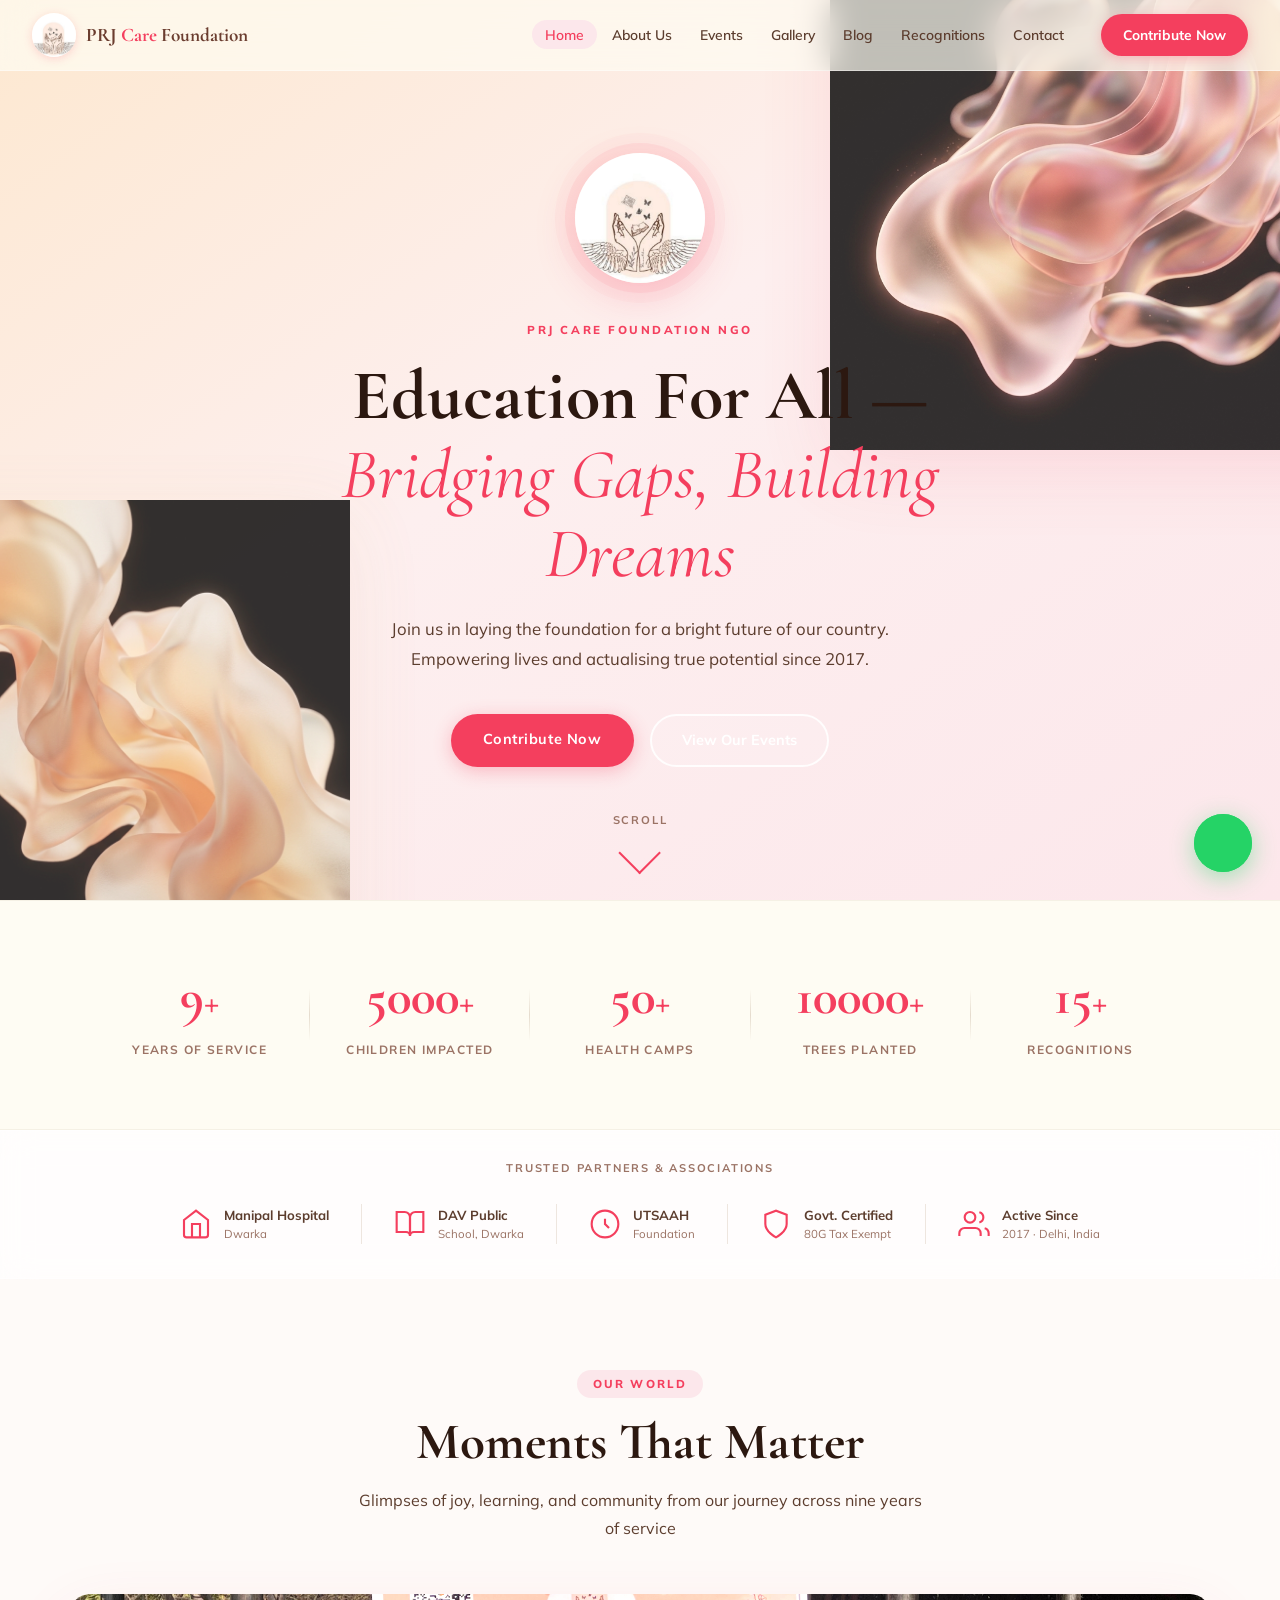
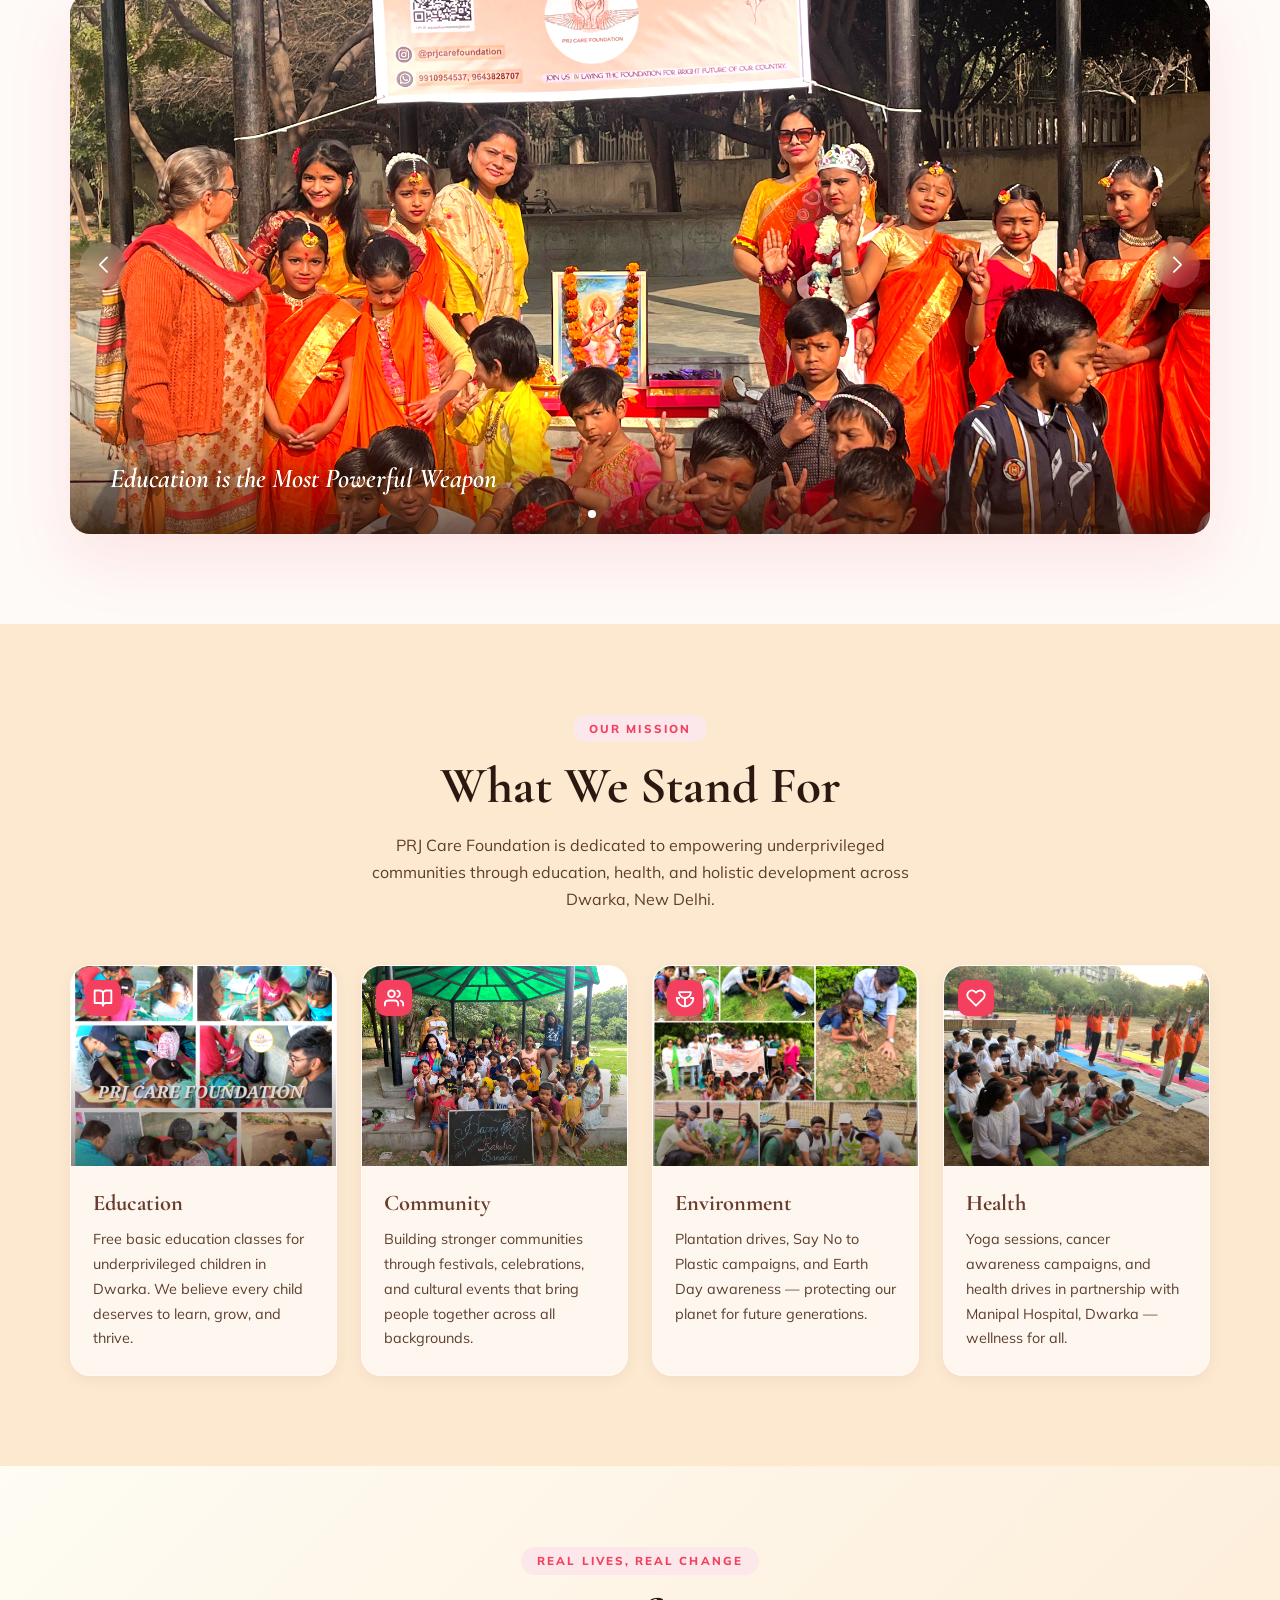
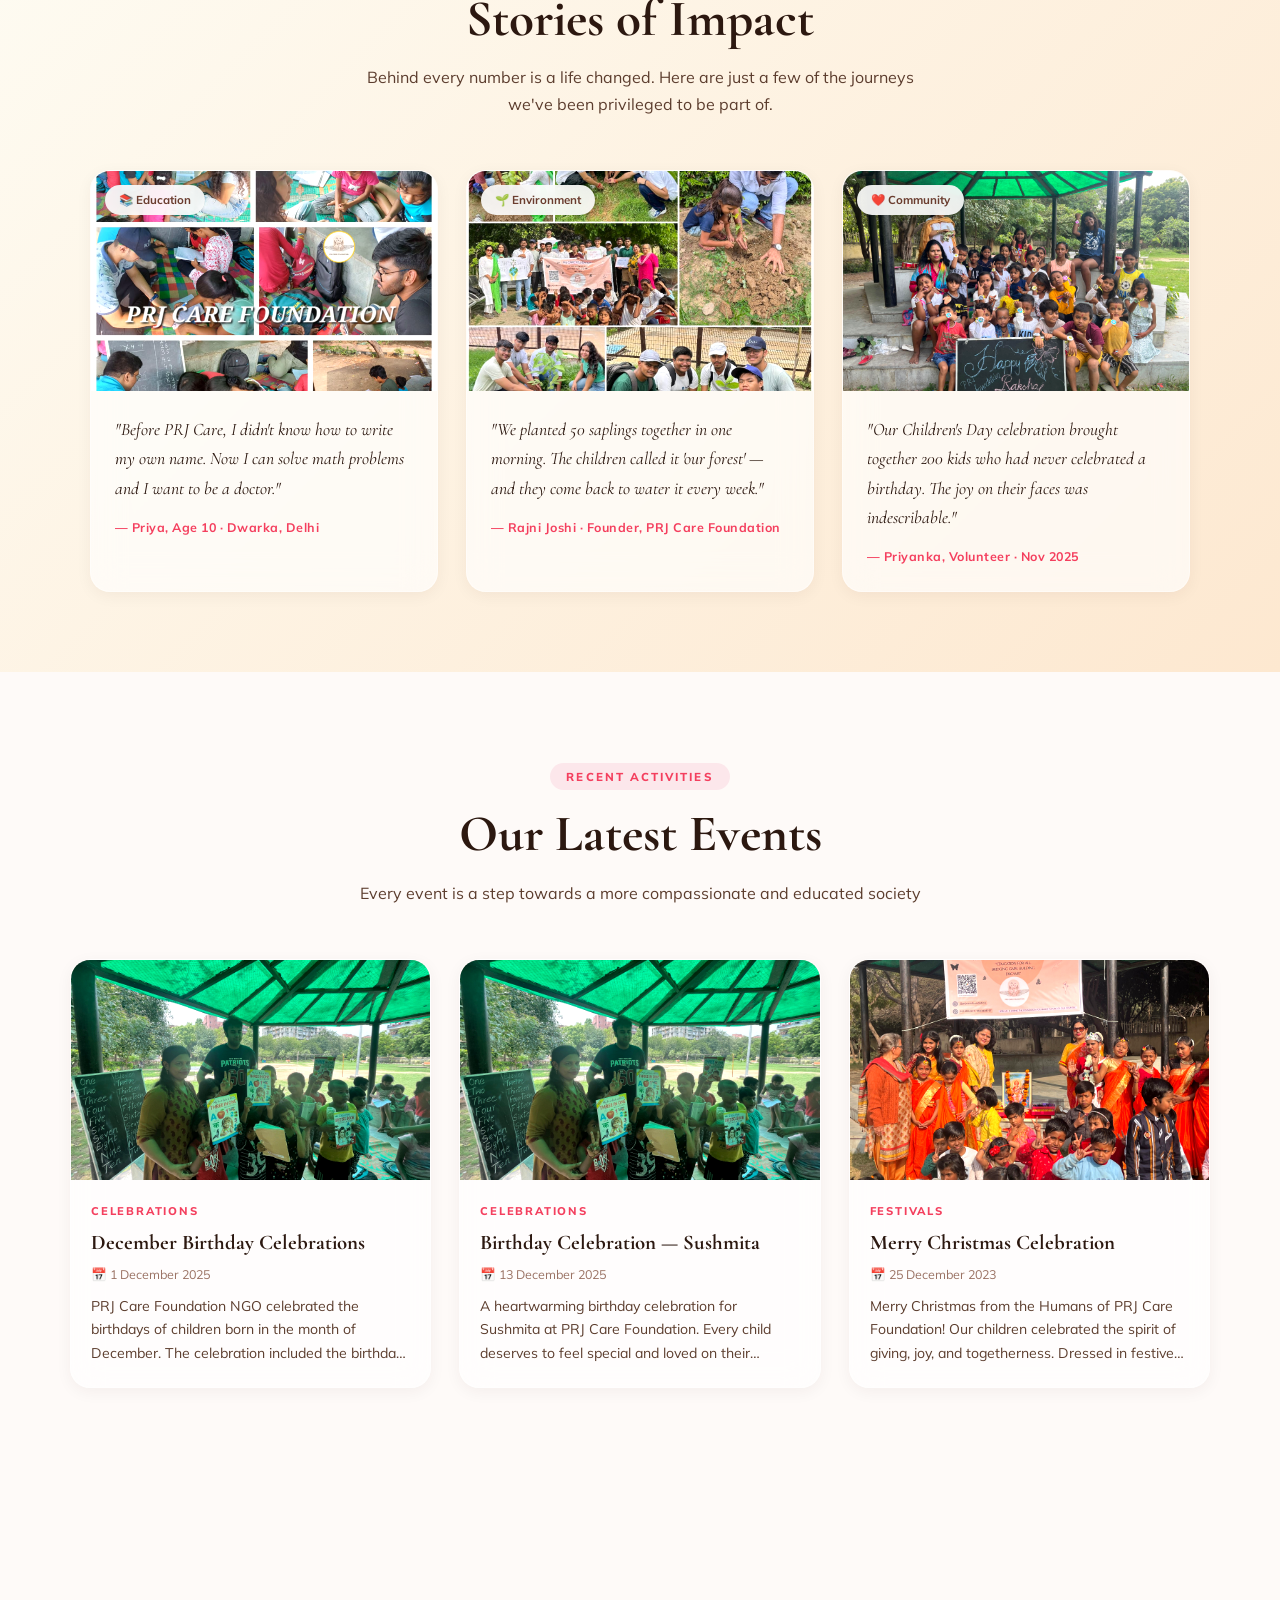
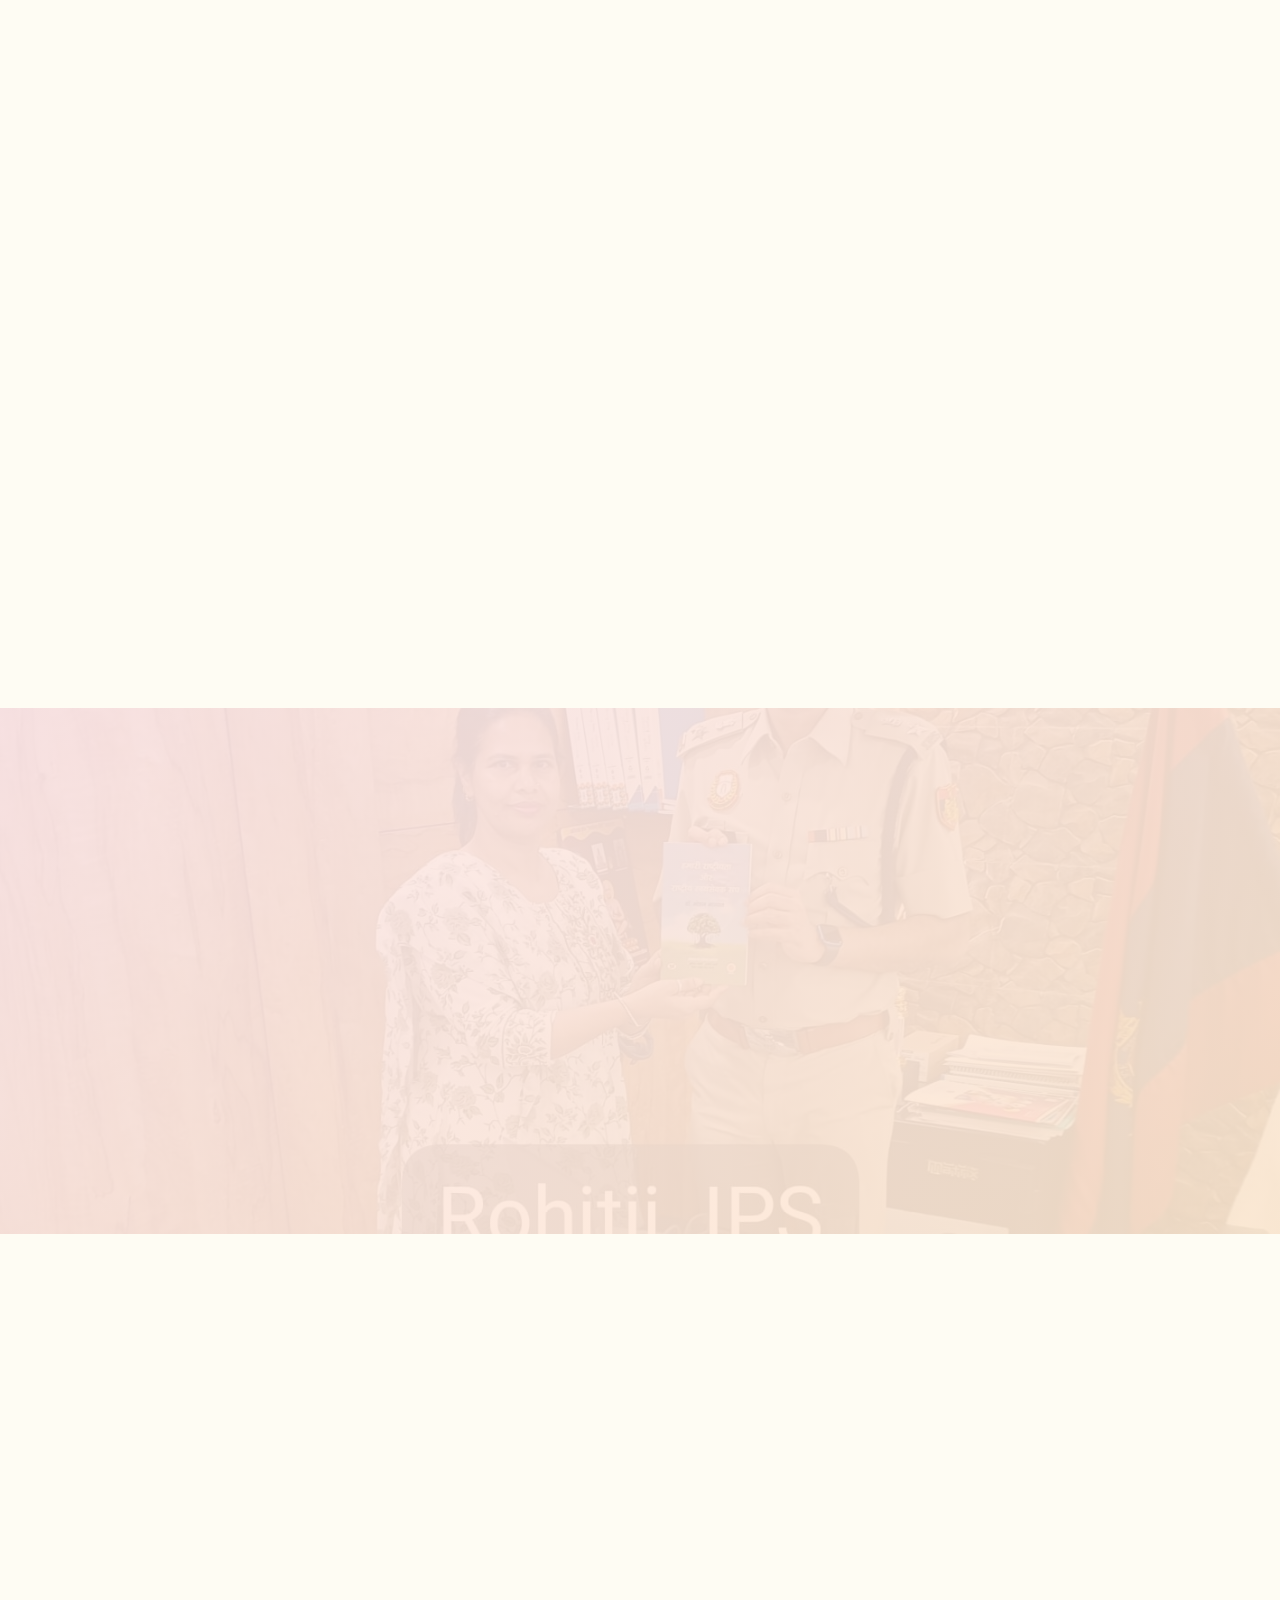
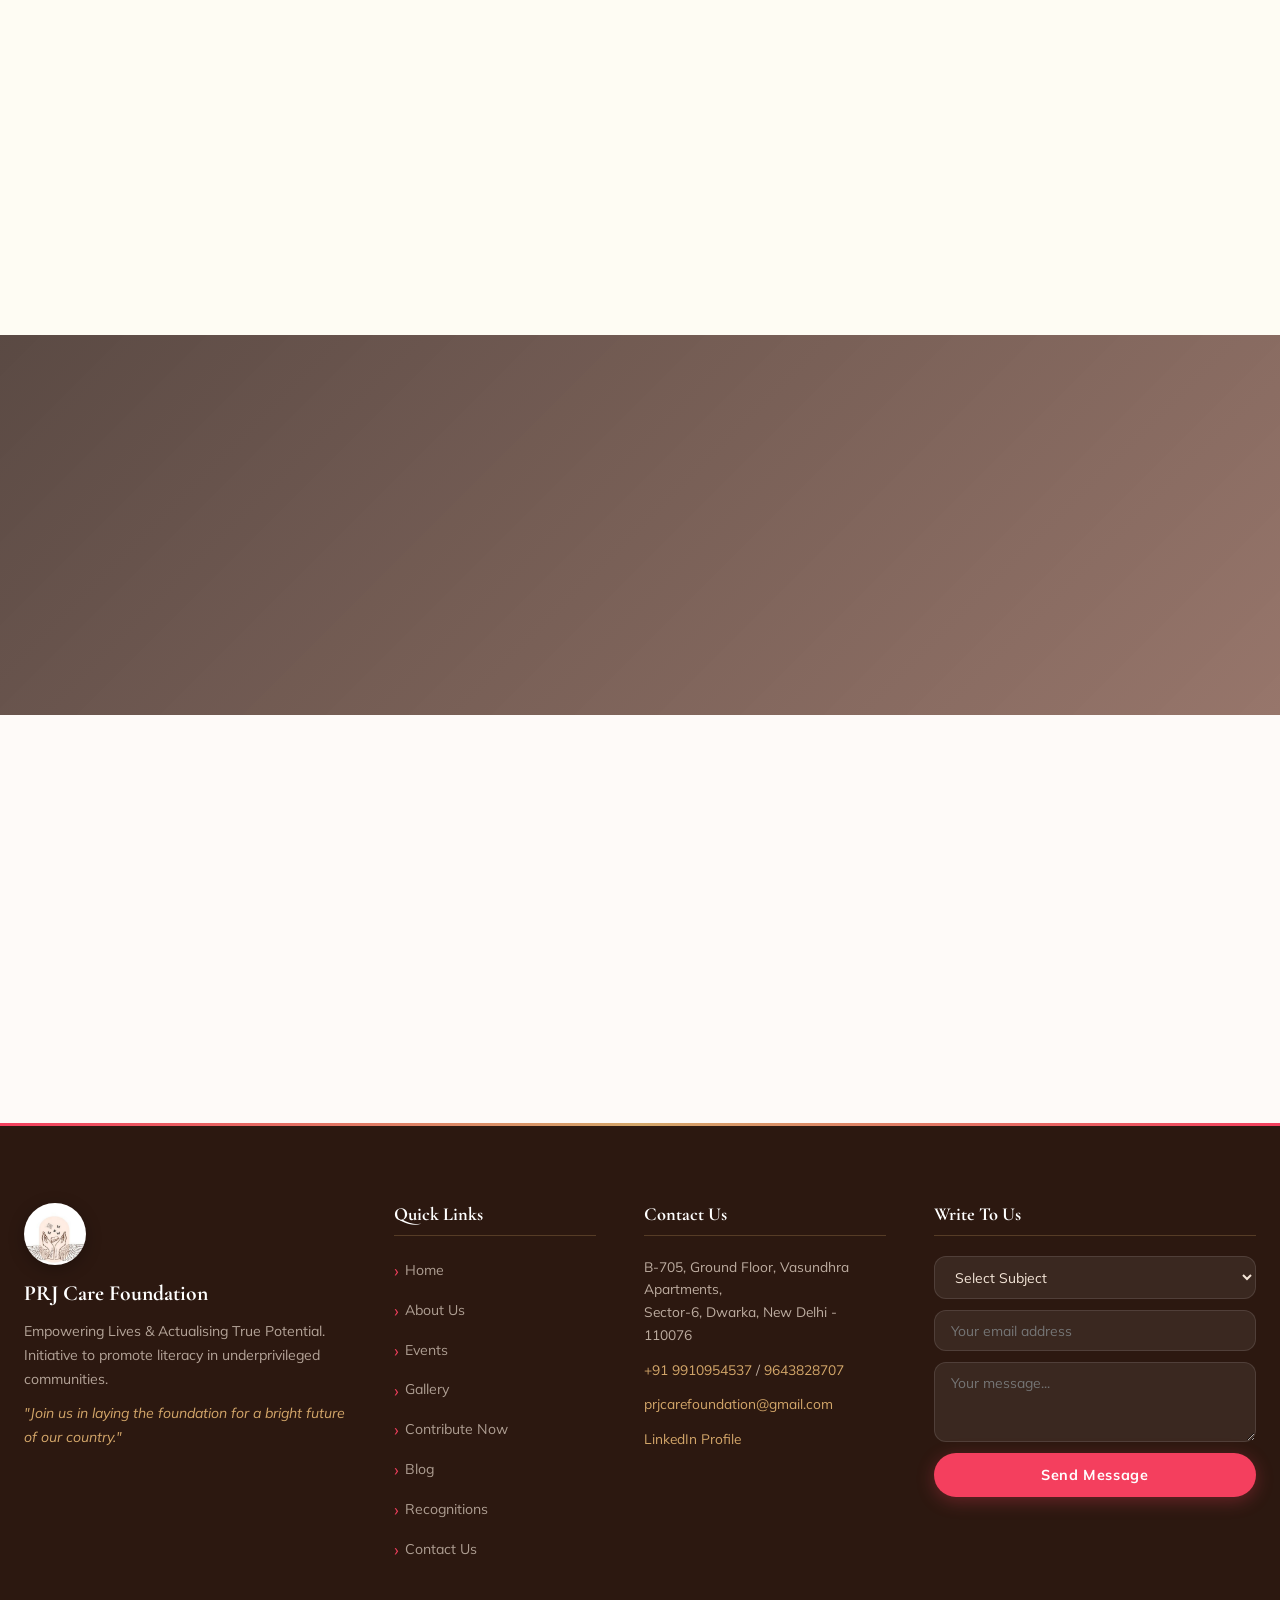
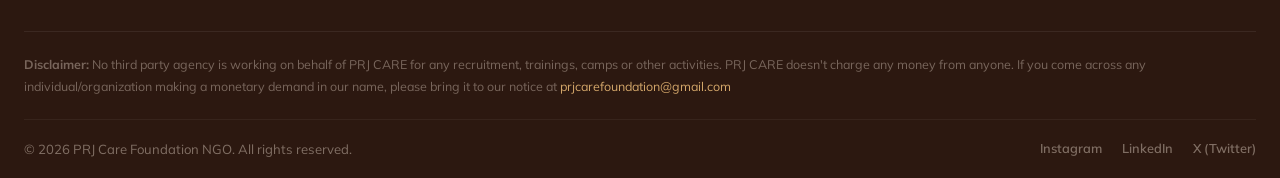
==== index.html @ 0a6e2a7f "🚀 Initial commit: PRJ Care Foundation v2 Website - Premium glassmorphism UI with warm peach/rose the" ====
<!DOCTYPE html>
<html lang="en">
<head>
  <meta charset="UTF-8" />
  <meta name="viewport" content="width=device-width, initial-scale=1.0" />
  <title>PRJ Care Foundation | Education For All</title>
  <link rel="icon" href="images/logo/ngoLogo.jpg" type="image/jpeg" />
  <link rel="preconnect" href="https://fonts.googleapis.com" />
  <link rel="preconnect" href="https://fonts.gstatic.com" crossorigin />
  <link href="https://fonts.googleapis.com/css2?family=Cormorant+Garamond:ital,wght@0,300;0,400;0,600;0,700;1,400;1,600&family=Mulish:wght@300;400;500;600;700&family=Playfair+Display:ital,wght@0,400;0,700;1,400&display=swap" rel="stylesheet" />
  <link href="https://unpkg.com/aos@2.3.1/dist/aos.css" rel="stylesheet" />
  <link rel="stylesheet" href="https://cdn.jsdelivr.net/npm/swiper@11/swiper-bundle.min.css" />
  <link rel="stylesheet" href="css/main.css" />
</head>

<body>

<!-- ==================== NAVIGATION ==================== -->
<nav class="navbar" id="navbar">
  <div class="nav-container">
    <a href="index.html" class="nav-logo">
      <img src="images/logo/ngoLogo.jpg" alt="PRJ Care Foundation" />
      <span class="nav-logo-text">PRJ <span>Care</span> Foundation</span>
    </a>
    <ul class="nav-links" id="navLinks">
      <li><a href="index.html" class="active">Home</a></li>
      <li><a href="about.html">About Us</a></li>
      <li><a href="events.html">Events</a></li>
      <li><a href="gallery.html">Gallery</a></li>
      <li><a href="blog.html">Blog</a></li>
      <li><a href="recognitions.html">Recognitions</a></li>
      <li><a href="contact.html">Contact</a></li>
    </ul>
    <a href="contribute.html" class="nav-cta">Contribute Now</a>
    <button class="hamburger" id="hamburger" aria-label="Menu">
      <span></span><span></span><span></span>
    </button>
  </div>
</nav>

<!-- ==================== HERO ==================== -->
<section class="hero" id="hero">
  <div class="hero-content">
    <div class="hero-logo-wrap">
      <img src="images/logo/ngoLogo.jpg" alt="PRJ Care Foundation Logo" class="hero-logo" />
    </div>
    <p class="hero-eyebrow" data-aos="fade-up" data-aos-delay="50">PRJ Care Foundation NGO</p>
    <h1 class="hero-title" data-aos="fade-up" data-aos-delay="150">
      Education For All —<br/>
      <em>Bridging Gaps, Building Dreams</em>
    </h1>
    <p class="hero-tagline" data-aos="fade-up" data-aos-delay="250">
      Join us in laying the foundation for a bright future of our country.<br/>
      Empowering lives and actualising true potential since 2017.
    </p>
    <div class="hero-btns" data-aos="fade-up" data-aos-delay="350">
      <a href="contribute.html" class="btn-primary">Contribute Now</a>
      <a href="events.html" class="btn-outline">View Our Events</a>
    </div>
  </div>
  <div class="hero-scroll-indicator">
    <span>Scroll</span>
    <div class="scroll-arrow"></div>
  </div>
</section>

<!-- ==================== STATS BAR ==================== -->
<section class="stats-bar">
  <div class="stats-container">
    <div class="stat-item" data-aos="fade-up" data-aos-delay="0">
      <span class="stat-num" data-target="9">0</span><span class="stat-suffix">+</span>
      <p class="stat-label">Years of Service</p>
    </div>
    <div class="stat-divider"></div>
    <div class="stat-item" data-aos="fade-up" data-aos-delay="80">
      <span class="stat-num" data-target="5000">0</span><span class="stat-suffix">+</span>
      <p class="stat-label">Children Impacted</p>
    </div>
    <div class="stat-divider"></div>
    <div class="stat-item" data-aos="fade-up" data-aos-delay="160">
      <span class="stat-num" data-target="50">0</span><span class="stat-suffix">+</span>
      <p class="stat-label">Health Camps</p>
    </div>
    <div class="stat-divider"></div>
    <div class="stat-item" data-aos="fade-up" data-aos-delay="240">
      <span class="stat-num" data-target="10000">0</span><span class="stat-suffix">+</span>
      <p class="stat-label">Trees Planted</p>
    </div>
    <div class="stat-divider"></div>
    <div class="stat-item" data-aos="fade-up" data-aos-delay="320">
      <span class="stat-num" data-target="15">0</span><span class="stat-suffix">+</span>
      <p class="stat-label">Recognitions</p>
    </div>
  </div>
</section>

<!-- ==================== TRUST / PARTNERS BANNER ==================== -->
<section class="trust-banner" data-aos="fade-up">
  <div class="trust-inner">
    <p class="trust-label">Trusted Partners &amp; Associations</p>
    <div class="trust-logos">
      <div class="trust-logo-item">
        <svg width="32" height="32" viewBox="0 0 24 24" fill="none" stroke="currentColor" stroke-width="1.6"><path d="M3 9l9-7 9 7v11a2 2 0 0 1-2 2H5a2 2 0 0 1-2-2z"/><polyline points="9 22 9 12 15 12 15 22"/></svg>
        <span>Manipal Hospital<br/><small>Dwarka</small></span>
      </div>
      <div class="trust-divider"></div>
      <div class="trust-logo-item">
        <svg width="32" height="32" viewBox="0 0 24 24" fill="none" stroke="currentColor" stroke-width="1.6"><path d="M2 3h6a4 4 0 0 1 4 4v14a3 3 0 0 0-3-3H2z"/><path d="M22 3h-6a4 4 0 0 0-4 4v14a3 3 0 0 1 3-3h7z"/></svg>
        <span>DAV Public<br/><small>School, Dwarka</small></span>
      </div>
      <div class="trust-divider"></div>
      <div class="trust-logo-item">
        <svg width="32" height="32" viewBox="0 0 24 24" fill="none" stroke="currentColor" stroke-width="1.6"><circle cx="12" cy="12" r="10"/><path d="M12 8v4l3 3"/></svg>
        <span>UTSAAH<br/><small>Foundation</small></span>
      </div>
      <div class="trust-divider"></div>
      <div class="trust-logo-item">
        <svg width="32" height="32" viewBox="0 0 24 24" fill="none" stroke="currentColor" stroke-width="1.6"><path d="M12 22s8-4 8-10V5l-8-3-8 3v7c0 6 8 10 8 10z"/></svg>
        <span>Govt. Certified<br/><small>80G Tax Exempt</small></span>
      </div>
      <div class="trust-divider"></div>
      <div class="trust-logo-item">
        <svg width="32" height="32" viewBox="0 0 24 24" fill="none" stroke="currentColor" stroke-width="1.6"><path d="M17 21v-2a4 4 0 0 0-4-4H5a4 4 0 0 0-4 4v2"/><circle cx="9" cy="7" r="4"/><path d="M23 21v-2a4 4 0 0 0-3-3.87"/><path d="M16 3.13a4 4 0 0 1 0 7.75"/></svg>
        <span>Active Since<br/><small>2017 · Delhi, India</small></span>
      </div>
    </div>
  </div>
</section>

<!-- ==================== CAROUSEL ==================== -->
<section class="carousel-section">
  <div class="section-header" data-aos="fade-up">
    <span class="section-tag">Our World</span>
    <h2 class="section-title">Moments That Matter</h2>
    <p class="section-sub">Glimpses of joy, learning, and community from our journey across nine years of service</p>
  </div>
  <div class="swiper mainSwiper" data-aos="fade-up" data-aos-delay="120">
    <div class="swiper-wrapper">
      <div class="swiper-slide">
        <div class="slide-img" style="background-image:url('images/slides/hero_main_enhanced.png')">
          <div class="slide-overlay"><p>Empowering Young Minds Every Day</p></div>
        </div>
      </div>
      <div class="swiper-slide">
        <div class="slide-img" style="background-image:url('images/slides/a2.jpg')">
          <div class="slide-overlay"><p>Education is the Most Powerful Weapon</p></div>
        </div>
      </div>
      <div class="swiper-slide">
        <div class="slide-img" style="background-image:url('images/slides/a3.jpg')">
          <div class="slide-overlay"><p>Every Child Deserves a Bright Future</p></div>
        </div>
      </div>
      <div class="swiper-slide">
        <div class="slide-img" style="background-image:url('images/slides/a4.jpg')">
          <div class="slide-overlay"><p>Building Communities, One Dream at a Time</p></div>
        </div>
      </div>
      <div class="swiper-slide">
        <div class="slide-img" style="background-image:url('images/slides/a5.jpg')">
          <div class="slide-overlay"><p>Compassion in Action — Every Single Day</p></div>
        </div>
      </div>
      <div class="swiper-slide">
        <div class="slide-img" style="background-image:url('images/slides/a6.jpg')">
          <div class="slide-overlay"><p>Together We Rise, Together We Shine</p></div>
        </div>
      </div>
      <div class="swiper-slide">
        <div class="slide-img" style="background-image:url('images/slides/a7.jpg')">
          <div class="slide-overlay"><p>Be the Change You Wish to See</p></div>
        </div>
      </div>
      <div class="swiper-slide">
        <div class="slide-img" style="background-image:url('images/slides/a18.jpg')">
          <div class="slide-overlay"><p>Kindness Costs Nothing But Means Everything</p></div>
        </div>
      </div>
      <div class="swiper-slide">
        <div class="slide-img" style="background-image:url('images/slides/yoga1.jpg')">
          <div class="slide-overlay"><p>Health is the Foundation of Every Dream</p></div>
        </div>
      </div>
    </div>
    <div class="swiper-pagination"></div>
    <div class="swiper-button-next"></div>
    <div class="swiper-button-prev"></div>
  </div>
</section>

<!-- ==================== MISSION PILLARS ==================== -->
<section class="mission-section">
  <div class="section-header" data-aos="fade-up">
    <span class="section-tag">Our Mission</span>
    <h2 class="section-title">What We Stand For</h2>
    <p class="section-sub">PRJ Care Foundation is dedicated to empowering underprivileged communities through education, health, and holistic development across Dwarka, New Delhi.</p>
  </div>
  <div class="pillars-grid">

    <div class="pillar-card" data-aos="fade-up" data-aos-delay="0">
      <div class="pillar-photo">
        <img src="images/grid/educationgrid.jpg" alt="Education" loading="lazy" />
        <div class="pillar-photo-overlay"></div>
        <div class="pillar-icon-badge">
          <svg width="20" height="20" viewBox="0 0 24 24" fill="none" stroke="currentColor" stroke-width="2.2" stroke-linecap="round" stroke-linejoin="round">
            <path d="M2 3h6a4 4 0 0 1 4 4v14a3 3 0 0 0-3-3H2z"/><path d="M22 3h-6a4 4 0 0 0-4 4v14a3 3 0 0 1 3-3h7z"/>
          </svg>
        </div>
      </div>
      <div class="pillar-body">
        <h3>Education</h3>
        <p>Free basic education classes for underprivileged children in Dwarka. We believe every child deserves to learn, grow, and thrive.</p>
      </div>
    </div>

    <div class="pillar-card" data-aos="fade-up" data-aos-delay="100">
      <div class="pillar-photo">
        <img src="images/slides/a5.jpg" alt="Community" loading="lazy" />
        <div class="pillar-photo-overlay"></div>
        <div class="pillar-icon-badge">
          <svg width="20" height="20" viewBox="0 0 24 24" fill="none" stroke="currentColor" stroke-width="2.2" stroke-linecap="round" stroke-linejoin="round">
            <path d="M17 21v-2a4 4 0 0 0-4-4H5a4 4 0 0 0-4 4v2"/><circle cx="9" cy="7" r="4"/><path d="M23 21v-2a4 4 0 0 0-3-3.87"/><path d="M16 3.13a4 4 0 0 1 0 7.75"/>
          </svg>
        </div>
      </div>
      <div class="pillar-body">
        <h3>Community</h3>
        <p>Building stronger communities through festivals, celebrations, and cultural events that bring people together across all backgrounds.</p>
      </div>
    </div>

    <div class="pillar-card" data-aos="fade-up" data-aos-delay="200">
      <div class="pillar-photo">
        <img src="images/grid/plantationgrid.jpg" alt="Environment" loading="lazy" />
        <div class="pillar-photo-overlay"></div>
        <div class="pillar-icon-badge">
          <svg width="20" height="20" viewBox="0 0 24 24" fill="none" stroke="currentColor" stroke-width="2.2" stroke-linecap="round" stroke-linejoin="round">
            <path d="M12 22V12"/><path d="M5 12H2a10 10 0 0 0 20 0h-3"/><path d="M12 12a7 7 0 0 0 7-7H5a7 7 0 0 0 7 7z"/>
          </svg>
        </div>
      </div>
      <div class="pillar-body">
        <h3>Environment</h3>
        <p>Plantation drives, Say No to Plastic campaigns, and Earth Day awareness — protecting our planet for future generations.</p>
      </div>
    </div>

    <div class="pillar-card" data-aos="fade-up" data-aos-delay="300">
      <div class="pillar-photo">
        <img src="images/grid/yoga daygrid.jpg" alt="Health" loading="lazy" />
        <div class="pillar-photo-overlay"></div>
        <div class="pillar-icon-badge">
          <svg width="20" height="20" viewBox="0 0 24 24" fill="none" stroke="currentColor" stroke-width="2.2" stroke-linecap="round" stroke-linejoin="round">
            <path d="M20.84 4.61a5.5 5.5 0 0 0-7.78 0L12 5.67l-1.06-1.06a5.5 5.5 0 0 0-7.78 7.78l1.06 1.06L12 21.23l7.78-7.78 1.06-1.06a5.5 5.5 0 0 0 0-7.78z"/>
          </svg>
        </div>
      </div>
      <div class="pillar-body">
        <h3>Health</h3>
        <p>Yoga sessions, cancer awareness campaigns, and health drives in partnership with Manipal Hospital, Dwarka — wellness for all.</p>
      </div>
    </div>

  </div>
</section>

<!-- ==================== IMPACT STORIES ==================== -->
<section class="impact-stories-section">
  <div class="section-header" data-aos="fade-up">
    <span class="section-tag">Real Lives, Real Change</span>
    <h2 class="section-title">Stories of Impact</h2>
    <p class="section-sub">Behind every number is a life changed. Here are just a few of the journeys we've been privileged to be part of.</p>
  </div>
  <div class="impact-stories-grid">
    <div class="impact-story-card" data-aos="fade-up" data-aos-delay="0">
      <div class="impact-story-img">
        <img src="images/grid/educationgrid.jpg" alt="Education Story" loading="lazy" />
        <div class="impact-story-tag">📚 Education</div>
      </div>
      <div class="impact-story-body">
        <p class="impact-story-quote">"Before PRJ Care, I didn't know how to write my own name. Now I can solve math problems and I want to be a doctor."</p>
        <p class="impact-story-name">— Priya, Age 10 · Dwarka, Delhi</p>
      </div>
    </div>
    <div class="impact-story-card" data-aos="fade-up" data-aos-delay="120">
      <div class="impact-story-img">
        <img src="images/grid/plantationgrid.jpg" alt="Environment Story" loading="lazy" />
        <div class="impact-story-tag">🌱 Environment</div>
      </div>
      <div class="impact-story-body">
        <p class="impact-story-quote">"We planted 50 saplings together in one morning. The children called it 'our forest' — and they come back to water it every week."</p>
        <p class="impact-story-name">— Rajni Joshi · Founder, PRJ Care Foundation</p>
      </div>
    </div>
    <div class="impact-story-card" data-aos="fade-up" data-aos-delay="240">
      <div class="impact-story-img">
        <img src="images/slides/a5.jpg" alt="Community Story" loading="lazy" />
        <div class="impact-story-tag">❤️ Community</div>
      </div>
      <div class="impact-story-body">
        <p class="impact-story-quote">"Our Children's Day celebration brought together 200 kids who had never celebrated a birthday. The joy on their faces was indescribable."</p>
        <p class="impact-story-name">— Priyanka, Volunteer · Nov 2025</p>
      </div>
    </div>
  </div>
</section>

<!-- ==================== EVENTS PREVIEW ==================== -->
<section class="events-section">
  <div class="section-header" data-aos="fade-up">
    <span class="section-tag">Recent Activities</span>
    <h2 class="section-title">Our Latest Events</h2>
    <p class="section-sub">Every event is a step towards a more compassionate and educated society</p>
  </div>
  <div class="events-grid" id="eventsGrid"></div>
  <div class="events-cta" data-aos="fade-up">
    <a href="events.html" class="btn-outline-dark">View All 20 Events</a>
  </div>
</section>

<!-- ==================== INITIATIVES GRID ==================== -->
<section class="initiatives-section">
  <div class="section-header" data-aos="fade-up">
    <span class="section-tag">Our Work</span>
    <h2 class="section-title">Our Initiatives</h2>
  </div>
  <div class="initiatives-grid">
    <div class="initiative-item" data-aos="zoom-in" data-aos-delay="0">
      <img src="images/grid/educationaltripgrid.jpg" alt="Educational Trip" loading="lazy" />
      <div class="initiative-overlay"><span>Educational Trips</span></div>
    </div>
    <div class="initiative-item" data-aos="zoom-in" data-aos-delay="60">
      <img src="images/grid/plantationgrid.jpg" alt="Plantation" loading="lazy" />
      <div class="initiative-overlay"><span>Plantation Drive</span></div>
    </div>
    <div class="initiative-item" data-aos="zoom-in" data-aos-delay="120">
      <img src="images/grid/votinggrid.jpg" alt="Voting Awareness" loading="lazy" />
      <div class="initiative-overlay"><span>Voting Awareness</span></div>
    </div>
    <div class="initiative-item" data-aos="zoom-in" data-aos-delay="180">
      <img src="images/grid/independence daygrid.jpg" alt="Independence Day" loading="lazy" />
      <div class="initiative-overlay"><span>Independence Day</span></div>
    </div>
    <div class="initiative-item" data-aos="zoom-in" data-aos-delay="240">
      <img src="images/grid/yoga daygrid.jpg" alt="Yoga Day" loading="lazy" />
      <div class="initiative-overlay"><span>Yoga Day</span></div>
    </div>
    <div class="initiative-item" data-aos="zoom-in" data-aos-delay="300">
      <img src="images/grid/schladmgrid.jpg" alt="Cultural Events" loading="lazy" />
      <div class="initiative-overlay"><span>Cultural Events</span></div>
    </div>
    <div class="initiative-item" data-aos="zoom-in" data-aos-delay="360">
      <img src="images/grid/educationgrid.jpg" alt="Education" loading="lazy" />
      <div class="initiative-overlay"><span>Free Education</span></div>
    </div>
    <div class="initiative-item" data-aos="zoom-in" data-aos-delay="420">
      <img src="images/grid/republic daygrid.jpg" alt="Republic Day" loading="lazy" />
      <div class="initiative-overlay"><span>Republic Day</span></div>
    </div>
  </div>
</section>

<!-- ==================== DONATION TIERS ==================== -->
<section class="donation-tiers-section">
  <div class="section-header" data-aos="fade-up">
    <span class="section-tag">Make a Difference</span>
    <h2 class="section-title">Choose How You Give</h2>
    <p class="section-sub">Every rupee goes directly to those who need it most. See exactly what your generosity creates.</p>
  </div>
  <div class="donation-tiers-grid">
    <div class="donation-tier-card" data-aos="fade-up" data-aos-delay="0">
      <div class="tier-icon">
        <svg width="36" height="36" viewBox="0 0 24 24" fill="none" stroke="currentColor" stroke-width="1.8"><path d="M18 8h1a4 4 0 0 1 0 8h-1"/><path d="M2 8h16v9a4 4 0 0 1-4 4H6a4 4 0 0 1-4-4V8z"/><line x1="6" y1="1" x2="6" y2="4"/><line x1="10" y1="1" x2="10" y2="4"/><line x1="14" y1="1" x2="14" y2="4"/></svg>
      </div>
      <div class="tier-amount">₹500</div>
      <div class="tier-title">Feed a Child</div>
      <p class="tier-desc">Provide nutritious snacks and meals to an underprivileged child for an entire week during our community programs.</p>
      <ul class="tier-perks">
        <li>✓ Weekly nutrition support</li>
        <li>✓ Impact certificate</li>
        <li>✓ Photo update on Instagram</li>
      </ul>
      <a href="#" class="tier-btn" onclick="openUpiModal(500,'Feed a Child – Weekly nutrition support'); return false;">Donate ₹500</a>
    </div>
    <div class="donation-tier-card tier-featured" data-aos="fade-up" data-aos-delay="120">
      <div class="tier-badge">Most Impactful</div>
      <div class="tier-icon">
        <svg width="36" height="36" viewBox="0 0 24 24" fill="none" stroke="currentColor" stroke-width="1.8"><path d="M2 3h6a4 4 0 0 1 4 4v14a3 3 0 0 0-3-3H2z"/><path d="M22 3h-6a4 4 0 0 0-4 4v14a3 3 0 0 1 3-3h7z"/></svg>
      </div>
      <div class="tier-amount">₹2,000</div>
      <div class="tier-title">Sponsor Education</div>
      <p class="tier-desc">Fund a full month of free education classes — notebooks, stationery, and learning resources for one child in Dwarka.</p>
      <ul class="tier-perks">
        <li>✓ Monthly class sponsorship</li>
        <li>✓ Named donor recognition</li>
        <li>✓ Progress update letter</li>
      </ul>
      <a href="#" class="tier-btn tier-btn-featured" onclick="openUpiModal(2000,'Sponsor Education – Monthly class'); return false;">Donate ₹2,000</a>
    </div>
    <div class="donation-tier-card" data-aos="fade-up" data-aos-delay="240">
      <div class="tier-icon">
        <svg width="36" height="36" viewBox="0 0 24 24" fill="none" stroke="currentColor" stroke-width="1.8"><path d="M12 22V12"/><path d="M5 12H2a10 10 0 0 0 20 0h-3"/><path d="M12 12a7 7 0 0 0 7-7H5a7 7 0 0 0 7 7z"/></svg>
      </div>
      <div class="tier-amount">₹5,000</div>
      <div class="tier-title">Plant &amp; Protect</div>
      <p class="tier-desc">Organize a full plantation drive in Delhi — sponsor 50 saplings, volunteers, and materials for a community green initiative.</p>
      <ul class="tier-perks">
        <li>✓ 50 saplings planted</li>
        <li>✓ Event co-branding</li>
        <li>✓ LinkedIn &amp; Instagram shoutout</li>
      </ul>
      <a href="#" class="tier-btn" onclick="openUpiModal(5000,'Plant & Protect – Plantation Drive'); return false;">Donate ₹5,000</a>
    </div>
  </div>
  <p class="donation-note" data-aos="fade-up">All donations are eligible for 80G tax exemption · <a href="mailto:prjcarefoundation@gmail.com">prjcarefoundation@gmail.com</a></p>
</section>

<!-- ==================== CONTRIBUTE CTA ==================== -->
<section class="contribute-cta">
  <div class="contribute-cta-bg"></div>
  <div class="contribute-cta-overlay"></div>
  <div class="contribute-content" data-aos="fade-up">
    <h2>"Be the reason someone believes in goodness today."</h2>
    <p class="attr">— PRJ Care Foundation</p>
    <p class="contribute-desc">Your contribution — big or small — changes lives. Help us fund education, celebrations, health campaigns, and more for underprivileged children in Dwarka, New Delhi.</p>
    <div class="contribute-btns">
      <a href="contribute.html" class="btn-primary">Contribute Now</a>
      <a href="https://wa.me/919910954537?text=Hello%20PRJ%20Care%20Foundation!%20I%20would%20like%20to%20contribute." target="_blank" class="btn-whatsapp">
        <svg viewBox="0 0 24 24" fill="currentColor" width="18" height="18"><path d="M17.472 14.382c-.297-.149-1.758-.867-2.03-.967-.273-.099-.471-.148-.67.15-.197.297-.767.966-.94 1.164-.173.199-.347.223-.644.075-.297-.15-1.255-.463-2.39-1.475-.883-.788-1.48-1.761-1.653-2.059-.173-.297-.018-.458.13-.606.134-.133.298-.347.446-.52.149-.174.198-.298.298-.497.099-.198.05-.371-.025-.52-.075-.149-.669-1.612-.916-2.207-.242-.579-.487-.5-.669-.51-.173-.008-.371-.01-.57-.01-.198 0-.52.074-.792.372-.272.297-1.04 1.016-1.04 2.479 0 1.462 1.065 2.875 1.213 3.074.149.198 2.096 3.2 5.077 4.487.709.306 1.262.489 1.694.625.712.227 1.36.195 1.871.118.571-.085 1.758-.719 2.006-1.413.248-.694.248-1.289.173-1.413-.074-.124-.272-.198-.57-.347m-5.421 7.403h-.004a9.87 9.87 0 01-5.031-1.378l-.361-.214-3.741.982.998-3.648-.235-.374a9.86 9.86 0 01-1.51-5.26c.001-5.45 4.436-9.884 9.888-9.884 2.64 0 5.122 1.03 6.988 2.898a9.825 9.825 0 012.893 6.994c-.003 5.45-4.437 9.884-9.885 9.884m8.413-18.297A11.815 11.815 0 0012.05 0C5.495 0 .16 5.335.157 11.892c0 2.096.547 4.142 1.588 5.945L.057 24l6.305-1.654a11.882 11.882 0 005.683 1.448h.005c6.554 0 11.89-5.335 11.893-11.893a11.821 11.821 0 00-3.48-8.413z"/></svg>
        WhatsApp Us
      </a>
    </div>
  </div>
</section>

<!-- ==================== RECOGNITIONS ==================== -->
<section class="recognition-strip">
  <div class="section-header" data-aos="fade-up">
    <span class="section-tag">Honours</span>
    <h2 class="section-title">Awards & Recognitions</h2>
    <p class="section-sub">Over 9 years, PRJ Care Foundation has received numerous awards for outstanding contributions to education, community service, and social welfare.</p>
  </div>
  <div class="recognition-content" data-aos="fade-up" data-aos-delay="100">
    <div class="recognition-text">
      <blockquote>
        "Over the span of almost 9 years, PRJ Care Foundation has received numerous awards and recognition for its outstanding contributions to education, community service, and social welfare."
      </blockquote>
      <a href="recognitions.html" class="btn-outline-dark">View All Recognitions</a>
    </div>
    <div class="recognition-award-icons">
      <div class="award-badge" data-aos="zoom-in" data-aos-delay="0">
        <svg viewBox="0 0 24 24" fill="none" stroke="currentColor" stroke-width="1.8" stroke-linecap="round" stroke-linejoin="round">
          <circle cx="12" cy="8" r="6"/><path d="M15.477 12.89L17 22l-5-3-5 3 1.523-9.11"/>
        </svg>
        <p>Best NGO Award</p>
      </div>
      <div class="award-badge" data-aos="zoom-in" data-aos-delay="100">
        <svg viewBox="0 0 24 24" fill="none" stroke="currentColor" stroke-width="1.8" stroke-linecap="round" stroke-linejoin="round">
          <path d="M12 2l3.09 6.26L22 9.27l-5 4.87 1.18 6.88L12 17.77l-6.18 3.25L7 14.14 2 9.27l6.91-1.01L12 2z"/>
        </svg>
        <p>Community Service</p>
      </div>
      <div class="award-badge" data-aos="zoom-in" data-aos-delay="200">
        <svg viewBox="0 0 24 24" fill="none" stroke="currentColor" stroke-width="1.8" stroke-linecap="round" stroke-linejoin="round">
          <path d="M2 3h6a4 4 0 0 1 4 4v14a3 3 0 0 0-3-3H2z"/><path d="M22 3h-6a4 4 0 0 0-4 4v14a3 3 0 0 1 3-3h7z"/>
        </svg>
        <p>Education Hero</p>
      </div>
      <div class="award-badge" data-aos="zoom-in" data-aos-delay="300">
        <svg viewBox="0 0 24 24" fill="none" stroke="currentColor" stroke-width="1.8" stroke-linecap="round" stroke-linejoin="round">
          <path d="M20.84 4.61a5.5 5.5 0 0 0-7.78 0L12 5.67l-1.06-1.06a5.5 5.5 0 0 0-7.78 7.78l1.06 1.06L12 21.23l7.78-7.78 1.06-1.06a5.5 5.5 0 0 0 0-7.78z"/>
        </svg>
        <p>Social Impact</p>
      </div>
    </div>
  </div>
</section>

<!-- ==================== PARALLAX QUOTE ==================== -->
<section class="parallax-quote">
  <div class="pq-overlay"></div>
  <div class="pq-content" data-aos="fade-up">
    <h2>VALUING VALUES</h2>
    <p>Changing the Lens and Languages</p>
    <a href="news.html" class="btn-white">Read Our News Snippets</a>
  </div>
</section>

<!-- ==================== SOCIAL LINKS ==================== -->
<section class="social-section">
  <div class="section-header" data-aos="fade-up">
    <span class="section-tag">Follow Our Journey</span>
    <h2 class="section-title">Stay Connected</h2>
  </div>
  <div class="social-links" data-aos="fade-up" data-aos-delay="80">
    <a href="https://www.instagram.com/prjcarefoundation/" target="_blank" class="social-card instagram">
      <svg viewBox="0 0 24 24" fill="currentColor" width="30" height="30"><path d="M12 2.163c3.204 0 3.584.012 4.85.07 3.252.148 4.771 1.691 4.919 4.919.058 1.265.069 1.645.069 4.849 0 3.205-.012 3.584-.069 4.849-.149 3.225-1.664 4.771-4.919 4.919-1.266.058-1.644.07-4.85.07-3.204 0-3.584-.012-4.849-.07-3.26-.149-4.771-1.699-4.919-4.92-.058-1.265-.07-1.644-.07-4.849 0-3.204.013-3.583.07-4.849.149-3.227 1.664-4.771 4.919-4.919 1.266-.057 1.645-.069 4.849-.069zM12 0C8.741 0 8.333.014 7.053.072 2.695.272.273 2.69.073 7.052.014 8.333 0 8.741 0 12c0 3.259.014 3.668.072 4.948.2 4.358 2.618 6.78 6.98 6.98C8.333 23.986 8.741 24 12 24c3.259 0 3.668-.014 4.948-.072 4.354-.2 6.782-2.618 6.979-6.98.059-1.28.073-1.689.073-4.948 0-3.259-.014-3.667-.072-4.947-.196-4.354-2.617-6.78-6.979-6.98C15.668.014 15.259 0 12 0zm0 5.838a6.162 6.162 0 100 12.324 6.162 6.162 0 000-12.324zM12 16a4 4 0 110-8 4 4 0 010 8zm6.406-11.845a1.44 1.44 0 100 2.881 1.44 1.44 0 000-2.881z"/></svg>
      <span>@prjcarefoundation</span>
    </a>
    <a href="https://www.linkedin.com/company/prj-care-foundation/" target="_blank" class="social-card linkedin">
      <svg viewBox="0 0 24 24" fill="currentColor" width="30" height="30"><path d="M20.447 20.452h-3.554v-5.569c0-1.328-.027-3.037-1.852-3.037-1.853 0-2.136 1.445-2.136 2.939v5.667H9.351V9h3.414v1.561h.046c.477-.9 1.637-1.85 3.37-1.85 3.601 0 4.267 2.37 4.267 5.455v6.286zM5.337 7.433a2.062 2.062 0 01-2.063-2.065 2.064 2.064 0 112.063 2.065zm1.782 13.019H3.555V9h3.564v11.452zM22.225 0H1.771C.792 0 0 .774 0 1.729v20.542C0 23.227.792 24 1.771 24h20.451C23.2 24 24 23.227 24 22.271V1.729C24 .774 23.2 0 22.222 0h.003z"/></svg>
      <span>PRJ Care Foundation</span>
    </a>
    <a href="https://x.com/Prjcare14" target="_blank" class="social-card twitter">
      <svg viewBox="0 0 24 24" fill="currentColor" width="30" height="30"><path d="M18.244 2.25h3.308l-7.227 8.26 8.502 11.24H16.17l-4.714-6.231-5.401 6.231H2.742l7.736-8.849L1.254 2.25H8.08l4.713 5.88 5.45-5.88zm-1.161 17.52h1.833L7.084 4.126H5.117z"/></svg>
      <span>@Prjcare14</span>
    </a>
  </div>
</section>

<!-- ==================== FOOTER ==================== -->
<footer class="footer">
  <div class="footer-container">
    <div class="footer-brand">
      <img src="images/logo/ngoLogo.jpg" alt="PRJ Care Foundation" class="footer-logo" />
      <h3>PRJ Care Foundation</h3>
      <p>Empowering Lives &amp; Actualising True Potential. Initiative to promote literacy in underprivileged communities.</p>
      <p class="footer-tagline"><em>"Join us in laying the foundation for a bright future of our country."</em></p>
    </div>
    <div class="footer-links">
      <h4>Quick Links</h4>
      <ul>
        <li><a href="index.html">Home</a></li>
        <li><a href="about.html">About Us</a></li>
        <li><a href="events.html">Events</a></li>
        <li><a href="gallery.html">Gallery</a></li>
        <li><a href="contribute.html">Contribute Now</a></li>
        <li><a href="blog.html">Blog</a></li>
        <li><a href="recognitions.html">Recognitions</a></li>
        <li><a href="contact.html">Contact Us</a></li>
      </ul>
    </div>
    <div class="footer-contact">
      <h4>Contact Us</h4>
      <p>B-705, Ground Floor, Vasundhra Apartments,<br/> Sector-6, Dwarka, New Delhi - 110076</p>
      <p><a href="tel:9910954537">+91 9910954537</a> / <a href="tel:9643828707">9643828707</a></p>
      <p><a href="mailto:prjcarefoundation@gmail.com">prjcarefoundation@gmail.com</a></p>
      <p><a href="https://www.linkedin.com/company/prj-care-foundation/" target="_blank">LinkedIn Profile</a></p>
    </div>
    <div class="footer-newsletter">
      <h4>Write To Us</h4>
      <form class="footer-form" id="footerForm">
        <select name="subject" class="footer-input">
          <option value="" disabled selected>Select Subject</option>
          <option value="intern">Intern</option>
          <option value="volunteer">Volunteer</option>
          <option value="institution">Institution</option>
          <option value="donate">Donate</option>
          <option value="others">Others</option>
        </select>
        <input type="email" placeholder="Your email address" class="footer-input" required />
        <textarea placeholder="Your message..." class="footer-input footer-textarea" rows="3"></textarea>
        <button type="submit" class="btn-primary">Send Message</button>
      </form>
    </div>
  </div>
  <div class="footer-disclaimer">
    <p><strong>Disclaimer:</strong> No third party agency is working on behalf of PRJ CARE for any recruitment, trainings, camps or other activities. PRJ CARE doesn't charge any money from anyone. If you come across any individual/organization making a monetary demand in our name, please bring it to our notice at <a href="mailto:prjcarefoundation@gmail.com">prjcarefoundation@gmail.com</a></p>
  </div>
  <div class="footer-bottom">
    <p>© 2026 PRJ Care Foundation NGO. All rights reserved.</p>
    <div class="footer-social-mini">
      <a href="https://www.instagram.com/prjcarefoundation/" target="_blank">Instagram</a>
      <a href="https://www.linkedin.com/company/prj-care-foundation/" target="_blank">LinkedIn</a>
      <a href="https://x.com/Prjcare14" target="_blank">X (Twitter)</a>
    </div>
  </div>
</footer>

<!-- ==================== WHATSAPP FAB ==================== -->
<a href="https://wa.me/919910954537?text=Hello%20PRJ%20Care%20Foundation!%20I%20would%20like%20to%20know%20more."
   target="_blank" class="whatsapp-fab" id="whatsappFab" aria-label="Chat on WhatsApp">
  <div class="whatsapp-pulse"></div>
  <svg viewBox="0 0 24 24" fill="white" width="28" height="28">
    <path d="M17.472 14.382c-.297-.149-1.758-.867-2.03-.967-.273-.099-.471-.148-.67.15-.197.297-.767.966-.94 1.164-.173.199-.347.223-.644.075-.297-.15-1.255-.463-2.39-1.475-.883-.788-1.48-1.761-1.653-2.059-.173-.297-.018-.458.13-.606.134-.133.298-.347.446-.52.149-.174.198-.298.298-.497.099-.198.05-.371-.025-.52-.075-.149-.669-1.612-.916-2.207-.242-.579-.487-.5-.669-.51-.173-.008-.371-.01-.57-.01-.198 0-.52.074-.792.372-.272.297-1.04 1.016-1.04 2.479 0 1.462 1.065 2.875 1.213 3.074.149.198 2.096 3.2 5.077 4.487.709.306 1.262.489 1.694.625.712.227 1.36.195 1.871.118.571-.085 1.758-.719 2.006-1.413.248-.694.248-1.289.173-1.413-.074-.124-.272-.198-.57-.347m-5.421 7.403h-.004a9.87 9.87 0 01-5.031-1.378l-.361-.214-3.741.982.998-3.648-.235-.374a9.86 9.86 0 01-1.51-5.26c.001-5.45 4.436-9.884 9.888-9.884 2.64 0 5.122 1.03 6.988 2.898a9.825 9.825 0 012.893 6.994c-.003 5.45-4.437 9.884-9.885 9.884m8.413-18.297A11.815 11.815 0 0012.05 0C5.495 0 .16 5.335.157 11.892c0 2.096.547 4.142 1.588 5.945L.057 24l6.305-1.654a11.882 11.882 0 005.683 1.448h.005c6.554 0 11.89-5.335 11.893-11.893a11.821 11.821 0 00-3.48-8.413z"/>
  </svg>
  <span class="whatsapp-tooltip">Chat with us</span>
</a>

<!-- ==================== UPI PAYMENT MODAL ==================== -->
<div class="upi-modal-overlay" id="upiModal" role="dialog" aria-modal="true" aria-labelledby="upiModalTitle">
  <div class="upi-modal-box">
    <button class="upi-modal-close" onclick="closeUpiModal()" aria-label="Close">
      <svg width="20" height="20" viewBox="0 0 24 24" fill="none" stroke="currentColor" stroke-width="2.5"><line x1="18" y1="6" x2="6" y2="18"/><line x1="6" y1="6" x2="18" y2="18"/></svg>
    </button>
    <div class="upi-modal-header">
      <img src="images/logo/ngoLogo.jpg" alt="PRJ Care Foundation" class="upi-modal-logo" />
      <h2 id="upiModalTitle">Support PRJ Care Foundation</h2>
      <p class="upi-modal-sub" id="upiModalTier">Your donation makes a real difference</p>
    </div>
    <div class="upi-modal-amount" id="upiModalAmount">₹0</div>
    <div class="upi-modal-qr">
      <img id="upiQrImg" src="" alt="UPI QR Code" />
      <p class="upi-modal-scan">Scan with any UPI app</p>
    </div>
    <div class="upi-modal-id-row">
      <div class="upi-modal-id-label">UPI ID</div>
      <div class="upi-modal-id-value" id="upiIdDisplay">prjcarefoundation6@oksbi</div>
      <button class="upi-copy-btn" id="upiCopyBtn" onclick="copyUpiId()" aria-label="Copy UPI ID">
        <svg width="16" height="16" viewBox="0 0 24 24" fill="none" stroke="currentColor" stroke-width="2"><rect x="9" y="9" width="13" height="13" rx="2" ry="2"/><path d="M5 15H4a2 2 0 0 1-2-2V4a2 2 0 0 1 2-2h9a2 2 0 0 1 2 2v1"/></svg>
        Copy
      </button>
    </div>
    <a class="upi-pay-btn" id="upiPayLink" href="#" target="_blank">
      <svg width="20" height="20" viewBox="0 0 24 24" fill="currentColor"><path d="M12 2C6.48 2 2 6.48 2 12s4.48 10 10 10 10-4.48 10-10S17.52 2 12 2zm-1 14H9V8h2v8zm4 0h-2V8h2v8z"/></svg>
      Open UPI App &amp; Pay Now
    </a>
    <div class="upi-modal-apps">
      <span>Works with</span>
      <span class="upi-app-tag">📱 PhonePe</span>
      <span class="upi-app-tag">🟢 GPay</span>
      <span class="upi-app-tag">🔵 Paytm</span>
      <span class="upi-app-tag">🟠 BHIM</span>
    </div>
    <p class="upi-modal-note">80G tax exemption available · <a href="mailto:prjcarefoundation@gmail.com">prjcarefoundation@gmail.com</a></p>
  </div>
</div>

<!-- ==================== SCRIPTS ==================== -->
<script src="https://unpkg.com/aos@2.3.1/dist/aos.js"></script>
<script src="https://cdn.jsdelivr.net/npm/swiper@11/swiper-bundle.min.js"></script>
<script src="js/main.js"></script>
</body>
</html>
---- css/main.css ----
/* ============================================================
   PRJ CARE FOUNDATION — V2 Stylesheet
   Theme: Warm Peach · Elegant Rose · Soft Cream
   ============================================================ */

/* ─── CSS CUSTOM PROPERTIES ─── */
:root {
  --bg:           #fefaf8;
  --cream:        #fefcf3;
  --peach-light:  #fde8d0;
  --peach-mid:    #f4dfd1;
  --rose:         #f43f5e;
  --rose-hover:   #e11d48;
  --rose-light:   #fce7eb;
  --warm-brown:   #cdbba7;
  --deep-brown:   #6b3d2f;
  --tan:          #d4a76a;
  --gold:         #d4a76a;
  --footer-bg:    #2c1810;
  --footer-text:  #f5e6d8;
  --text-dark:    #2c1810;
  --text-mid:     #5c3d2e;
  --text-light:   #9b7365;
  --whatsapp:     #25d366;
  
  /* Upgraded Shadows & Glassmorphism Tokens */
  --shadow-sm:    0 4px 16px rgba(60,20,10,.05);
  --shadow-md:    0 12px 36px rgba(244,63,94,.08);
  --shadow-lg:    0 24px 64px rgba(244,63,94,.12);
  --glass-bg:     rgba(255, 255, 255, 0.65);
  --glass-border: 1px solid rgba(255, 255, 255, 0.4);
  --blur:         blur(16px);
  
  --radius:       20px;
  --radius-sm:    12px;
  --radius-pill:  50px;
  --transition:   0.4s cubic-bezier(0.2, 0.8, 0.2, 1);
}

/* ─── RESET & BASE ─── */
*, *::before, *::after { box-sizing: border-box; margin: 0; padding: 0; }
html { scroll-behavior: smooth; font-size: 16px; }
body {
  font-family: 'Mulish', sans-serif;
  background: var(--bg);
  color: var(--text-dark);
  overflow-x: hidden;
  line-height: 1.7;
}
img { max-width: 100%; display: block; }
a { text-decoration: none; color: inherit; }
ul { list-style: none; }
button { cursor: pointer; border: none; background: none; font-family: inherit; }

/* ─── TYPOGRAPHY ─── */
h1, h2, h3, h4 { font-family: 'Cormorant Garamond', serif; line-height: 1.2; }
.section-tag {
  display: inline-block;
  font-family: 'Mulish', sans-serif;
  font-size: 0.72rem;
  font-weight: 800;
  letter-spacing: 0.18em;
  text-transform: uppercase;
  color: var(--rose);
  background: var(--rose-light);
  padding: 4px 16px;
  border-radius: var(--radius-pill);
  margin-bottom: 14px;
}
.section-title {
  font-size: clamp(2rem, 5vw, 3.2rem);
  font-weight: 700;
  color: var(--text-dark);
  margin-bottom: 14px;
}
.section-sub {
  font-size: 1rem;
  color: var(--text-mid);
  max-width: 580px;
  margin: 0 auto;
}
.section-header { text-align: center; margin-bottom: 52px; }

/* ─── CSS BLOB DECORATORS (replace emoji butterflies) ─── */
.blob {
  position: absolute;
  border-radius: 50%;
  pointer-events: none;
  filter: blur(60px);
  opacity: 0.45;
  animation: blob-drift 12s ease-in-out infinite;
}
.blob-rose   { background: rgba(244,63,94,.18); }
.blob-peach  { background: rgba(212,167,106,.20); }
.blob-cream  { background: rgba(253,232,208,.45); }

@keyframes blob-drift {
  0%, 100% { transform: translate(0,0) scale(1); }
  33%       { transform: translate(20px,-15px) scale(1.06); }
  66%       { transform: translate(-12px, 10px) scale(0.96); }
}

/* ─── BUTTONS ─── */
.btn-primary {
  display: inline-block;
  background: var(--rose);
  color: #fff;
  padding: 13px 32px;
  border-radius: var(--radius-pill);
  font-weight: 700;
  font-size: 0.9rem;
  letter-spacing: 0.04em;
  transition: background var(--transition), transform var(--transition), box-shadow var(--transition);
  box-shadow: 0 4px 18px rgba(244,63,94,.3);
}
.btn-primary:hover { background: var(--rose-hover); transform: translateY(-2px); box-shadow: 0 8px 28px rgba(244,63,94,.4); }

.btn-outline {
  display: inline-block;
  border: 2px solid rgba(255,255,255,.85);
  color: #fff;
  padding: 12px 30px;
  border-radius: var(--radius-pill);
  font-weight: 700;
  font-size: 0.9rem;
  transition: background var(--transition);
  background: rgba(255,255,255,.12);
}
.btn-outline:hover { background: rgba(255,255,255,.25); }

.btn-outline-dark {
  display: inline-block;
  border: 2px solid var(--rose);
  color: var(--rose);
  padding: 12px 28px;
  border-radius: var(--radius-pill);
  font-weight: 700;
  font-size: 0.88rem;
  transition: background var(--transition), color var(--transition);
}
.btn-outline-dark:hover { background: var(--rose); color: #fff; }

.btn-white {
  display: inline-block;
  background: #fff;
  color: var(--rose);
  padding: 13px 32px;
  border-radius: var(--radius-pill);
  font-weight: 700;
  font-size: 0.9rem;
  transition: transform var(--transition), box-shadow var(--transition);
  box-shadow: 0 4px 18px rgba(0,0,0,.18);
}
.btn-white:hover { transform: translateY(-2px); box-shadow: 0 8px 28px rgba(0,0,0,.25); }

.btn-whatsapp {
  display: inline-flex;
  align-items: center;
  gap: 8px;
  background: var(--whatsapp);
  color: #fff;
  padding: 13px 28px;
  border-radius: var(--radius-pill);
  font-weight: 700;
  font-size: 0.9rem;
  transition: transform var(--transition), box-shadow var(--transition);
  box-shadow: 0 4px 18px rgba(37,211,102,.3);
}
.btn-whatsapp:hover { transform: translateY(-2px); box-shadow: 0 8px 28px rgba(37,211,102,.5); }

/* ============================================================
   NAVIGATION
   ============================================================ */
.navbar {
  position: fixed;
  top: 0; left: 0; right: 0;
  z-index: 1000;
  background: rgba(254,252,243,0.7);
  backdrop-filter: var(--blur);
  -webkit-backdrop-filter: var(--blur);
  border-bottom: var(--glass-border);
  transition: box-shadow var(--transition), background var(--transition);
}
.navbar.scrolled {
  box-shadow: 0 4px 20px rgba(60,20,10,.1);
  background: rgba(254,252,243,.98);
}
.nav-container {
  max-width: 1280px;
  margin: 0 auto;
  padding: 0 32px;
  height: 70px;
  display: flex;
  align-items: center;
  gap: 24px;
}
.nav-logo { display: flex; align-items: center; gap: 10px; flex-shrink: 0; }
.nav-logo img {
  width: 44px; height: 44px;
  border-radius: 50%; object-fit: cover;
  box-shadow: 0 2px 10px rgba(244,63,94,.2);
}
.nav-logo-text {
  font-family: 'Cormorant Garamond', serif;
  font-size: 1.2rem; font-weight: 700; color: var(--deep-brown);
}
.nav-logo-text span { color: var(--rose); }

.nav-links {
  display: flex; align-items: center; gap: 2px; margin-left: auto;
}
.nav-links a {
  font-size: 0.87rem; font-weight: 600; color: var(--text-mid);
  padding: 6px 13px; border-radius: var(--radius-pill);
  transition: color var(--transition), background var(--transition);
}
.nav-links a:hover, .nav-links a.active { color: var(--rose); background: var(--rose-light); }

.nav-cta {
  flex-shrink: 0; font-size: 0.86rem; font-weight: 700;
  background: var(--rose); color: #fff;
  padding: 9px 22px; border-radius: var(--radius-pill);
  transition: background var(--transition), transform var(--transition);
  box-shadow: 0 3px 12px rgba(244,63,94,.28);
  white-space: nowrap;
}
.nav-cta:hover { background: var(--rose-hover); transform: translateY(-1px); }

.hamburger {
  display: none; flex-direction: column; justify-content: center; align-items: center;
  gap: 5px; width: 40px; height: 40px; margin-left: auto;
}
.hamburger span {
  display: block; width: 24px; height: 2.5px;
  background: var(--rose); border-radius: 2px;
  transition: transform var(--transition), opacity var(--transition);
}
.hamburger.active span:nth-child(1) { transform: translateY(7.5px) rotate(45deg); }
.hamburger.active span:nth-child(2) { opacity: 0; }
.hamburger.active span:nth-child(3) { transform: translateY(-7.5px) rotate(-45deg); }

/* ============================================================
   HERO
   ============================================================ */
.hero {
  position: relative;
  min-height: 100vh;
  display: flex;
  flex-direction: column;
  align-items: center;
  justify-content: center;
  text-align: center;
  padding: 100px 24px 80px;
  overflow: hidden;
  background: linear-gradient(145deg, #fde8d0 0%, #fdefef 45%, #fce7eb 100%);
}
/* Premium AI-Generated Decorative Abstract Shapes */
.hero::before {
  content: '';
  position: absolute;
  width: 600px; height: 600px;
  background: url('../images/ai/design_element_rose.png') no-repeat center/contain;
  top: -150px; right: -150px;
  opacity: 0.8;
  pointer-events: none;
  filter: drop-shadow(0 20px 40px rgba(244,63,94,.15));
  animation: hero-element-float 12s ease-in-out infinite alternate;
}
.hero::after {
  content: '';
  position: absolute;
  width: 500px; height: 500px;
  background: url('../images/ai/design_element_peach.png') no-repeat center/contain;
  bottom: -100px; left: -150px;
  opacity: 0.8;
  pointer-events: none;
  filter: drop-shadow(0 20px 40px rgba(212,167,106,.15));
  animation: hero-element-float 15s ease-in-out infinite alternate-reverse;
}
@keyframes hero-element-float {
  0% { transform: translateY(0) rotate(0deg) scale(1); }
  50% { transform: translateY(-30px) rotate(5deg) scale(1.05); }
  100% { transform: translateY(10px) rotate(-3deg) scale(0.95); }
}
.hero-content { position: relative; z-index: 2; max-width: 800px; }

.hero-logo-wrap {
  display: inline-block;
  margin-bottom: 28px;
  animation: logo-float 5s ease-in-out infinite;
}
.hero-logo {
  width: 130px; height: 130px;
  border-radius: 50%; object-fit: cover;
  box-shadow: 0 12px 40px rgba(244,63,94,.22), 0 0 0 10px rgba(244,63,94,.07), 0 0 0 20px rgba(244,63,94,.03);
  display: block; margin: 0 auto;
}
@keyframes logo-float {
  0%, 100% { transform: translateY(0); }
  50%       { transform: translateY(-10px); }
}

.hero-eyebrow {
  font-family: 'Mulish', sans-serif;
  font-size: 0.72rem; font-weight: 800;
  letter-spacing: 0.22em; text-transform: uppercase;
  color: var(--rose); margin-bottom: 18px;
}
.hero-title {
  font-size: clamp(2.4rem, 6vw, 4.4rem);
  font-weight: 700; color: var(--text-dark);
  margin-bottom: 20px; line-height: 1.12;
}
.hero-title em { font-style: italic; color: var(--rose); font-weight: 400; }
.hero-tagline {
  font-size: 1.05rem; color: var(--text-mid);
  margin-bottom: 40px; line-height: 1.8;
  max-width: 580px; margin-left: auto; margin-right: auto;
}
.hero-btns { display: flex; gap: 16px; justify-content: center; flex-wrap: wrap; }

.hero-scroll-indicator {
  position: absolute; bottom: 32px; left: 50%; transform: translateX(-50%);
  display: flex; flex-direction: column; align-items: center; gap: 6px;
  color: var(--text-light); font-size: 0.7rem; font-weight: 700;
  letter-spacing: 0.16em; text-transform: uppercase;
  animation: scroll-bounce 2.5s ease-in-out infinite;
}
.scroll-arrow {
  width: 30px; height: 30px; border-right: 2px solid var(--rose);
  border-bottom: 2px solid var(--rose); transform: rotate(45deg);
  margin-top: 2px;
}
@keyframes scroll-bounce {
  0%, 100% { transform: translateX(-50%) translateY(0); opacity: .9; }
  50%       { transform: translateX(-50%) translateY(8px); opacity: .5; }
}

/* ============================================================
   STATS BAR
   ============================================================ */
.stats-bar {
  background: var(--cream);
  border-top: 1px solid rgba(205,187,167,.18);
  border-bottom: 1px solid rgba(205,187,167,.18);
  padding: 52px 24px;
}
.stats-container {
  max-width: 1100px; margin: 0 auto;
  display: flex; align-items: center; justify-content: center;
  flex-wrap: wrap;
}
.stat-item { flex: 1; min-width: 140px; text-align: center; padding: 16px 28px; }
.stat-num {
  font-family: 'Cormorant Garamond', serif;
  font-size: 3.2rem; font-weight: 700; color: var(--rose); line-height: 1;
}
.stat-suffix {
  font-family: 'Cormorant Garamond', serif;
  font-size: 2.4rem; font-weight: 700; color: var(--rose);
}
.stat-label {
  font-size: 0.75rem; font-weight: 700; color: var(--text-light);
  text-transform: uppercase; letter-spacing: 0.12em; margin-top: 6px;
}
.stat-divider {
  width: 1px; height: 52px;
  background: linear-gradient(to bottom, transparent, var(--warm-brown), transparent);
  opacity: 0.5; flex-shrink: 0;
}

/* ============================================================
   IMAGE CAROUSEL
   ============================================================ */
.carousel-section { padding: 90px 24px; background: var(--bg); }
.swiper.mainSwiper {
  border-radius: var(--radius); overflow: hidden;
  box-shadow: var(--shadow-lg); max-width: 1140px; margin: 0 auto;
}
.slide-img {
  height: 540px; background-size: cover; background-position: center; position: relative;
}
/* AI Image Enhancement using CSS Filters */
.slide-img {
  filter: brightness(1.08) saturate(1.2) contrast(1.05);
}
.slide-overlay {
  position: absolute; bottom: 0; left: 0; right: 0;
  background: linear-gradient(to top, rgba(44,24,16,.75) 0%, transparent 100%);
  padding: 44px 40px 32px;
}
.slide-overlay p {
  font-family: 'Cormorant Garamond', serif;
  font-size: 1.7rem; font-weight: 600; color: #fff; font-style: italic;
  text-shadow: 0 2px 12px rgba(0,0,0,.35);
}
.swiper-button-next, .swiper-button-prev {
  color: #fff !important;
  background: rgba(255,255,255,.15); backdrop-filter: blur(8px);
  width: 46px !important; height: 46px !important; border-radius: 50% !important;
  transition: background var(--transition);
}
.swiper-button-next::after, .swiper-button-prev::after { font-size: 1rem !important; font-weight: 900; }
.swiper-button-next:hover, .swiper-button-prev:hover { background: rgba(255,255,255,.3); }
.swiper-pagination-bullet { background: rgba(255,255,255,.55) !important; }
.swiper-pagination-bullet-active { background: #fff !important; }

/* ============================================================
   MISSION PILLARS — photo cards
   ============================================================ */
.mission-section {
  position: relative; padding: 90px 24px;
  background: var(--peach-light); overflow: hidden;
}
.pillars-grid {
  max-width: 1140px; margin: 0 auto;
  display: grid; grid-template-columns: repeat(auto-fit, minmax(240px, 1fr)); gap: 24px;
}
.pillar-card {
  background: var(--glass-bg);
  backdrop-filter: var(--blur);
  -webkit-backdrop-filter: var(--blur);
  border-radius: var(--radius);
  overflow: hidden; 
  box-shadow: var(--shadow-sm);
  border: var(--glass-border);
  transition: transform var(--transition), box-shadow var(--transition);
}
.pillar-card:hover { transform: translateY(-10px) scale(1.02); box-shadow: var(--shadow-md); }
.pillar-photo {
  height: 200px; position: relative; overflow: hidden;
}
.pillar-photo img {
  width: 100%; height: 100%; object-fit: cover;
  transition: transform 0.5s ease;
  filter: brightness(1.08) saturate(1.15) contrast(1.05);
}
.pillar-card:hover .pillar-photo img { transform: scale(1.06); }
.pillar-photo-overlay {
  position: absolute; inset: 0;
  background: linear-gradient(to top, rgba(44,24,16,.52) 0%, transparent 55%);
}
.pillar-icon-badge {
  position: absolute; top: 14px; left: 14px;
  background: var(--rose); color: #fff; border-radius: 10px;
  padding: 8px; display: flex; align-items: center; justify-content: center;
  box-shadow: 0 3px 12px rgba(244,63,94,.3);
}
.pillar-body { padding: 24px 22px; }
.pillar-card h3 { font-size: 1.4rem; font-weight: 700; color: var(--deep-brown); margin-bottom: 10px; }
.pillar-card p { font-size: 0.9rem; color: var(--text-mid); line-height: 1.72; }

/* ============================================================
   EVENTS PREVIEW
   ============================================================ */
.events-section { padding: 90px 24px; background: var(--bg); }
.events-grid {
  max-width: 1140px; margin: 0 auto 44px;
  display: grid; grid-template-columns: repeat(auto-fill, minmax(320px, 1fr)); gap: 28px;
}
.event-card {
  background: var(--glass-bg); 
  backdrop-filter: var(--blur);
  -webkit-backdrop-filter: var(--blur);
  border-radius: var(--radius);
  overflow: hidden; box-shadow: var(--shadow-sm);
  border: var(--glass-border);
  transition: transform var(--transition), box-shadow var(--transition);
  display: flex; flex-direction: column;
}
.event-card:hover { transform: translateY(-8px) scale(1.02); box-shadow: var(--shadow-md); }
.event-card-img {
  width: 100%; height: 220px; overflow: hidden; position: relative;
  background: var(--peach-mid);
}
.event-card-img img {
  width: 100%; height: 100%; object-fit: cover;
  transition: transform 0.5s ease;
  filter: brightness(1.05) saturate(1.1) contrast(1.05);
}
.event-card:hover .event-card-img img { transform: scale(1.05); }
.event-card-body { padding: 22px 20px; flex: 1; display: flex; flex-direction: column; }
.event-card-cat {
  font-size: 0.7rem; font-weight: 800; letter-spacing: 0.16em;
  text-transform: uppercase; color: var(--rose); margin-bottom: 8px;
}
.event-card-title {
  font-family: 'Cormorant Garamond', serif;
  font-size: 1.3rem; font-weight: 700; color: var(--text-dark);
  margin-bottom: 8px; line-height: 1.3;
}
.event-card-date { font-size: 0.78rem; color: var(--text-light); margin-bottom: 10px; }
.event-card-desc {
  font-size: 0.88rem; color: var(--text-mid); line-height: 1.65; flex: 1;
  display: -webkit-box; -webkit-line-clamp: 3; -webkit-box-orient: vertical; overflow: hidden;
}
.events-cta { text-align: center; }

/* ============================================================
   INITIATIVES GRID
   ============================================================ */
.initiatives-section { padding: 90px 24px; background: var(--peach-mid); }
.initiatives-grid {
  max-width: 1140px; margin: 0 auto;
  display: grid; grid-template-columns: repeat(4, 1fr); gap: 14px;
}
.initiative-item {
  position: relative; border-radius: var(--radius-sm);
  overflow: hidden; aspect-ratio: 1; cursor: pointer;
}
.initiative-item img {
  width: 100%; height: 100%; object-fit: cover;
  transition: transform 0.5s ease;
}
.initiative-item:hover img { transform: scale(1.08); }
.initiative-overlay {
  position: absolute; inset: 0;
  background: linear-gradient(to top, rgba(44,24,16,.7) 0%, transparent 55%);
  display: flex; align-items: flex-end; padding: 14px;
  opacity: 0; transition: opacity var(--transition);
}
.initiative-item:hover .initiative-overlay { opacity: 1; }
.initiative-overlay span {
  color: #fff; font-weight: 700; font-size: 0.88rem; letter-spacing: 0.04em;
}

/* ============================================================
   CONTRIBUTE CTA
   ============================================================ */
.contribute-cta {
  position: relative; padding: 110px 24px;
  text-align: center; overflow: hidden;
}
.contribute-cta-bg {
  position: absolute; inset: 0;
  background-image: url('../images/ngo2.jpg');
  background-size: cover; background-position: center;
}
.contribute-cta-overlay {
  position: absolute; inset: 0;
  background: linear-gradient(135deg, rgba(252,231,235,.93) 0%, rgba(253,232,208,.92) 100%);
}
.contribute-content { position: relative; z-index: 2; max-width: 680px; margin: 0 auto; }
.contribute-content h2 {
  font-size: clamp(1.8rem, 4vw, 2.6rem);
  font-weight: 600; color: var(--text-dark);
  font-style: italic; margin-bottom: 10px; line-height: 1.3;
}
.contribute-content .attr { font-size: 0.88rem; color: var(--rose); font-weight: 700; margin-bottom: 20px; }
.contribute-desc {
  font-size: 1rem; color: var(--text-mid);
  margin-bottom: 36px; line-height: 1.8;
}
.contribute-btns { display: flex; gap: 16px; justify-content: center; flex-wrap: wrap; }

/* ============================================================
   RECOGNITION STRIP
   ============================================================ */
.recognition-strip { padding: 90px 24px; background: var(--cream); }
.recognition-content {
  max-width: 1140px; margin: 0 auto;
  display: grid; grid-template-columns: 1fr 1fr; gap: 56px; align-items: center;
}
.recognition-text blockquote {
  font-family: 'Cormorant Garamond', serif;
  font-size: 1.3rem; font-style: italic; color: var(--text-mid);
  line-height: 1.78; margin-bottom: 28px;
  padding-left: 22px; border-left: 3px solid var(--rose);
}
.recognition-award-icons { display: grid; grid-template-columns: 1fr 1fr; gap: 18px; }
.award-badge {
  background: rgba(253, 232, 208, 0.4);
  backdrop-filter: var(--blur);
  -webkit-backdrop-filter: var(--blur);
  border-radius: var(--radius);
  padding: 28px 18px; text-align: center;
  border: var(--glass-border);
  transition: transform var(--transition), box-shadow var(--transition);
}
.award-badge:hover { transform: translateY(-6px) scale(1.03); box-shadow: var(--shadow-md); }
.award-badge svg { width: 36px; height: 36px; color: var(--rose); margin: 0 auto 10px; display: block; }
.award-badge p { font-size: 0.8rem; font-weight: 700; color: var(--deep-brown); text-transform: uppercase; letter-spacing: 0.08em; }

/* ============================================================
   PARALLAX QUOTE
   ============================================================ */
.parallax-quote {
  position: relative;
  background: url('../images/slides/a5.jpg') center/cover fixed no-repeat;
  min-height: 380px; display: flex; align-items: center;
  justify-content: center; text-align: center; padding: 80px 24px;
}
.pq-overlay {
  position: absolute; inset: 0;
  background: linear-gradient(135deg, rgba(44,24,16,.78), rgba(107,61,47,.7));
}
.pq-content { position: relative; z-index: 2; }
.pq-content h2 {
  font-size: clamp(2rem, 6vw, 4rem); font-weight: 700; color: #fff;
  letter-spacing: 0.14em; text-transform: uppercase; margin-bottom: 16px;
}
.pq-content p {
  font-size: 1.15rem; color: rgba(255,255,255,.82);
  font-style: italic; margin-bottom: 32px;
  font-family: 'Playfair Display', serif;
}

/* ============================================================
   SOCIAL SECTION
   ============================================================ */
.social-section { padding: 90px 24px; background: var(--bg); }
.social-links {
  display: flex; justify-content: center; gap: 24px;
  flex-wrap: wrap; max-width: 800px; margin: 0 auto;
}
.social-card {
  display: flex; align-items: center; gap: 14px;
  padding: 20px 32px; border-radius: var(--radius);
  font-weight: 700; font-size: 1rem;
  transition: transform var(--transition), box-shadow var(--transition);
  border: 1.5px solid transparent; min-width: 210px;
}
.social-card:hover { transform: translateY(-4px); box-shadow: var(--shadow-md); }
.social-card.instagram {
  background: linear-gradient(135deg, #fce7eb, #fde8d0);
  color: #c13584; border-color: rgba(193,53,132,.18);
}
.social-card.linkedin {
  background: linear-gradient(135deg, #e8f4fd, #dbeafe);
  color: #0077b5; border-color: rgba(0,119,181,.18);
}
.social-card.twitter {
  background: linear-gradient(135deg, #f0fdf4, #dcfce7);
  color: #1d9bf0; border-color: rgba(29,155,240,.18);
}

/* ============================================================
   FOOTER
   ============================================================ */
.footer {
  position: relative; background: var(--footer-bg);
  color: var(--footer-text); padding: 80px 24px 0; overflow: hidden;
}
.footer::before {
  content: ''; position: absolute; top: 0; left: 0; right: 0;
  height: 3px; background: linear-gradient(90deg, var(--rose), var(--gold), var(--rose));
}
.footer-container {
  max-width: 1240px; margin: 0 auto;
  display: grid; grid-template-columns: 1.6fr 1fr 1.2fr 1.6fr; gap: 48px;
  padding-bottom: 56px; border-bottom: 1px solid rgba(255,255,255,.07);
}
.footer-logo { width: 62px; height: 62px; border-radius: 50%; object-fit: cover; margin-bottom: 16px; box-shadow: 0 4px 16px rgba(0,0,0,.28); }
.footer-brand h3 { font-size: 1.35rem; font-weight: 700; color: #fff; margin-bottom: 12px; }
.footer-brand p { font-size: 0.88rem; color: rgba(245,230,216,.68); line-height: 1.72; margin-bottom: 10px; }
.footer-tagline { font-style: italic; color: var(--gold) !important; }

.footer-links h4,
.footer-contact h4,
.footer-newsletter h4 {
  font-family: 'Cormorant Garamond', serif; font-size: 1.15rem; font-weight: 700;
  color: #fff; margin-bottom: 20px; padding-bottom: 10px;
  border-bottom: 1px solid rgba(212,167,106,.25);
}
.footer-links ul li { margin-bottom: 10px; }
.footer-links ul li a {
  font-size: 0.88rem; color: rgba(245,230,216,.65);
  transition: color var(--transition); display: flex; align-items: center; gap: 6px;
}
.footer-links ul li a::before { content: '›'; color: var(--rose); font-size: 1.1rem; }
.footer-links ul li a:hover { color: var(--gold); }

.footer-contact p { font-size: 0.86rem; color: rgba(245,230,216,.72); margin-bottom: 12px; line-height: 1.65; }
.footer-contact a { color: var(--gold); transition: color var(--transition); }
.footer-contact a:hover { color: #fff; }

.footer-form { display: flex; flex-direction: column; gap: 11px; }
.footer-input {
  background: rgba(255,255,255,.07); border: 1px solid rgba(255,255,255,.11);
  border-radius: var(--radius-sm); color: var(--footer-text);
  padding: 11px 16px; font-size: 0.87rem; font-family: 'Mulish', sans-serif;
  outline: none; transition: border-color var(--transition), background var(--transition); width: 100%;
}
.footer-input option { background: var(--footer-bg); }
.footer-input:focus { border-color: var(--rose); background: rgba(255,255,255,.11); }
.footer-textarea { resize: vertical; min-height: 80px; }

.footer-disclaimer {
  max-width: 1240px; margin: 0 auto; padding: 22px 0;
  border-bottom: 1px solid rgba(255,255,255,.05);
}
.footer-disclaimer p { font-size: 0.78rem; color: rgba(245,230,216,.38); line-height: 1.72; }
.footer-disclaimer a { color: var(--gold); }

.footer-bottom {
  max-width: 1240px; margin: 0 auto; padding: 18px 0;
  display: flex; align-items: center; justify-content: space-between;
  flex-wrap: wrap; gap: 12px;
}
.footer-bottom p { font-size: 0.82rem; color: rgba(245,230,216,.42); }
.footer-social-mini { display: flex; gap: 20px; }
.footer-social-mini a {
  font-size: 0.8rem; color: rgba(245,230,216,.42); font-weight: 600;
  transition: color var(--transition);
}
.footer-social-mini a:hover { color: var(--gold); }

/* ============================================================
   WHATSAPP FAB
   ============================================================ */
.whatsapp-fab {
  position: fixed; bottom: 28px; right: 28px; z-index: 9999;
  width: 58px; height: 58px; background: var(--whatsapp);
  border-radius: 50%; display: flex; align-items: center; justify-content: center;
  box-shadow: 0 6px 24px rgba(37,211,102,.42);
  transition: transform var(--transition), box-shadow var(--transition);
}
.whatsapp-fab:hover { transform: scale(1.1); box-shadow: 0 10px 32px rgba(37,211,102,.58); }
.whatsapp-pulse {
  position: absolute; inset: 0; border-radius: 50%;
  background: var(--whatsapp); animation: wa-pulse 2.4s ease-out infinite;
}
@keyframes wa-pulse {
  0%   { transform: scale(1); opacity: 0.7; }
  70%  { transform: scale(1.7); opacity: 0; }
  100% { transform: scale(1.7); opacity: 0; }
}
.whatsapp-tooltip {
  position: absolute; right: 68px;
  background: var(--text-dark); color: #fff; font-size: 0.76rem; font-weight: 700;
  white-space: nowrap; padding: 6px 12px; border-radius: var(--radius-sm);
  opacity: 0; pointer-events: none; transition: opacity var(--transition);
}
.whatsapp-tooltip::after {
  content: ''; position: absolute; top: 50%; right: -6px; transform: translateY(-50%);
  border: 4px solid transparent; border-left-color: var(--text-dark);
}
.whatsapp-fab:hover .whatsapp-tooltip { opacity: 1; }

/* ============================================================
   RESPONSIVE
   ============================================================ */
@media (max-width: 1024px) {
  .footer-container { grid-template-columns: 1fr 1fr; gap: 36px; }
  .recognition-content { grid-template-columns: 1fr; gap: 36px; }
}
@media (max-width: 768px) {
  .nav-links {
    display: none; position: fixed;
    top: 70px; left: 0; right: 0;
    background: var(--cream); flex-direction: column;
    align-items: stretch; padding: 20px 0 24px;
    box-shadow: 0 10px 30px rgba(60,20,10,.1);
    border-top: 1px solid rgba(205,187,167,.25); z-index: 999; gap: 0;
  }
  .nav-links.open { display: flex; }
  .nav-links a { padding: 14px 28px; border-radius: 0; font-size: 1rem; border-bottom: 1px solid rgba(205,187,167,.12); }
  .nav-cta { display: none; }
  .hamburger { display: flex; }

  .hero-logo { width: 100px; height: 100px; }
  .hero-btns { flex-direction: column; align-items: center; }

  .stat-divider { display: none; }
  .stat-item { min-width: 110px; }
  .slide-img { height: 300px; }
  .slide-overlay p { font-size: 1.2rem; }

  .initiatives-grid { grid-template-columns: repeat(2, 1fr); }
  .footer-container { grid-template-columns: 1fr; gap: 32px; }
  .footer-bottom { flex-direction: column; text-align: center; }
  .recognition-award-icons { grid-template-columns: repeat(2, 1fr); }
  .events-grid { grid-template-columns: 1fr; }
  .pillars-grid { grid-template-columns: 1fr 1fr; }
}
@media (max-width: 480px) {
  .initiatives-grid { grid-template-columns: repeat(2, 1fr); gap: 8px; }
  .social-card { min-width: unset; width: 100%; }
  .social-links { flex-direction: column; }
  .pillars-grid { grid-template-columns: 1fr; }
}

/* ─── TRUST / PARTNERS BANNER ─── */
.trust-banner {
  background: var(--glass-bg);
  backdrop-filter: var(--blur);
  -webkit-backdrop-filter: var(--blur);
  border-top: var(--glass-border);
  border-bottom: var(--glass-border);
  padding: 28px 40px;
}
.trust-inner { max-width: 1100px; margin: 0 auto; text-align: center; }
.trust-label {
  font-family: 'Mulish', sans-serif;
  font-size: 0.7rem; font-weight: 700; letter-spacing: 0.16em;
  text-transform: uppercase; color: var(--text-light);
  margin-bottom: 20px;
}
.trust-logos {
  display: flex; align-items: center; justify-content: center;
  gap: 0; flex-wrap: wrap;
}
.trust-logo-item {
  display: flex; align-items: center; gap: 12px;
  padding: 8px 32px;
  color: var(--text-mid);
  transition: color var(--transition);
}
.trust-logo-item:hover { color: var(--rose); }
.trust-logo-item svg { color: var(--rose); flex-shrink: 0; }
.trust-logo-item span { font-family: 'Mulish', sans-serif; font-size: 0.82rem; font-weight: 700; text-align: left; line-height: 1.4; }
.trust-logo-item small { font-weight: 400; color: var(--text-light); font-size: 0.72rem; }
.trust-divider { width: 1px; height: 40px; background: rgba(205,187,167,.35); flex-shrink: 0; }

/* ─── IMPACT STORIES ─── */
.impact-stories-section {
  padding: 80px 40px;
  background: linear-gradient(135deg, #fefcf3 0%, #fde8d0 100%);
}
.impact-stories-grid {
  max-width: 1100px; margin: 0 auto;
  display: grid; grid-template-columns: repeat(auto-fit, minmax(300px, 1fr)); gap: 28px;
}
.impact-story-card {
  background: var(--glass-bg);
  backdrop-filter: var(--blur);
  -webkit-backdrop-filter: var(--blur);
  border: var(--glass-border);
  border-radius: var(--radius);
  overflow: hidden;
  box-shadow: var(--shadow-sm);
  transition: transform var(--transition), box-shadow var(--transition);
}
.impact-story-card:hover { transform: translateY(-8px); box-shadow: var(--shadow-md); }
.impact-story-img { position: relative; height: 220px; overflow: hidden; }
.impact-story-img img {
  width: 100%; height: 100%; object-fit: cover;
  filter: brightness(1.05) saturate(1.1);
  transition: transform 0.5s ease;
}
.impact-story-card:hover .impact-story-img img { transform: scale(1.06); }
.impact-story-tag {
  position: absolute; top: 14px; left: 14px;
  background: rgba(255,255,255,0.9);
  backdrop-filter: blur(8px);
  border-radius: var(--radius-pill);
  padding: 5px 14px;
  font-size: 0.72rem; font-weight: 700;
  color: var(--deep-brown);
  font-family: 'Mulish', sans-serif;
}
.impact-story-body { padding: 24px; }
.impact-story-quote {
  font-family: 'Cormorant Garamond', serif;
  font-size: 1.1rem; font-style: italic;
  color: var(--text-dark); line-height: 1.65;
  margin-bottom: 14px;
}
.impact-story-name {
  font-family: 'Mulish', sans-serif;
  font-size: 0.78rem; font-weight: 700;
  color: var(--rose); letter-spacing: 0.04em;
}

/* ─── DONATION TIERS ─── */
.donation-tiers-section {
  padding: 80px 40px;
  background: var(--cream);
}
.donation-tiers-grid {
  max-width: 1100px; margin: 0 auto;
  display: grid; grid-template-columns: repeat(auto-fit, minmax(280px, 1fr)); gap: 28px;
  align-items: start;
}
.donation-tier-card {
  background: var(--glass-bg);
  backdrop-filter: var(--blur);
  -webkit-backdrop-filter: var(--blur);
  border: var(--glass-border);
  border-radius: var(--radius);
  padding: 36px 28px;
  box-shadow: var(--shadow-sm);
  text-align: center;
  position: relative;
  transition: transform var(--transition), box-shadow var(--transition);
}
.donation-tier-card:hover { transform: translateY(-10px); box-shadow: var(--shadow-lg); }
.tier-featured {
  background: linear-gradient(145deg, rgba(244,63,94,.08) 0%, rgba(253,232,208,.9) 100%);
  border: 2px solid rgba(244,63,94,.25);
  transform: scale(1.04);
  box-shadow: var(--shadow-md);
}
.tier-featured:hover { transform: scale(1.04) translateY(-10px); }
.tier-badge {
  position: absolute; top: -14px; left: 50%; transform: translateX(-50%);
  background: var(--rose); color: white;
  font-family: 'Mulish', sans-serif; font-size: 0.72rem; font-weight: 700;
  letter-spacing: 0.1em; text-transform: uppercase;
  padding: 5px 18px; border-radius: var(--radius-pill);
}
.tier-icon {
  width: 68px; height: 68px;
  background: var(--rose-light);
  border-radius: 50%;
  display: flex; align-items: center; justify-content: center;
  margin: 0 auto 18px;
  color: var(--rose);
  transition: background var(--transition), transform var(--transition);
}
.donation-tier-card:hover .tier-icon { background: var(--rose); color: white; transform: scale(1.1); }
.tier-amount {
  font-family: 'Cormorant Garamond', serif;
  font-size: 2.8rem; font-weight: 700;
  color: var(--deep-brown); line-height: 1;
  margin-bottom: 6px;
}
.tier-title {
  font-family: 'Mulish', sans-serif; font-size: 1rem; font-weight: 700;
  color: var(--text-mid); letter-spacing: 0.04em;
  text-transform: uppercase; margin-bottom: 14px;
}
.tier-desc {
  font-family: 'Mulish', sans-serif; font-size: 0.87rem;
  color: var(--text-light); line-height: 1.6;
  margin-bottom: 18px;
}
.tier-perks {
  list-style: none; padding: 0; margin: 0 0 24px;
  text-align: left;
}
.tier-perks li {
  font-family: 'Mulish', sans-serif; font-size: 0.83rem;
  color: var(--text-mid); padding: 5px 0;
  border-bottom: 1px solid rgba(205,187,167,.2);
}
.tier-btn {
  display: inline-block;
  background: var(--peach-light);
  color: var(--deep-brown);
  font-family: 'Mulish', sans-serif; font-size: 0.85rem; font-weight: 700;
  letter-spacing: 0.06em; text-transform: uppercase;
  padding: 13px 28px; border-radius: var(--radius-pill);
  text-decoration: none;
  border: 2px solid rgba(205,187,167,.4);
  transition: background var(--transition), color var(--transition), transform var(--transition), box-shadow var(--transition);
}
.tier-btn:hover {
  background: var(--deep-brown); color: white;
  transform: translateY(-2px); box-shadow: var(--shadow-sm);
}
.tier-btn-featured {
  background: var(--rose); color: white; border-color: var(--rose);
}
.tier-btn-featured:hover { background: var(--rose-hover); color: white; }
.donation-note {
  text-align: center; max-width: 1100px; margin: 28px auto 0;
  font-family: 'Mulish', sans-serif; font-size: 0.8rem;
  color: var(--text-light);
}
.donation-note a { color: var(--rose); text-decoration: none; }
.donation-note a:hover { text-decoration: underline; }

/* ─── RESPONSIVE: NEW SECTIONS ─── */
@media (max-width: 768px) {
  .trust-banner { padding: 24px 20px; }
  .trust-logos { gap: 0; }
  .trust-logo-item { padding: 8px 16px; }
  .trust-divider { height: 30px; }
  .impact-stories-section, .donation-tiers-section { padding: 60px 20px; }
  .tier-featured { transform: scale(1); }
  .tier-featured:hover { transform: translateY(-10px); }
  .donation-tiers-grid { grid-template-columns: 1fr; }
}
@media (max-width: 480px) {
  .trust-logos { flex-direction: column; gap: 8px; }
  .trust-divider { width: 60px; height: 1px; }
  .trust-logo-item { justify-content: center; }
  .impact-stories-grid { grid-template-columns: 1fr; }
}

/* ─── UPI PAYMENT MODAL ─── */
.upi-modal-overlay {
  position: fixed; inset: 0; z-index: 9999;
  background: rgba(44, 24, 16, 0.55);
  backdrop-filter: blur(8px);
  -webkit-backdrop-filter: blur(8px);
  display: flex; align-items: center; justify-content: center;
  padding: 20px;
  opacity: 0; pointer-events: none;
  transition: opacity 0.35s ease;
}
.upi-modal-overlay.active {
  opacity: 1; pointer-events: all;
}
.upi-modal-box {
  background: var(--cream);
  border-radius: 28px;
  padding: 40px 36px 32px;
  max-width: 420px; width: 100%;
  position: relative;
  box-shadow: 0 32px 80px rgba(44,24,16,.22);
  border: 1px solid rgba(244,63,94,.12);
  transform: scale(0.92) translateY(20px);
  transition: transform 0.35s cubic-bezier(0.2,0.8,0.2,1);
  text-align: center;
}
.upi-modal-overlay.active .upi-modal-box {
  transform: scale(1) translateY(0);
}
.upi-modal-close {
  position: absolute; top: 16px; right: 16px;
  background: var(--peach-light); border: none; cursor: pointer;
  border-radius: 50%; width: 36px; height: 36px;
  display: flex; align-items: center; justify-content: center;
  color: var(--text-mid);
  transition: background var(--transition), color var(--transition);
}
.upi-modal-close:hover { background: var(--rose); color: white; }

.upi-modal-header { margin-bottom: 8px; }
.upi-modal-logo {
  width: 60px; height: 60px; border-radius: 50%;
  object-fit: cover; margin-bottom: 12px;
  box-shadow: 0 4px 12px rgba(244,63,94,.15);
}
.upi-modal-header h2 {
  font-family: 'Cormorant Garamond', serif;
  font-size: 1.5rem; font-weight: 700;
  color: var(--deep-brown); margin: 0 0 4px;
}
.upi-modal-sub {
  font-family: 'Mulish', sans-serif; font-size: 0.82rem;
  color: var(--text-light); margin: 0;
}
.upi-modal-amount {
  font-family: 'Cormorant Garamond', serif;
  font-size: 3rem; font-weight: 700; color: var(--rose);
  margin: 16px 0 18px; line-height: 1;
}
.upi-modal-qr {
  background: #fefcf3;
  border-radius: 16px;
  padding: 16px;
  display: inline-block;
  margin-bottom: 20px;
  border: 1px solid rgba(205,187,167,.3);
}
.upi-modal-qr img {
  width: 180px; height: 180px; display: block;
  border-radius: 8px;
}
.upi-modal-scan {
  font-family: 'Mulish', sans-serif;
  font-size: 0.72rem; color: var(--text-light);
  margin: 8px 0 0; letter-spacing: 0.04em;
}
.upi-modal-id-row {
  display: flex; align-items: center; gap: 10px;
  background: var(--peach-light); border-radius: 12px;
  padding: 12px 16px; margin-bottom: 16px;
  border: 1px solid rgba(205,187,167,.3);
}
.upi-modal-id-label {
  font-family: 'Mulish', sans-serif;
  font-size: 0.7rem; font-weight: 700; letter-spacing: 0.1em;
  text-transform: uppercase; color: var(--text-light);
  white-space: nowrap;
}
.upi-modal-id-value {
  font-family: 'Mulish', sans-serif;
  font-size: 0.9rem; font-weight: 700;
  color: var(--deep-brown); flex: 1; text-align: left;
  word-break: break-all;
}
.upi-copy-btn {
  display: flex; align-items: center; gap: 5px;
  background: white; border: 1px solid rgba(205,187,167,.4);
  border-radius: 8px; padding: 6px 12px; cursor: pointer;
  font-family: 'Mulish', sans-serif; font-size: 0.75rem; font-weight: 700;
  color: var(--text-mid); white-space: nowrap;
  transition: background 0.3s ease, color 0.3s ease;
}
.upi-copy-btn:hover { background: var(--rose); color: white; }
.upi-pay-btn {
  display: flex; align-items: center; justify-content: center; gap: 10px;
  background: linear-gradient(135deg, var(--rose) 0%, #c0392b 100%);
  color: white; text-decoration: none;
  font-family: 'Mulish', sans-serif; font-size: 0.95rem; font-weight: 700;
  letter-spacing: 0.04em;
  padding: 16px 28px; border-radius: var(--radius-pill);
  margin-bottom: 18px;
  box-shadow: 0 8px 24px rgba(244,63,94,.25);
  transition: transform var(--transition), box-shadow var(--transition);
}
.upi-pay-btn:hover {
  transform: translateY(-2px);
  box-shadow: 0 12px 32px rgba(244,63,94,.35);
}
.upi-modal-apps {
  display: flex; align-items: center; justify-content: center;
  flex-wrap: wrap; gap: 8px; margin-bottom: 16px;
  font-family: 'Mulish', sans-serif; font-size: 0.72rem; color: var(--text-light);
}
.upi-app-tag {
  background: var(--peach-light);
  border-radius: 20px; padding: 4px 12px;
  font-weight: 600; color: var(--text-mid);
  border: 1px solid rgba(205,187,167,.3);
}
.upi-modal-note {
  font-family: 'Mulish', sans-serif; font-size: 0.75rem; color: var(--text-light);
  margin: 0;
}
.upi-modal-note a { color: var(--rose); text-decoration: none; }
.upi-modal-note a:hover { text-decoration: underline; }

@media (max-width: 480px) {
  .upi-modal-box { padding: 32px 20px 24px; border-radius: 20px; }
  .upi-modal-amount { font-size: 2.4rem; }
  .upi-modal-qr img { width: 150px; height: 150px; }
}
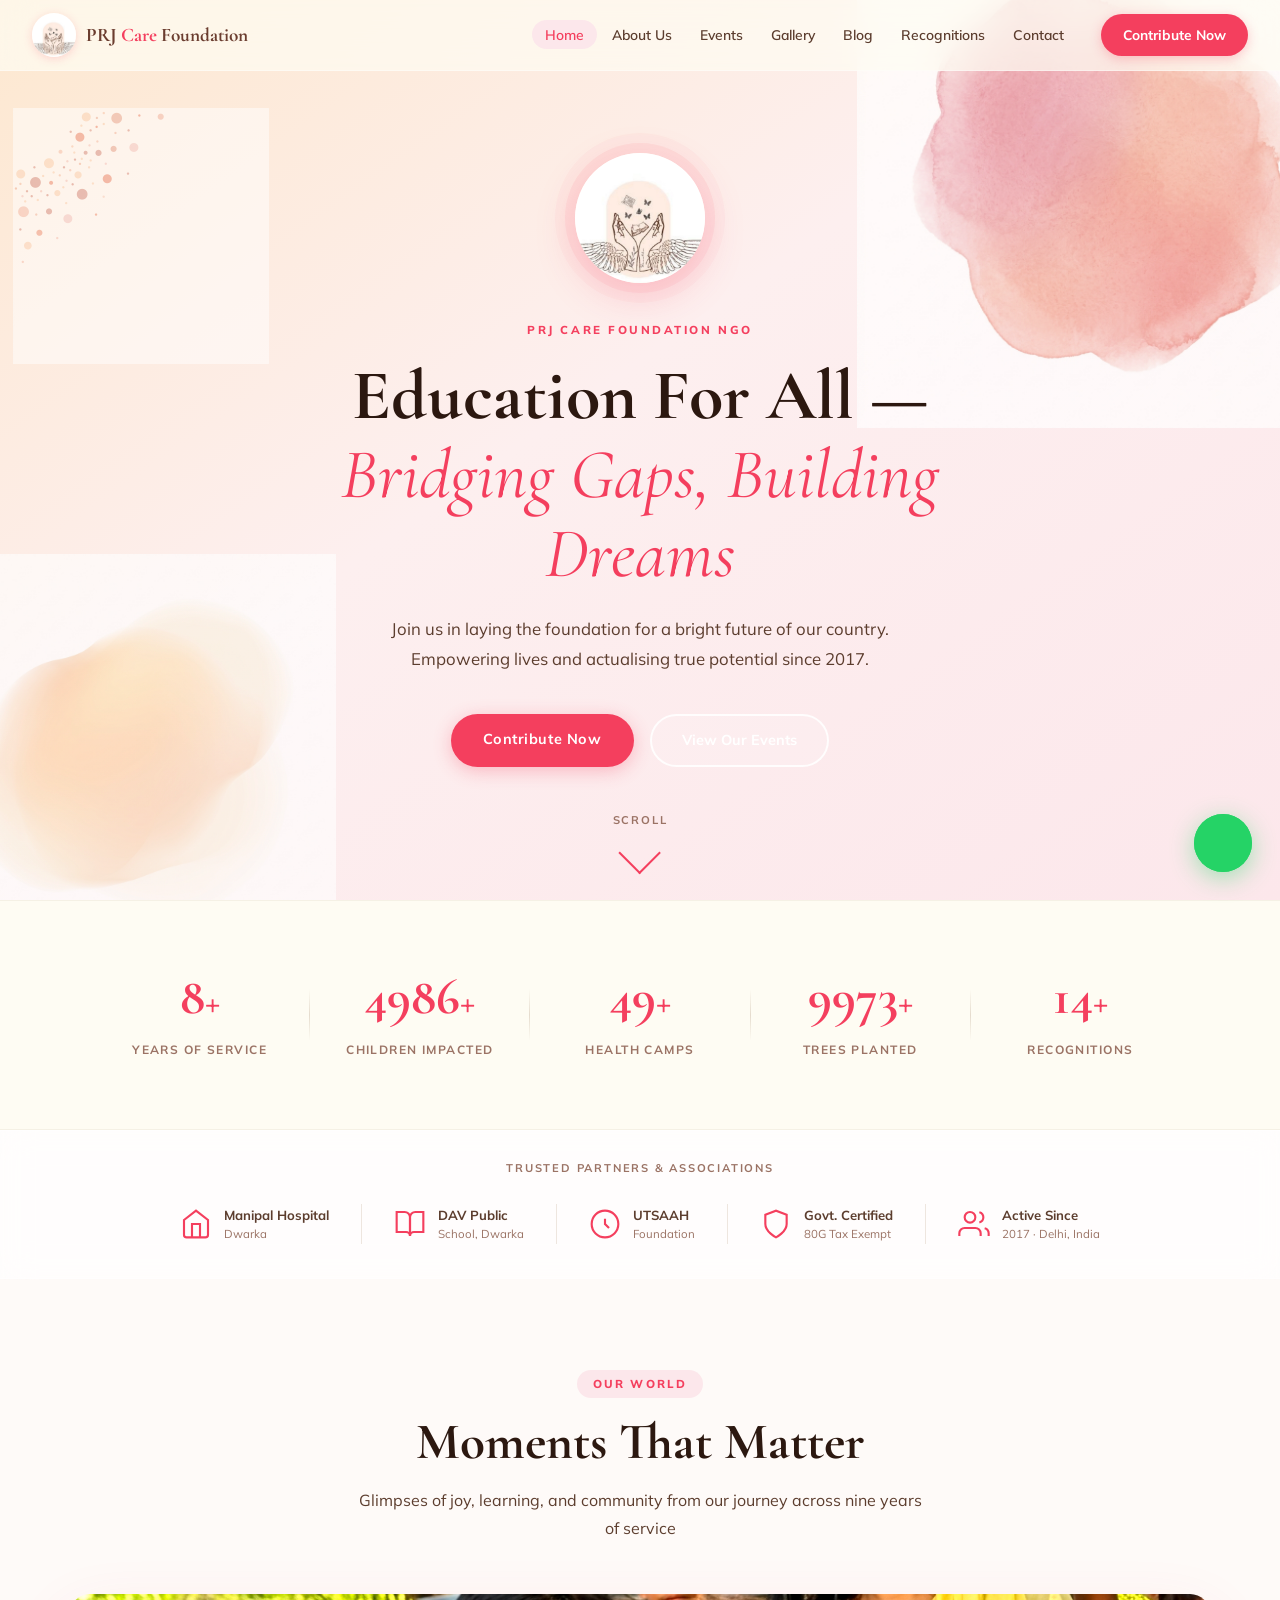
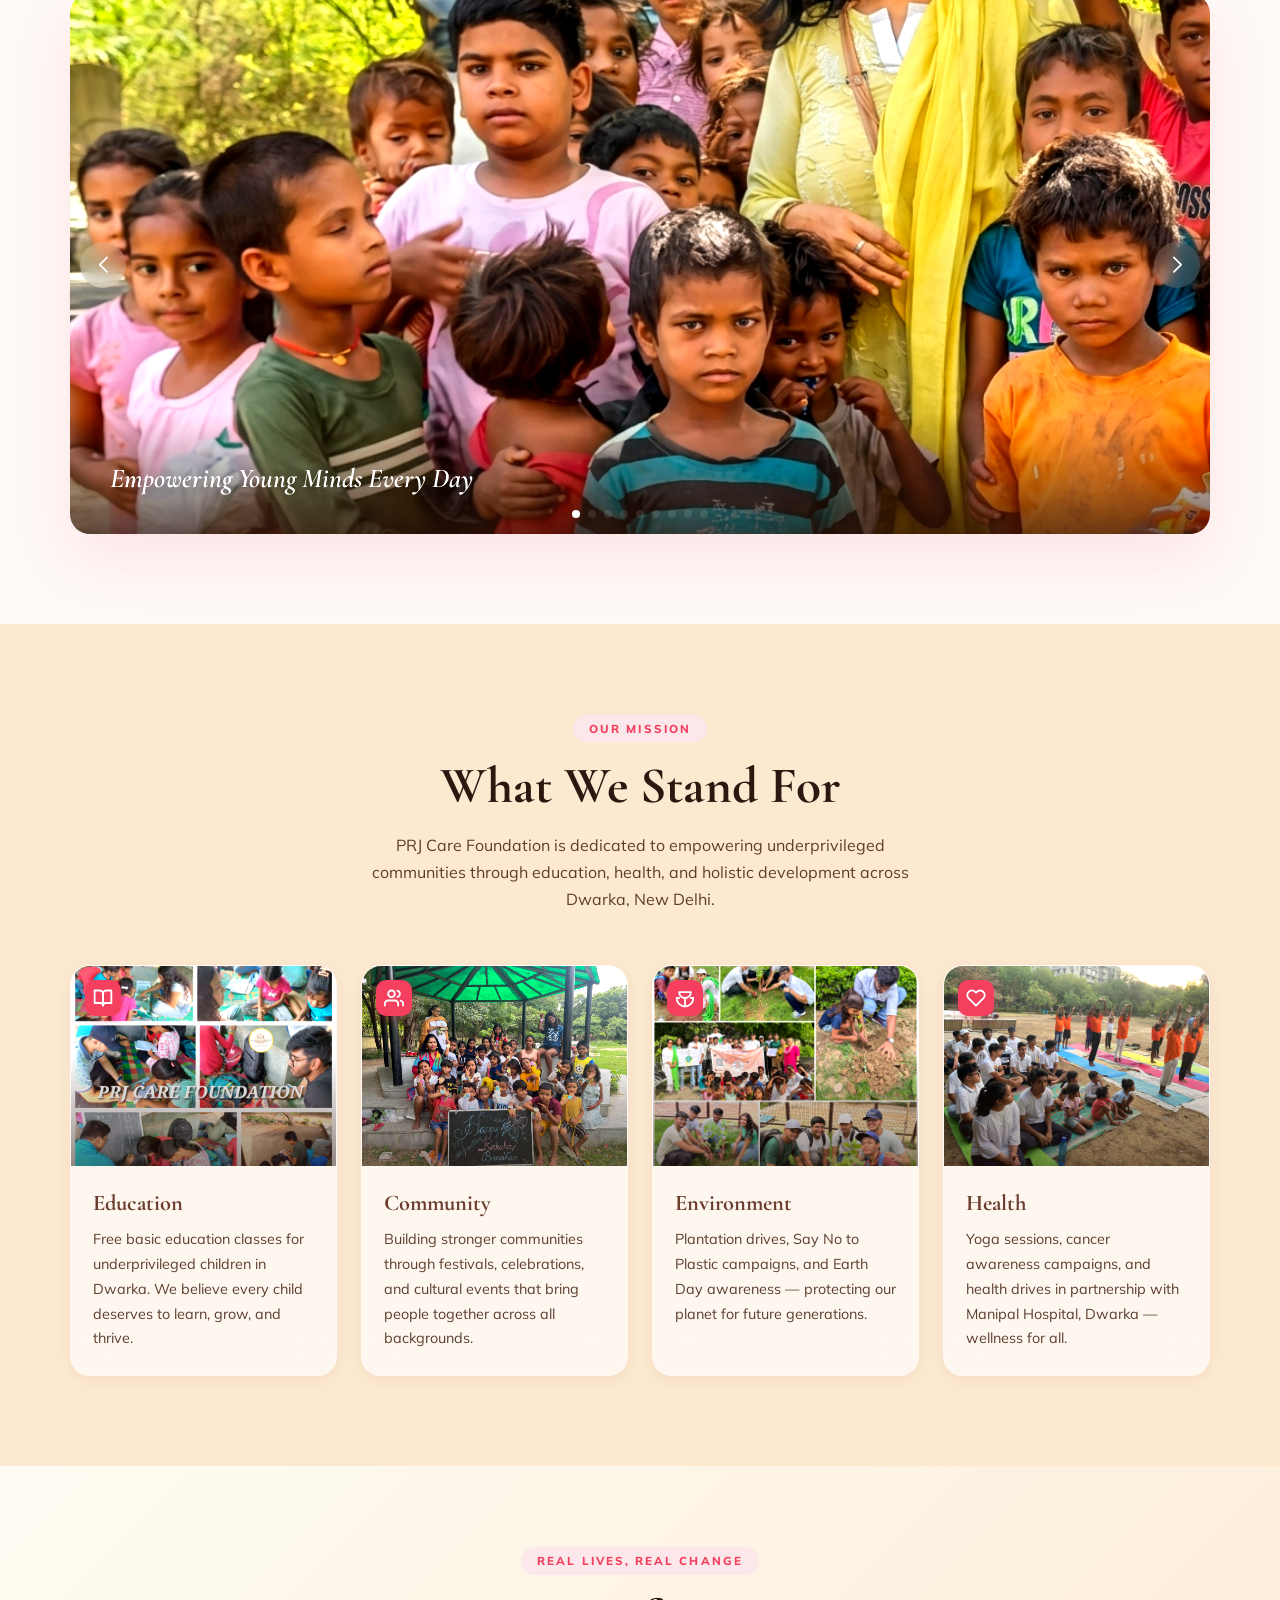
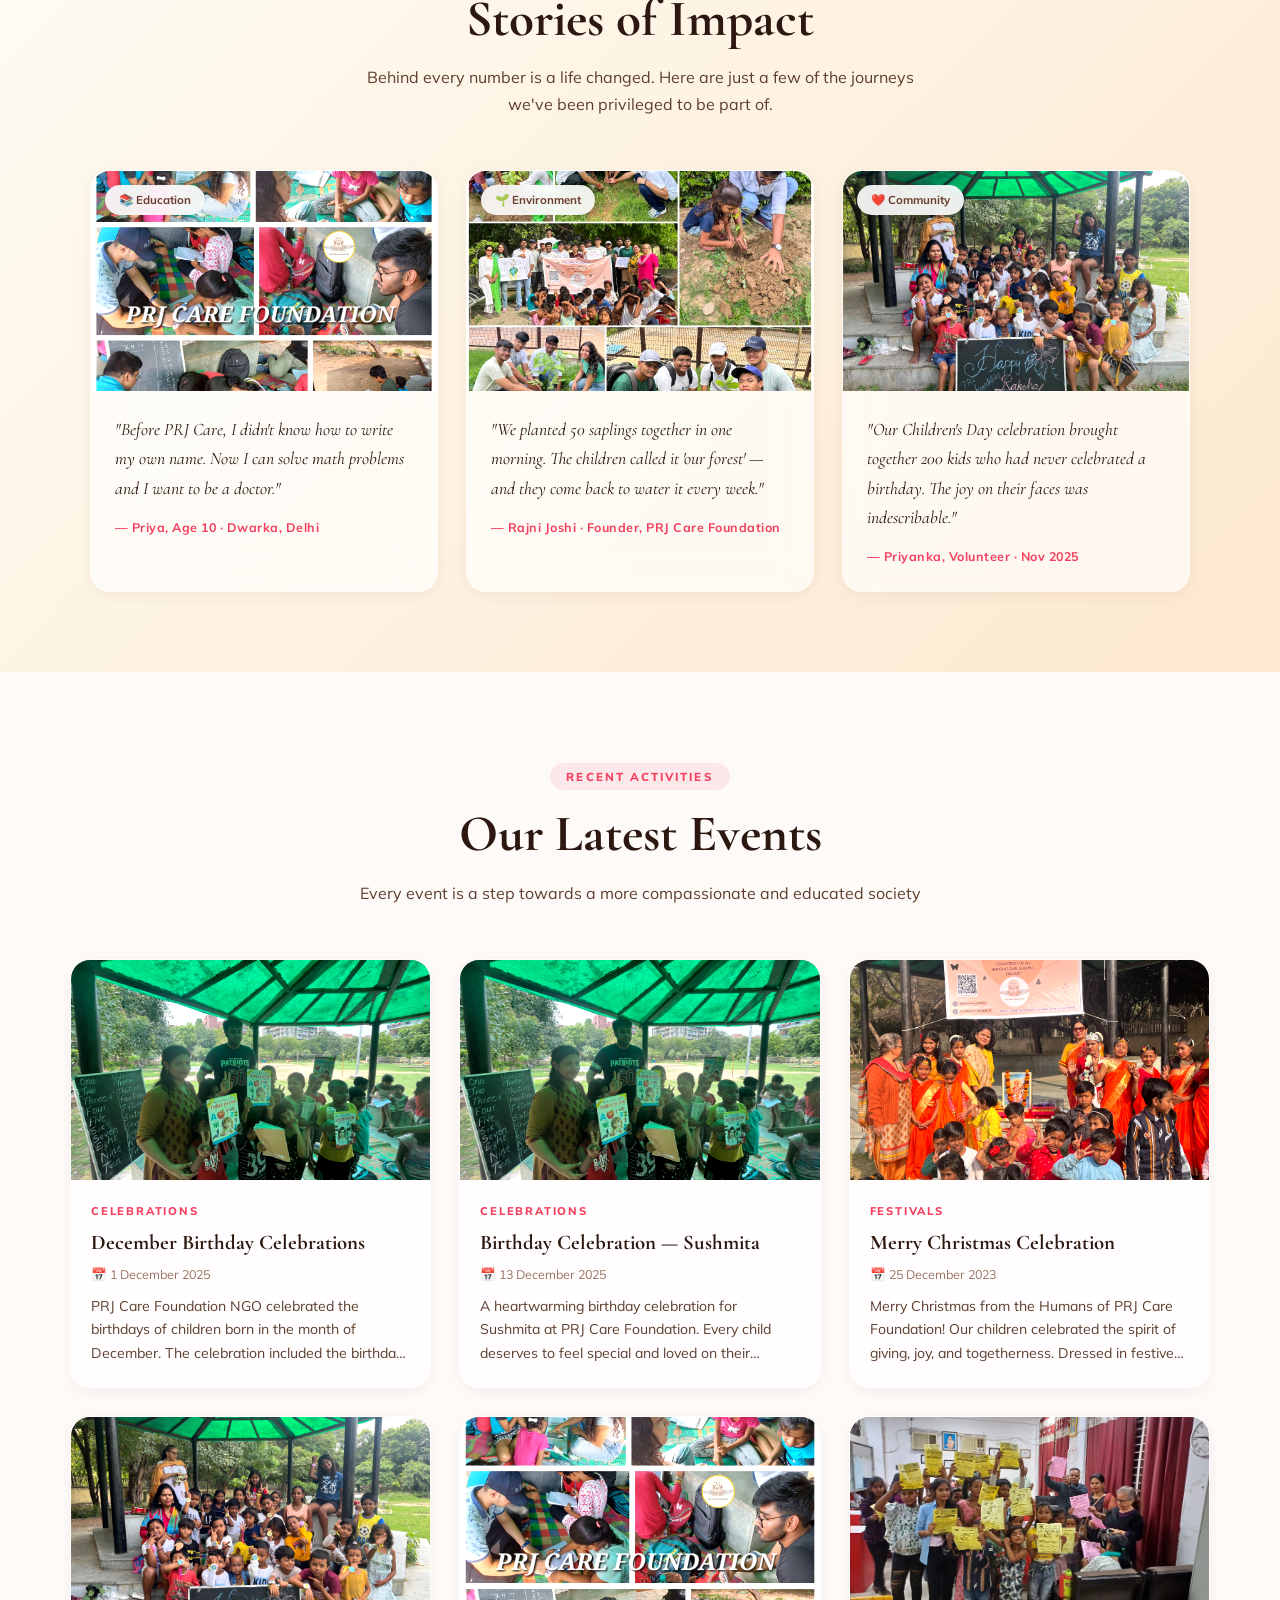
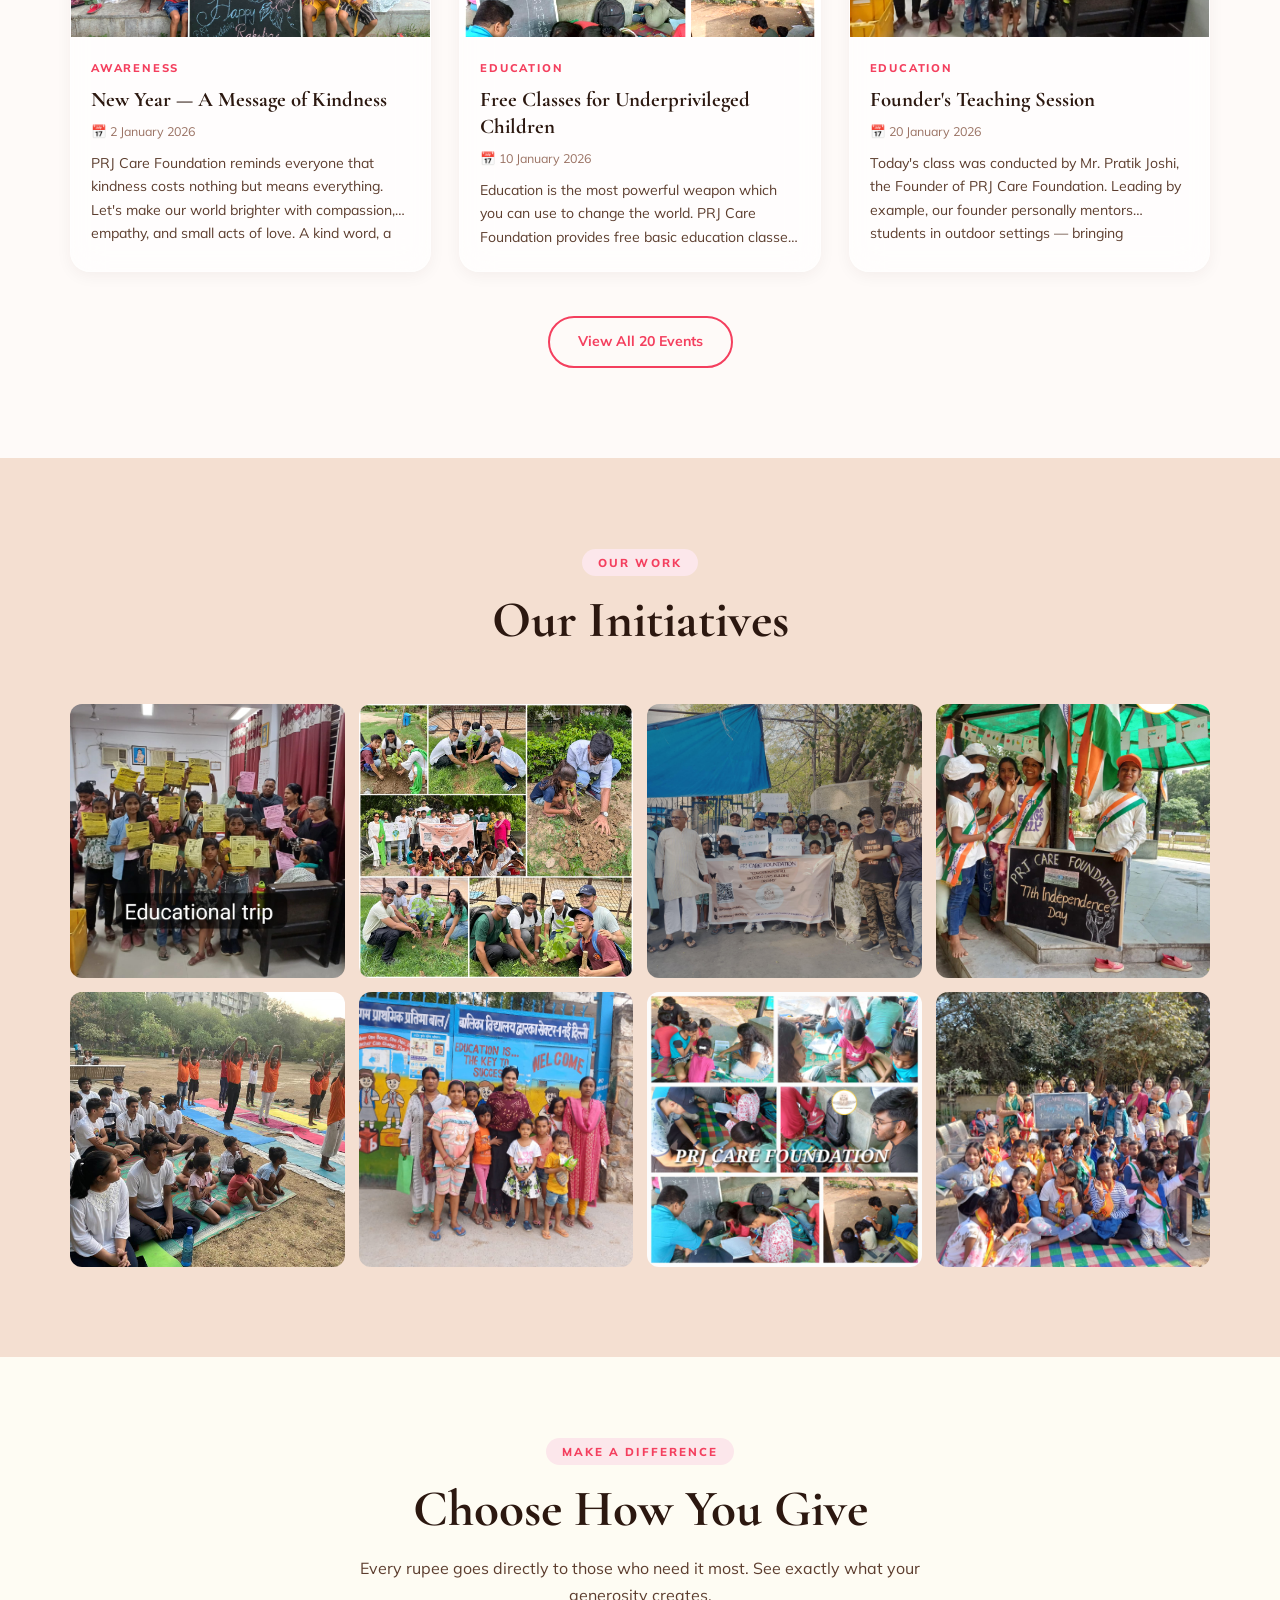
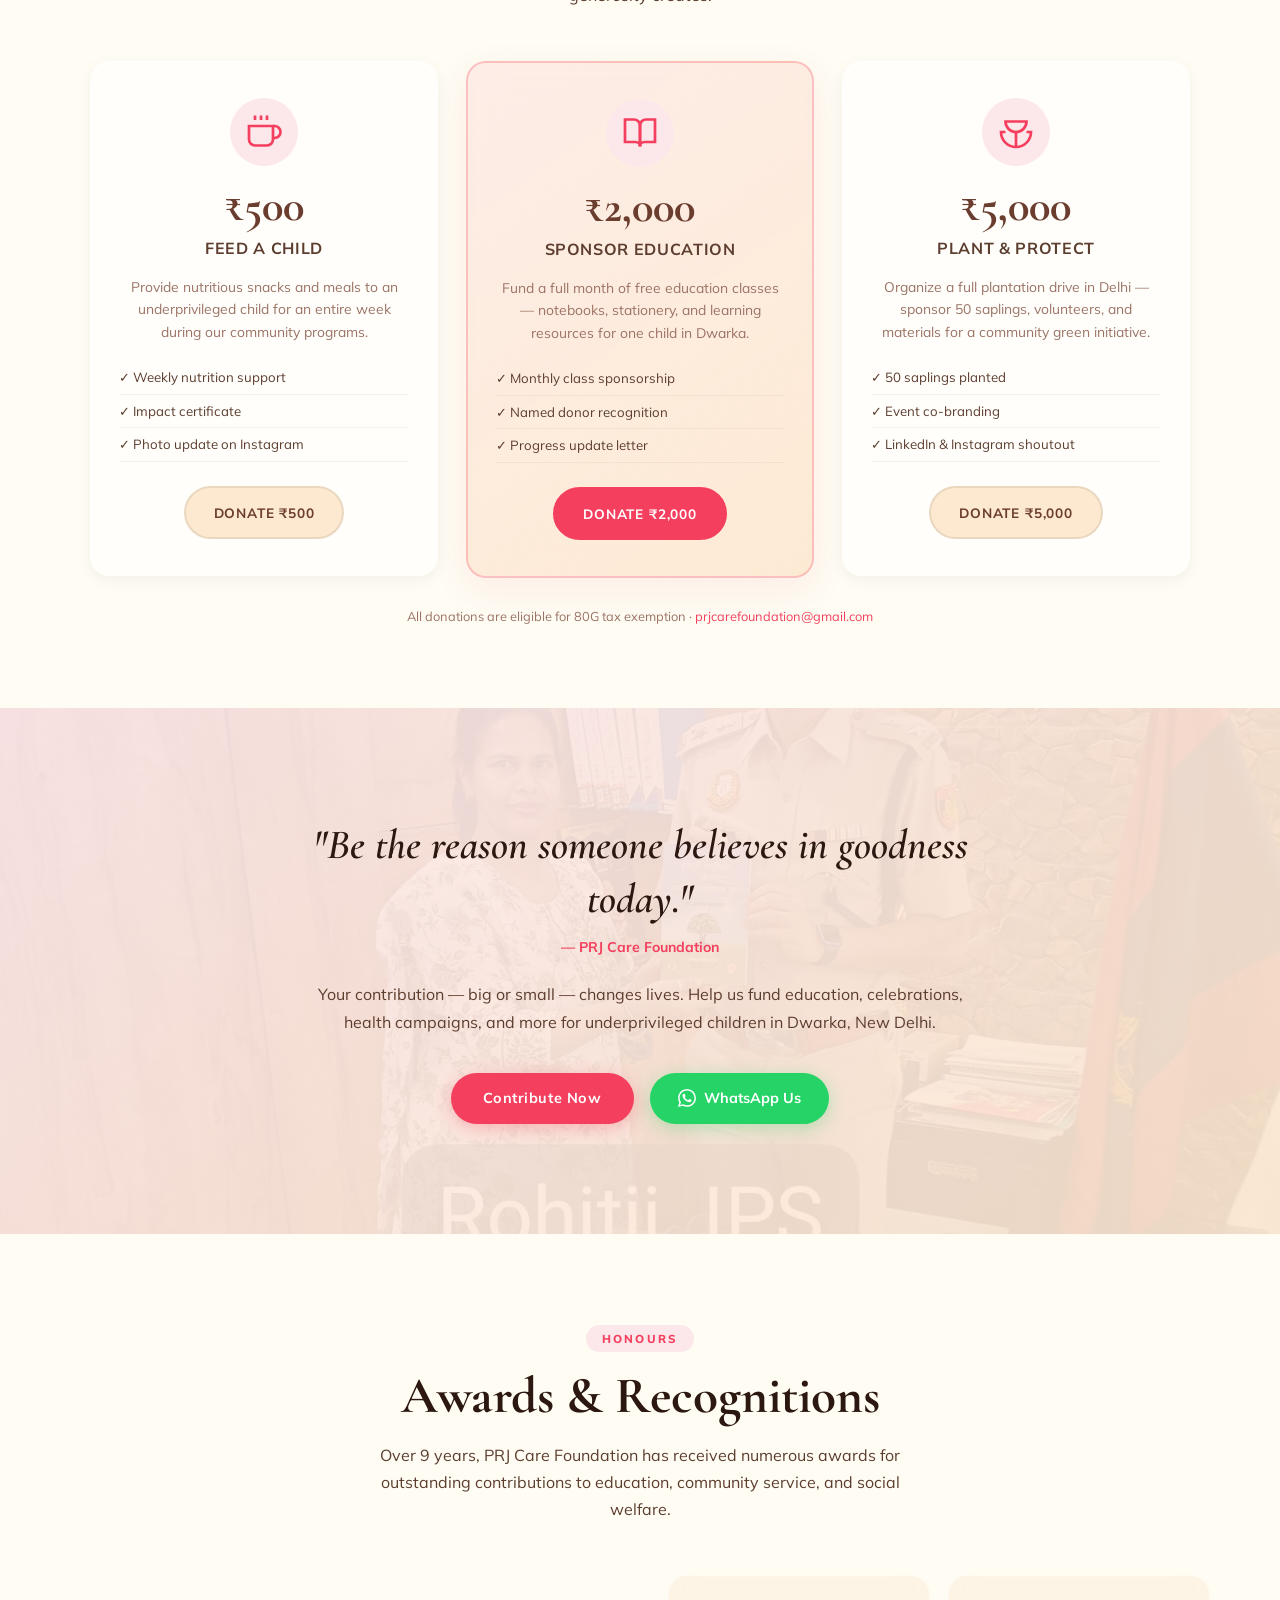
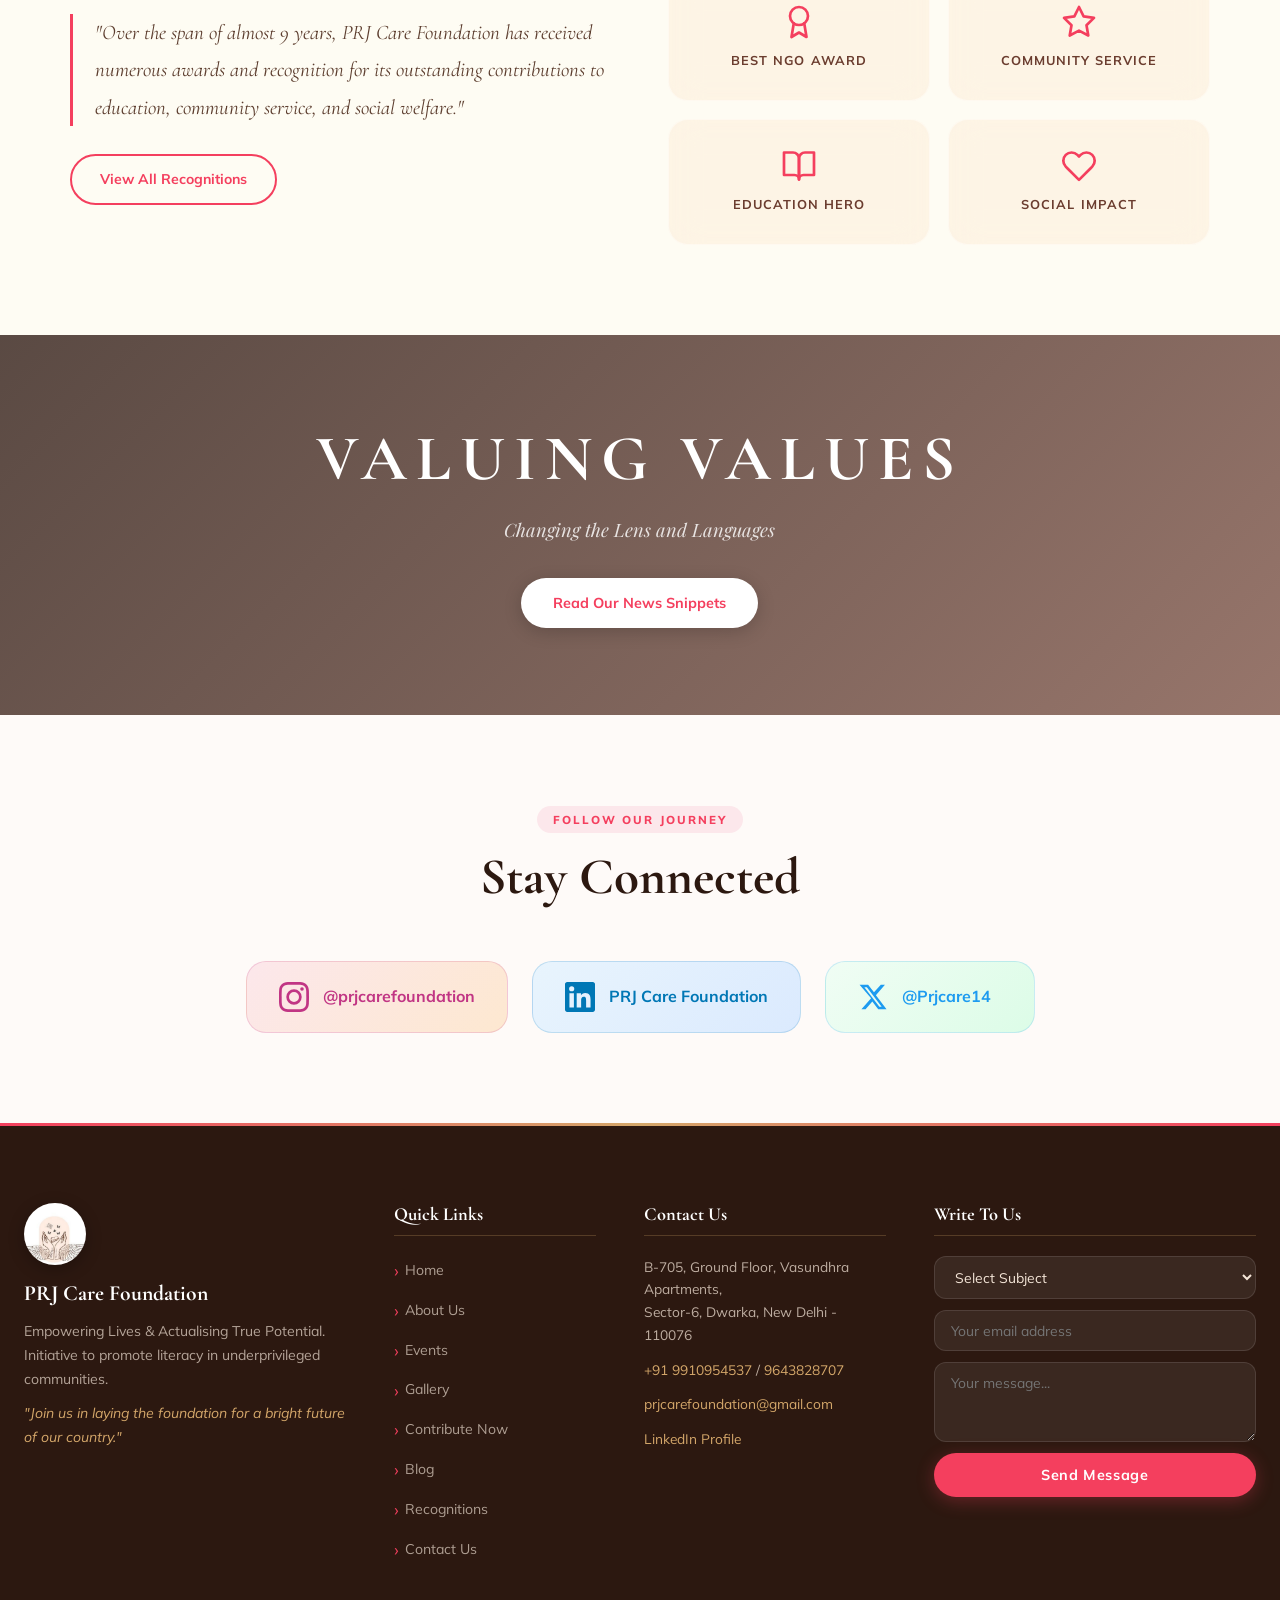
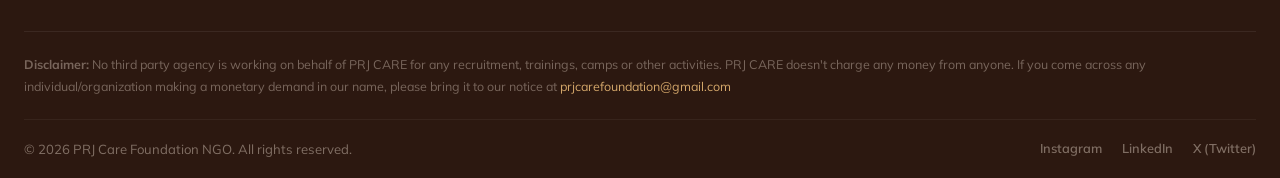
==== commit 6ec7f189: "✨ Hero animation: mobile-optimised watercolor blobs - Replaced heavy CSS pseudo-element animations (" ====
--- a/index.html
+++ b/index.html
@@ -40,6 +40,10 @@
 
 <!-- ==================== HERO ==================== -->
 <section class="hero" id="hero">
+  <!-- AI Watercolor Blob Elements — GPU-optimised -->
+  <img src="images/ai/blob_rose.png"    class="hero-blob hero-blob-rose"    alt="" aria-hidden="true" />
+  <img src="images/ai/blob_gold.png"    class="hero-blob hero-blob-gold"    alt="" aria-hidden="true" />
+  <img src="images/ai/blob_scatter.png" class="hero-blob hero-blob-scatter" alt="" aria-hidden="true" />
   <div class="hero-content">
     <div class="hero-logo-wrap">
       <img src="images/logo/ngoLogo.jpg" alt="PRJ Care Foundation Logo" class="hero-logo" />
--- a/css/main.css
+++ b/css/main.css
@@ -81,23 +81,23 @@
 }
 .section-header { text-align: center; margin-bottom: 52px; }
 
-/* ─── CSS BLOB DECORATORS (replace emoji butterflies) ─── */
+/* ─── CSS BLOB DECORATORS ─── */
 .blob {
   position: absolute;
   border-radius: 50%;
   pointer-events: none;
-  filter: blur(60px);
-  opacity: 0.45;
-  animation: blob-drift 12s ease-in-out infinite;
-}
-.blob-rose   { background: rgba(244,63,94,.18); }
-.blob-peach  { background: rgba(212,167,106,.20); }
-.blob-cream  { background: rgba(253,232,208,.45); }
+  filter: blur(50px);
+  opacity: 0.35;
+  will-change: transform;
+  animation: blob-drift 14s ease-in-out infinite;
+}
+.blob-rose   { background: rgba(244,63,94,.15); }
+.blob-peach  { background: rgba(212,167,106,.18); }
+.blob-cream  { background: rgba(253,232,208,.4); }
 
 @keyframes blob-drift {
-  0%, 100% { transform: translate(0,0) scale(1); }
-  33%       { transform: translate(20px,-15px) scale(1.06); }
-  66%       { transform: translate(-12px, 10px) scale(0.96); }
+  0%, 100% { transform: translate3d(0, 0, 0); }
+  50%       { transform: translate3d(0, -18px, 0); }
 }
 
 /* ─── BUTTONS ─── */
@@ -254,34 +254,48 @@
   overflow: hidden;
   background: linear-gradient(145deg, #fde8d0 0%, #fdefef 45%, #fce7eb 100%);
 }
-/* Premium AI-Generated Decorative Abstract Shapes */
-.hero::before {
-  content: '';
+/* ─── HERO BLOB IMAGES — GPU-only float ─── */
+.hero-blob {
   position: absolute;
-  width: 600px; height: 600px;
-  background: url('../images/ai/design_element_rose.png') no-repeat center/contain;
-  top: -150px; right: -150px;
-  opacity: 0.8;
   pointer-events: none;
-  filter: drop-shadow(0 20px 40px rgba(244,63,94,.15));
-  animation: hero-element-float 12s ease-in-out infinite alternate;
-}
-.hero::after {
-  content: '';
-  position: absolute;
-  width: 500px; height: 500px;
-  background: url('../images/ai/design_element_peach.png') no-repeat center/contain;
-  bottom: -100px; left: -150px;
-  opacity: 0.8;
-  pointer-events: none;
-  filter: drop-shadow(0 20px 40px rgba(212,167,106,.15));
-  animation: hero-element-float 15s ease-in-out infinite alternate-reverse;
-}
-@keyframes hero-element-float {
-  0% { transform: translateY(0) rotate(0deg) scale(1); }
-  50% { transform: translateY(-30px) rotate(5deg) scale(1.05); }
-  100% { transform: translateY(10px) rotate(-3deg) scale(0.95); }
-}
+  will-change: transform;
+  z-index: 1;
+}
+.hero-blob-rose {
+  width: clamp(220px, 42vw, 500px);
+  top: -8%; right: -6%;
+  opacity: 0.68;
+  animation: blob-float-a 18s ease-in-out infinite;
+}
+.hero-blob-gold {
+  width: clamp(180px, 35vw, 400px);
+  bottom: -6%; left: -5%;
+  opacity: 0.60;
+  animation: blob-float-b 22s ease-in-out infinite;
+}
+.hero-blob-scatter {
+  width: clamp(120px, 20vw, 260px);
+  top: 12%; left: 1%;
+  opacity: 0.50;
+  animation: blob-float-c 14s ease-in-out infinite;
+}
+
+/* GPU-only — only translate3d, zero repaints on mobile */
+@keyframes blob-float-a {
+  0%, 100% { transform: translate3d(0, 0, 0); }
+  40%       { transform: translate3d(-12px, -20px, 0); }
+  70%       { transform: translate3d(8px, -8px, 0); }
+}
+@keyframes blob-float-b {
+  0%, 100% { transform: translate3d(0, 0, 0); }
+  35%       { transform: translate3d(14px, -16px, 0); }
+  65%       { transform: translate3d(-6px, -4px, 0); }
+}
+@keyframes blob-float-c {
+  0%, 100% { transform: translate3d(0, 0, 0); }
+  50%       { transform: translate3d(8px, -12px, 0); }
+}
+
 .hero-content { position: relative; z-index: 2; max-width: 800px; }
 
 .hero-logo-wrap {
@@ -1120,3 +1134,18 @@
   .upi-modal-amount { font-size: 2.4rem; }
   .upi-modal-qr img { width: 150px; height: 150px; }
 }
+
+/* ─── MOBILE ANIMATION OPTIMISATION ─── */
+/* On phones: stop blob float, keep logo float (subtle) */
+@media (max-width: 768px) {
+  .hero-blob-rose    { animation: none; opacity: 0.45; width: clamp(160px, 55vw, 280px); top: -4%; right: -8%; }
+  .hero-blob-gold    { animation: none; opacity: 0.38; width: clamp(130px, 48vw, 240px); bottom: -3%; left: -8%; }
+  .hero-blob-scatter { animation: none; opacity: 0.28; width: clamp(90px,  30vw, 160px); top: 8%;  left: 0; }
+}
+
+/* Respect user's reduced-motion system preference */
+@media (prefers-reduced-motion: reduce) {
+  .hero-blob, .blob { animation: none !important; }
+  .hero-logo-wrap   { animation: none !important; }
+  .hero-scroll-indicator { animation: none !important; }
+}
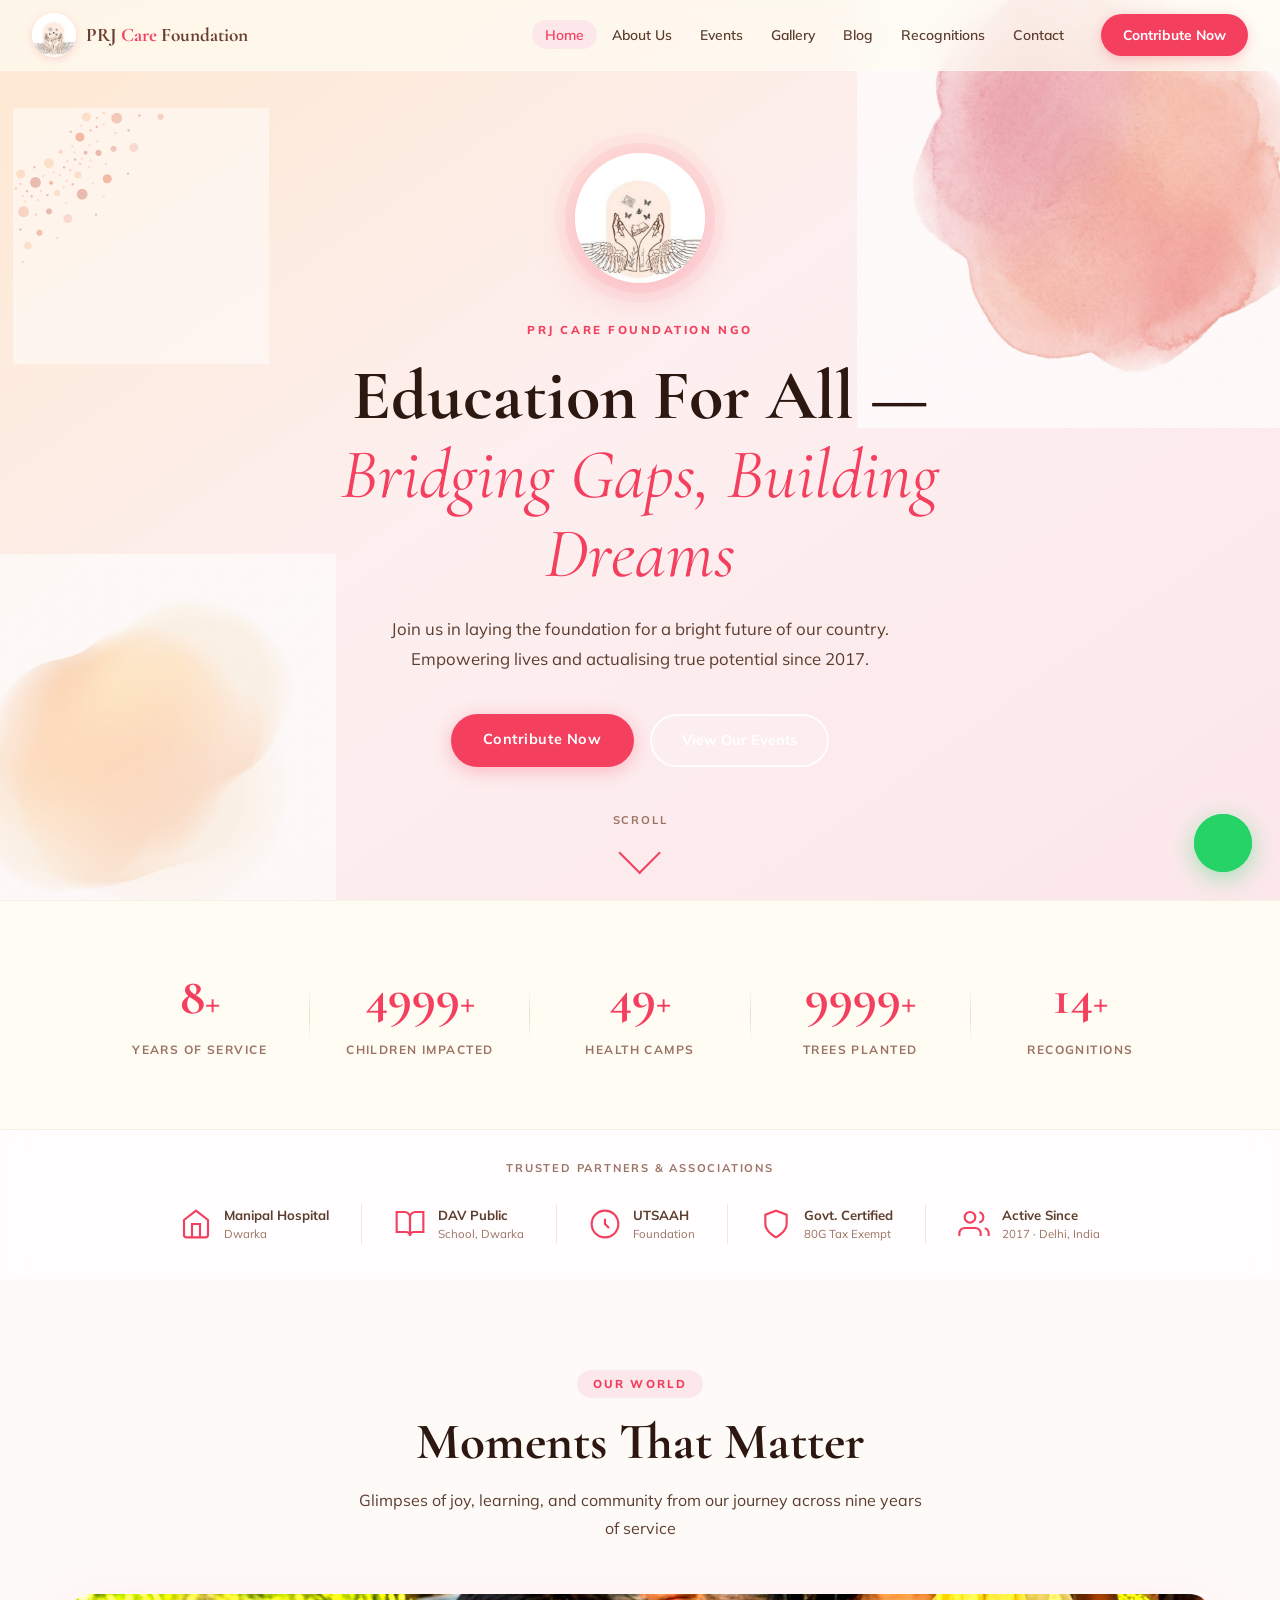
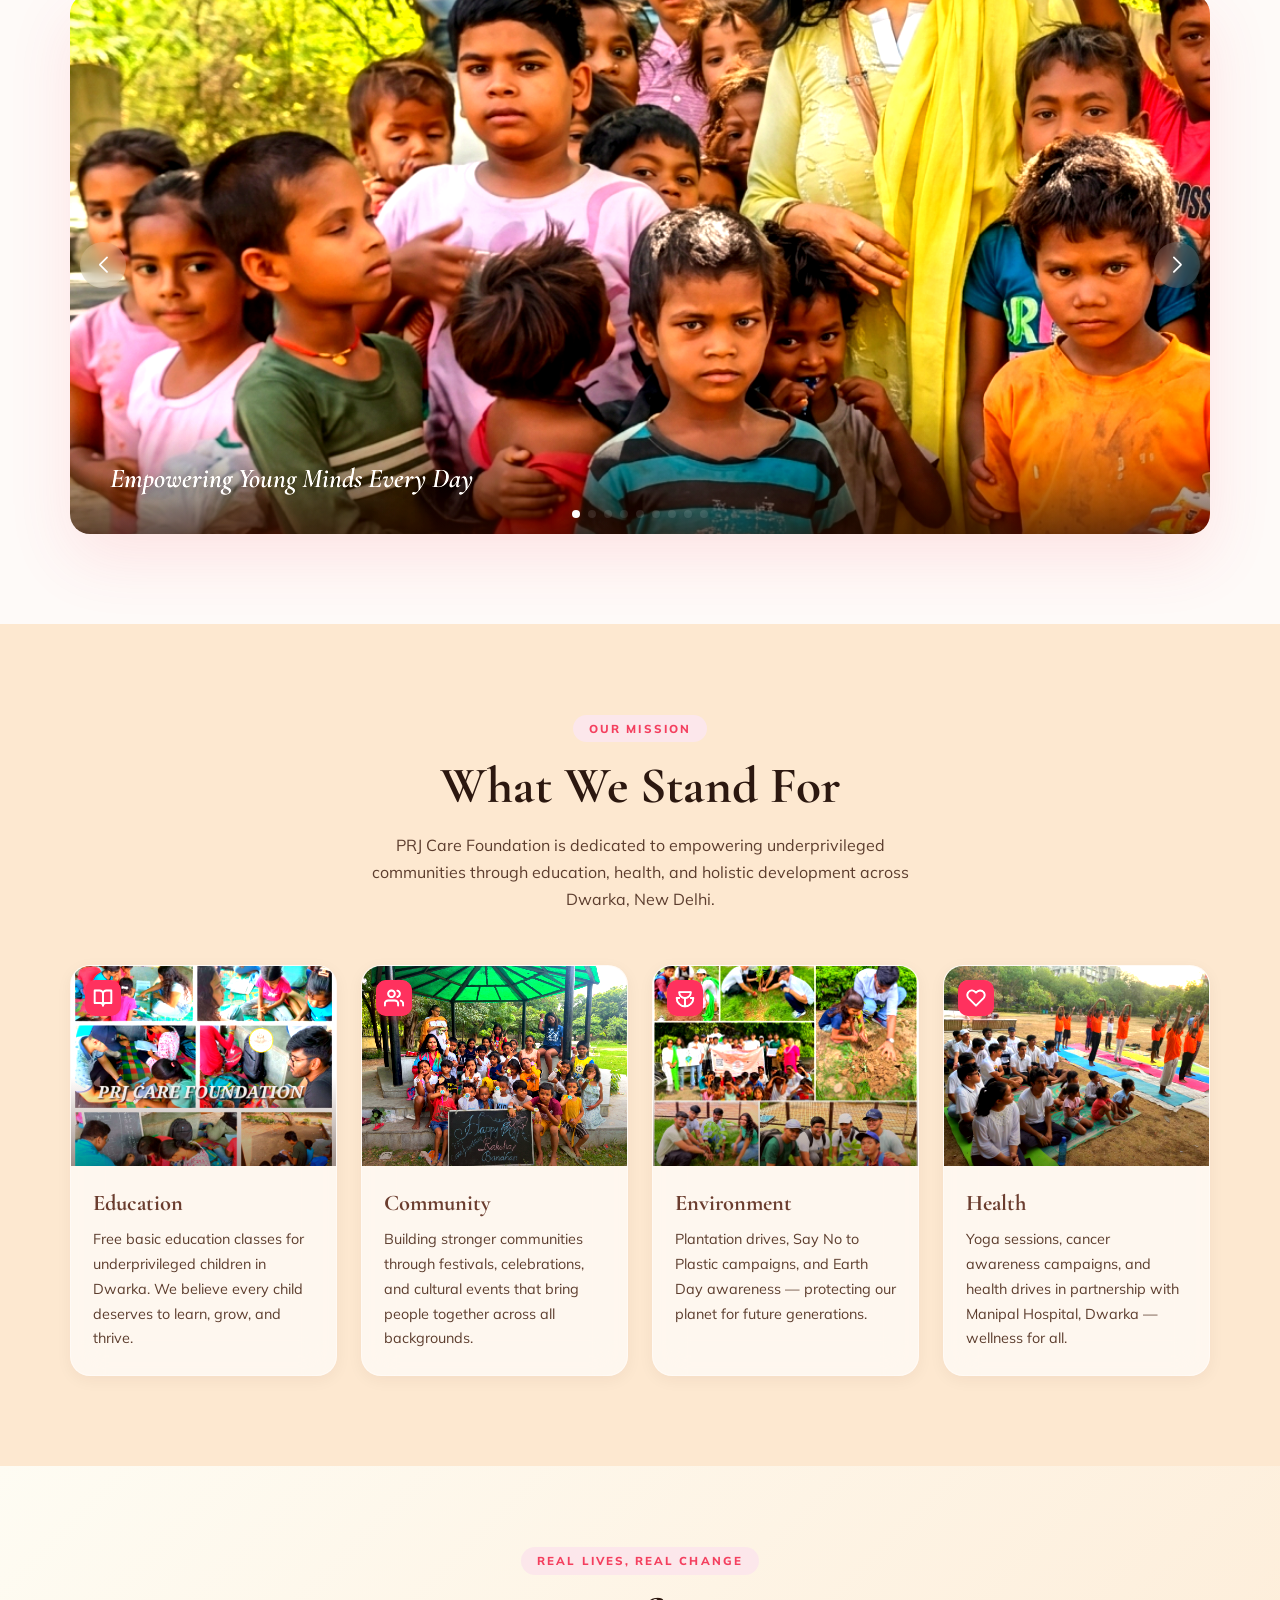
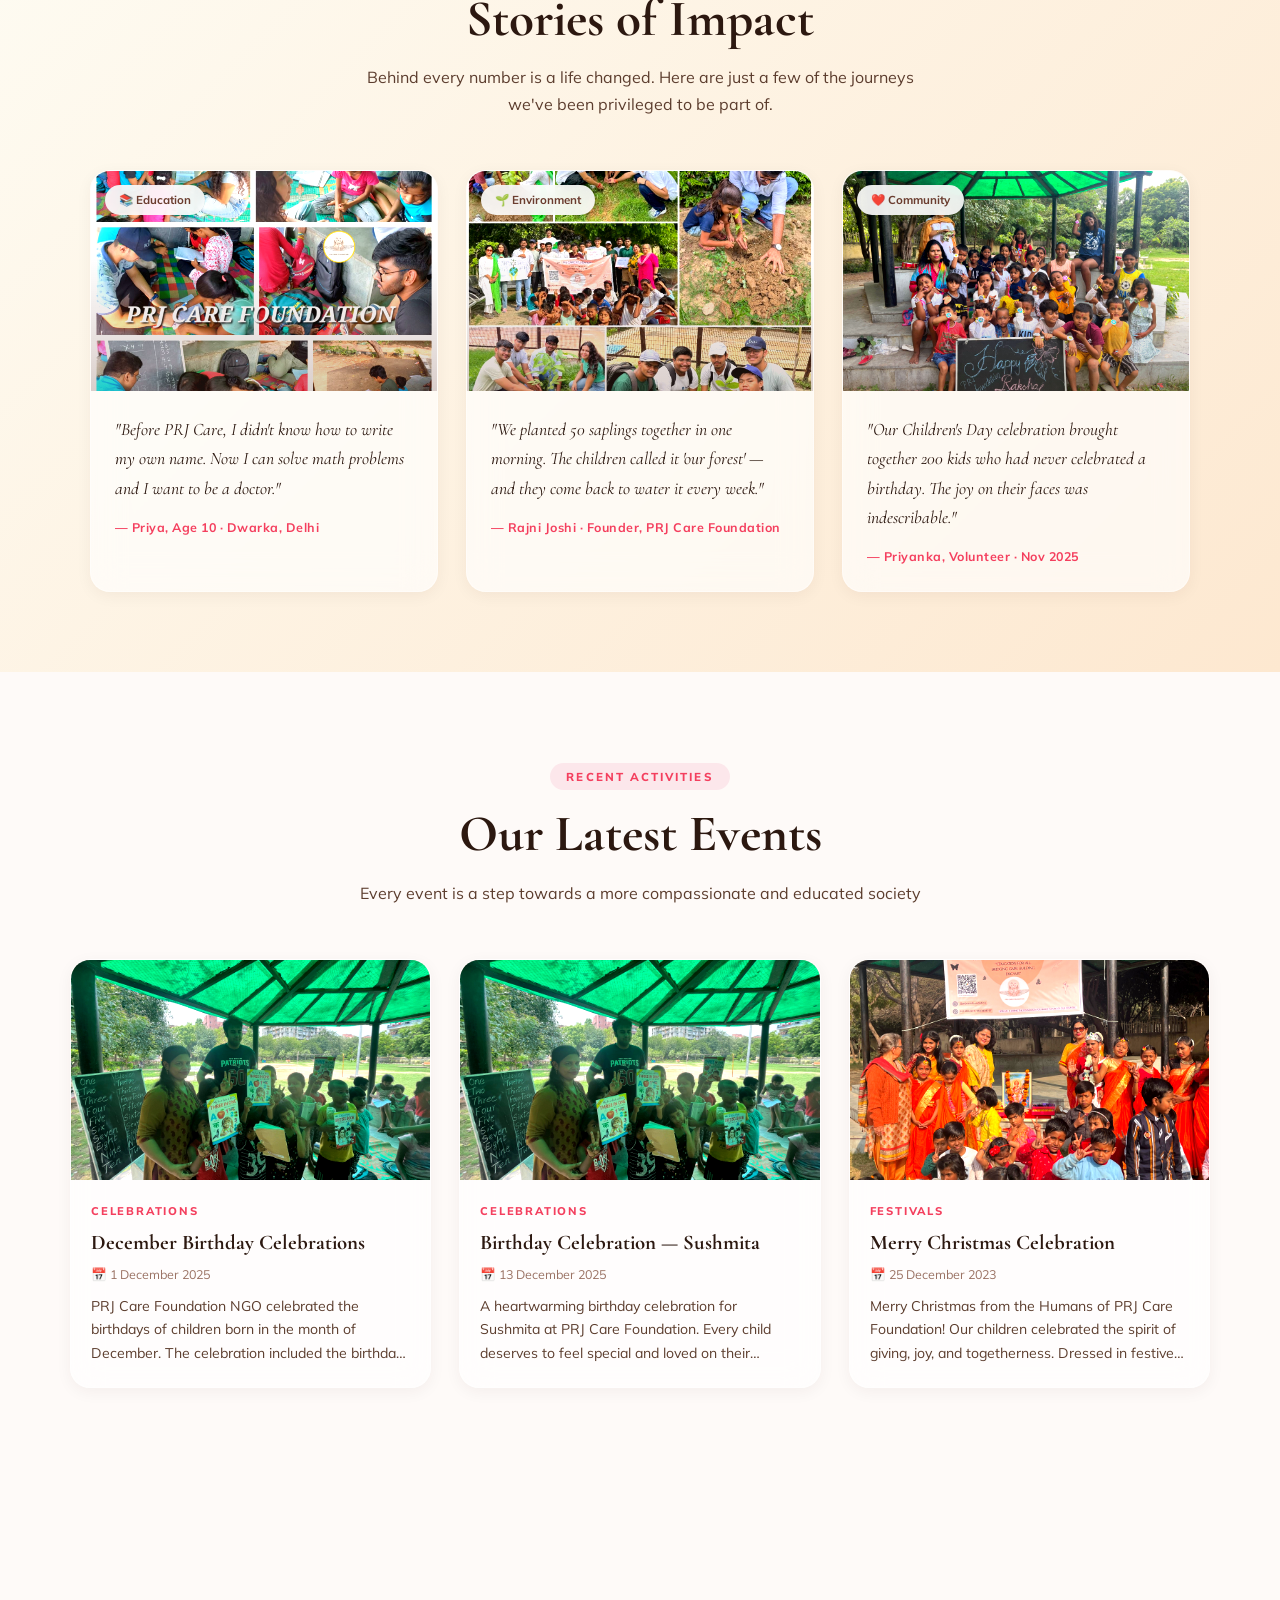
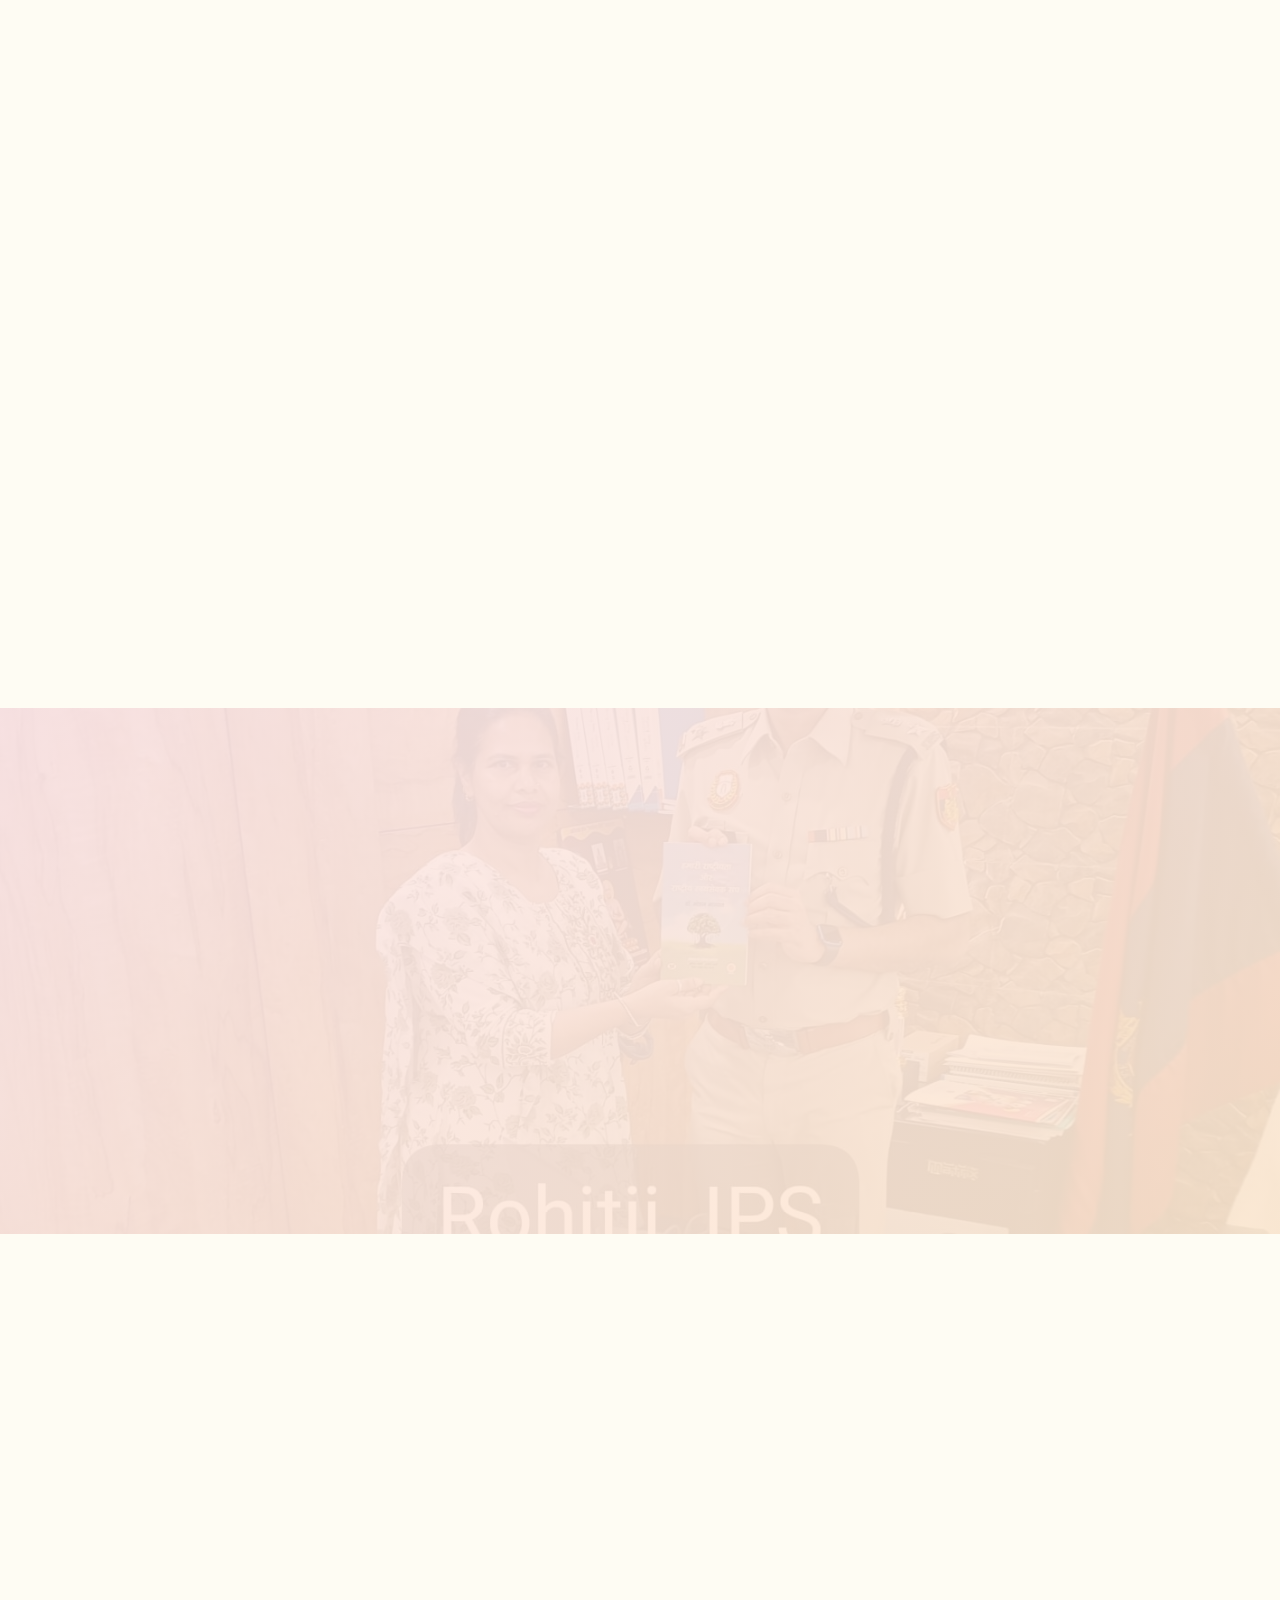
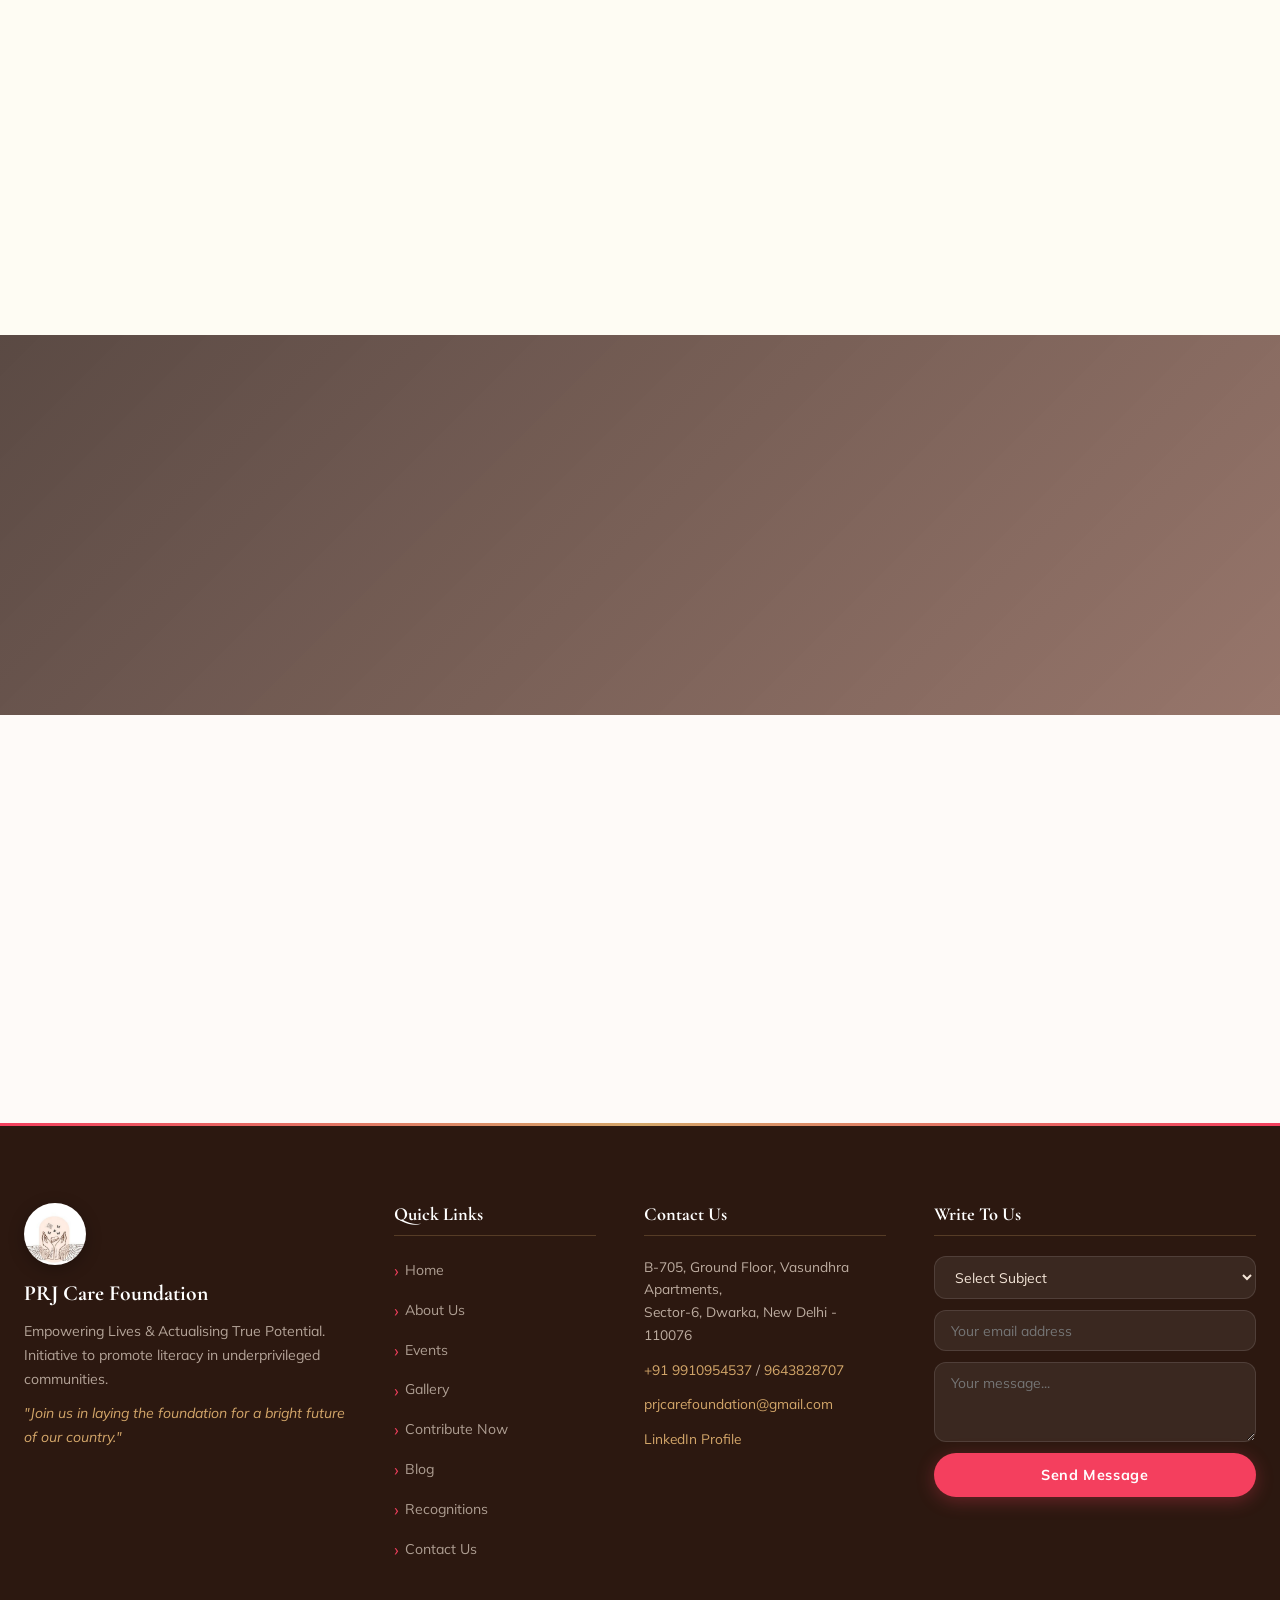
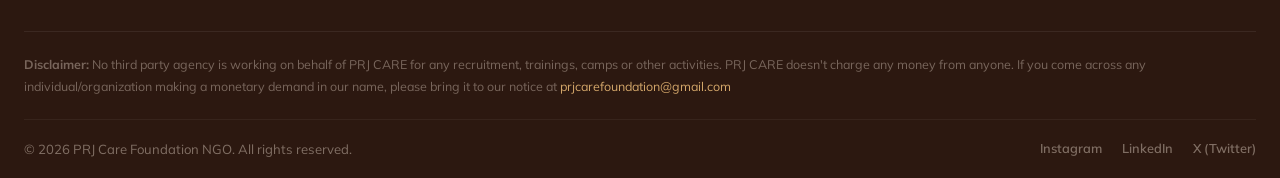
==== commit fc094140: "📸 Global photo enhancement: CSS Lightroom-style grading - Created css/photo-enhance.css — site-wide " ====
--- a/index.html
+++ b/index.html
@@ -11,6 +11,7 @@
   <link href="https://unpkg.com/aos@2.3.1/dist/aos.css" rel="stylesheet" />
   <link rel="stylesheet" href="https://cdn.jsdelivr.net/npm/swiper@11/swiper-bundle.min.css" />
   <link rel="stylesheet" href="css/main.css" />
+  <link rel="stylesheet" href="css/photo-enhance.css" />
 </head>
 
 <body>
--- a/css/photo-enhance.css
+++ b/css/photo-enhance.css
@@ -0,0 +1,237 @@
+/* ============================================================
+   PRJ CARE FOUNDATION — Global Photo Enhancement System
+   Approach: CSS filter colour grading (Lightroom-style)
+   - Warm tone: slight hue-rotate towards amber
+   - Lifted contrast & saturation for richness
+   - Vignette overlays via ::after pseudo-elements
+   - Hover: subtle zoom + deeper grade
+   ============================================================ */
+
+/* ─── 1. GLOBAL BASE FILTER — all content images ─── */
+/* Applied to every <img> that is NOT a logo / icon / UI element */
+img:not(.nav-logo img):not(.footer-logo):not(.upi-modal-logo):not(.hero-blob):not([class*="blob"]):not(#contributeQrImg):not(#upiQrImg):not(#modalQrImg) {
+  filter: brightness(1.04) contrast(1.08) saturate(1.22);
+  transition: filter 0.45s ease, transform 0.45s ease;
+}
+
+/* ─── 2. HERO SECTION — main photo ─── */
+.hero-logo {
+  /* Logo keeps neutral — no toning */
+  filter: none !important;
+}
+.hero-main-img,
+.hero-photo img {
+  filter: brightness(1.06) contrast(1.12) saturate(1.28) !important;
+}
+
+/* ─── 3. SWIPER CAROUSEL SLIDES ─── */
+.slide-img {
+  /* Already has a filter in main.css — upgrade it */
+  filter: brightness(1.10) contrast(1.12) saturate(1.30) !important;
+  transition: filter 0.6s ease !important;
+}
+.swiper-slide:hover .slide-img {
+  filter: brightness(1.14) contrast(1.15) saturate(1.38) !important;
+}
+
+/* ─── 4. GALLERY GRID — masonry images ─── */
+.gallery-item {
+  position: relative;
+  overflow: hidden;
+}
+.gallery-item img {
+  filter: brightness(1.05) contrast(1.12) saturate(1.28) !important;
+  transition: filter 0.5s ease, transform 0.55s cubic-bezier(0.2,0.8,0.2,1) !important;
+  will-change: transform, filter;
+}
+.gallery-item:hover img {
+  filter: brightness(1.10) contrast(1.15) saturate(1.38) !important;
+  transform: scale(1.06) !important;
+}
+/* Vignette overlay on gallery items */
+.gallery-item::before {
+  content: '';
+  position: absolute;
+  inset: 0;
+  background: radial-gradient(ellipse at center, transparent 55%, rgba(44,24,16,0.28) 100%);
+  z-index: 1;
+  pointer-events: none;
+  opacity: 0;
+  transition: opacity 0.45s ease;
+}
+.gallery-item:hover::before { opacity: 1; }
+
+/* ─── 5. EVENT CARDS ─── */
+.event-card-img img,
+.event-card img {
+  filter: brightness(1.06) contrast(1.10) saturate(1.25) !important;
+  transition: filter 0.5s ease, transform 0.5s ease !important;
+}
+.event-card:hover .event-card-img img,
+.event-card:hover img {
+  filter: brightness(1.10) contrast(1.14) saturate(1.35) !important;
+  transform: scale(1.04) !important;
+}
+
+/* ─── 6. CAMPAIGN CARDS ─── */
+.campaign-img img {
+  filter: brightness(1.06) contrast(1.10) saturate(1.25) !important;
+  transition: filter 0.5s ease, transform 0.5s ease !important;
+}
+.campaign-card:hover .campaign-img img {
+  filter: brightness(1.10) contrast(1.14) saturate(1.35) !important;
+  transform: scale(1.04) !important;
+}
+
+/* ─── 7. MISSION PILLAR CARDS ─── */
+.pillar-photo,
+.pillar-card img {
+  filter: brightness(1.05) contrast(1.10) saturate(1.25) !important;
+  transition: filter 0.5s ease, transform 0.5s ease !important;
+}
+.pillar-card:hover .pillar-photo img,
+.pillar-card:hover img {
+  filter: brightness(1.10) contrast(1.14) saturate(1.35) !important;
+  transform: scale(1.05) !important;
+}
+
+/* ─── 8. ABOUT PAGE — story image ─── */
+.story-img img {
+  filter: brightness(1.06) contrast(1.11) saturate(1.26) !important;
+  box-shadow: 0 20px 60px rgba(244,63,94,.12), 0 4px 16px rgba(44,24,16,.10) !important;
+  transition: filter 0.5s ease, transform 0.5s ease, box-shadow 0.5s ease !important;
+}
+.story-img:hover img {
+  filter: brightness(1.10) contrast(1.14) saturate(1.32) !important;
+  transform: scale(1.02) !important;
+  box-shadow: 0 28px 72px rgba(244,63,94,.18), 0 6px 20px rgba(44,24,16,.14) !important;
+}
+
+/* ─── 9. IMPACT STORY CARDS (homepage) ─── */
+.impact-story-img,
+.story-card-img,
+.impact-card-img {
+  overflow: hidden;
+  position: relative;
+}
+.impact-story-img img,
+.story-card-img img,
+.impact-card-img img {
+  filter: brightness(1.06) contrast(1.12) saturate(1.28) !important;
+  transition: filter 0.5s ease, transform 0.55s ease !important;
+}
+.impact-story-img:hover img,
+.story-card-img:hover img {
+  filter: brightness(1.10) contrast(1.15) saturate(1.36) !important;
+  transform: scale(1.05) !important;
+}
+/* Warm vignette on story card images */
+.impact-story-img::after,
+.story-card-img::after {
+  content: '';
+  position: absolute; inset: 0;
+  background: linear-gradient(to bottom, transparent 40%, rgba(107,61,47,0.25) 100%);
+  pointer-events: none;
+  z-index: 1;
+}
+
+/* ─── 10. GRID PHOTOS (events/gallery grid) ─── */
+.grid-photo img,
+.photo-grid img,
+.moments-grid img {
+  filter: brightness(1.05) contrast(1.10) saturate(1.24) !important;
+  transition: filter 0.4s ease, transform 0.4s ease !important;
+}
+.grid-photo:hover img,
+.photo-grid .item:hover img {
+  filter: brightness(1.10) contrast(1.14) saturate(1.32) !important;
+  transform: scale(1.04) !important;
+}
+
+/* ─── 11. LIGHTBOX IMAGE — enhanced in fullscreen ─── */
+.lightbox-img {
+  filter: brightness(1.06) contrast(1.10) saturate(1.22) !important;
+}
+
+/* ─── 12. NAV LOGO — keep pure / no grade ─── */
+.nav-logo img,
+.footer-logo,
+.upi-modal-logo {
+  filter: none !important;
+}
+
+/* ─── 13. RECOGNITIONS PAGE — award cards ─── */
+.recognition-img img,
+.award-img img,
+.cert-img img {
+  filter: brightness(1.05) contrast(1.10) saturate(1.22) !important;
+  transition: filter 0.5s ease, transform 0.5s ease !important;
+}
+.recognition-card:hover img,
+.award-card:hover img {
+  filter: brightness(1.10) contrast(1.14) saturate(1.30) !important;
+  transform: scale(1.03) !important;
+}
+
+/* ─── 14. VIGNETTE FRAME — applied to major hero-area images ─── */
+/* Creates depth: edges darken, centre stays bright */
+.story-img,
+.hero-img-frame {
+  position: relative;
+}
+.story-img::after {
+  content: '';
+  position: absolute; inset: 0;
+  border-radius: var(--radius, 20px);
+  background: radial-gradient(ellipse at 30% 40%, transparent 50%, rgba(44,24,16,0.18) 100%);
+  pointer-events: none;
+  z-index: 1;
+}
+
+/* ─── 15. WARM TONE OVERLAY on image containers ─── */
+/* Subtle warm amber cast — like a golden-hour grade */
+.slide-img::after {
+  content: '';
+  position: absolute; inset: 0;
+  background: rgba(212, 167, 106, 0.06);  /* warm amber, barely visible */
+  mix-blend-mode: multiply;
+  pointer-events: none;
+  z-index: 1;
+}
+
+/* ─── 16. HOVER GLOW LIFT on all cards with images ─── */
+.gallery-item:hover,
+.event-card:hover,
+.campaign-card:hover,
+.pillar-card:hover {
+  box-shadow: 0 20px 56px rgba(244,63,94,.12), 0 6px 18px rgba(44,24,16,.08) !important;
+}
+
+/* ─── 17. LOADING SHIMMER — before image loads ─── */
+img[src]:not([src=""]) {
+  background: linear-gradient(90deg, #fde8d0 0%, #fef6f0 50%, #fde8d0 100%);
+  background-size: 200% 100%;
+}
+
+/* ─── 18. MOBILE — reduce heavy filter for performance ─── */
+@media (max-width: 768px) {
+  img:not(.nav-logo img):not(.footer-logo):not(.hero-blob) {
+    filter: brightness(1.03) contrast(1.06) saturate(1.16) !important;
+  }
+  .gallery-item:hover img,
+  .event-card:hover .event-card-img img,
+  .campaign-card:hover .campaign-img img {
+    filter: brightness(1.07) contrast(1.10) saturate(1.22) !important;
+    transform: scale(1.02) !important;
+  }
+}
+
+/* ─── 19. REDUCED MOTION — no transform animations ─── */
+@media (prefers-reduced-motion: reduce) {
+  img { transition: filter 0.3s ease !important; }
+  .gallery-item:hover img,
+  .event-card:hover img,
+  .campaign-card:hover img,
+  .pillar-card:hover img,
+  .story-img:hover img { transform: none !important; }
+}
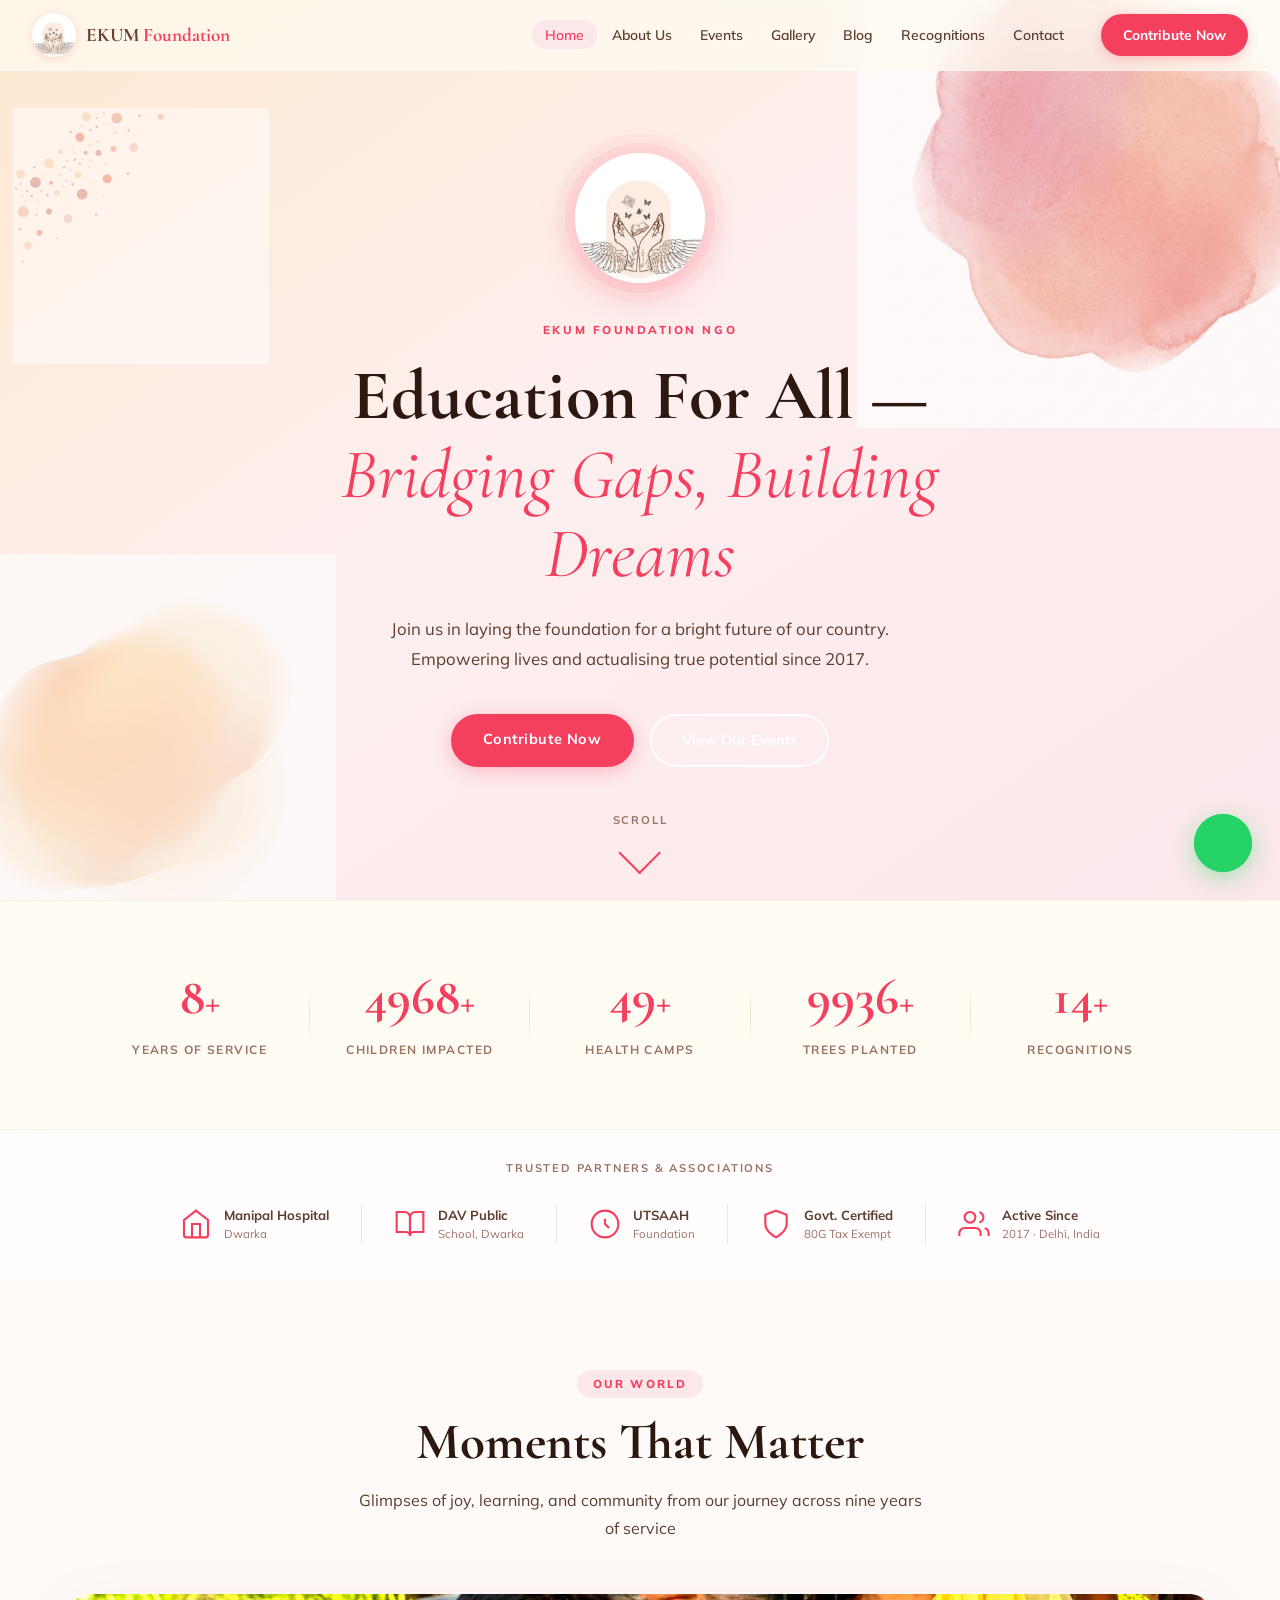
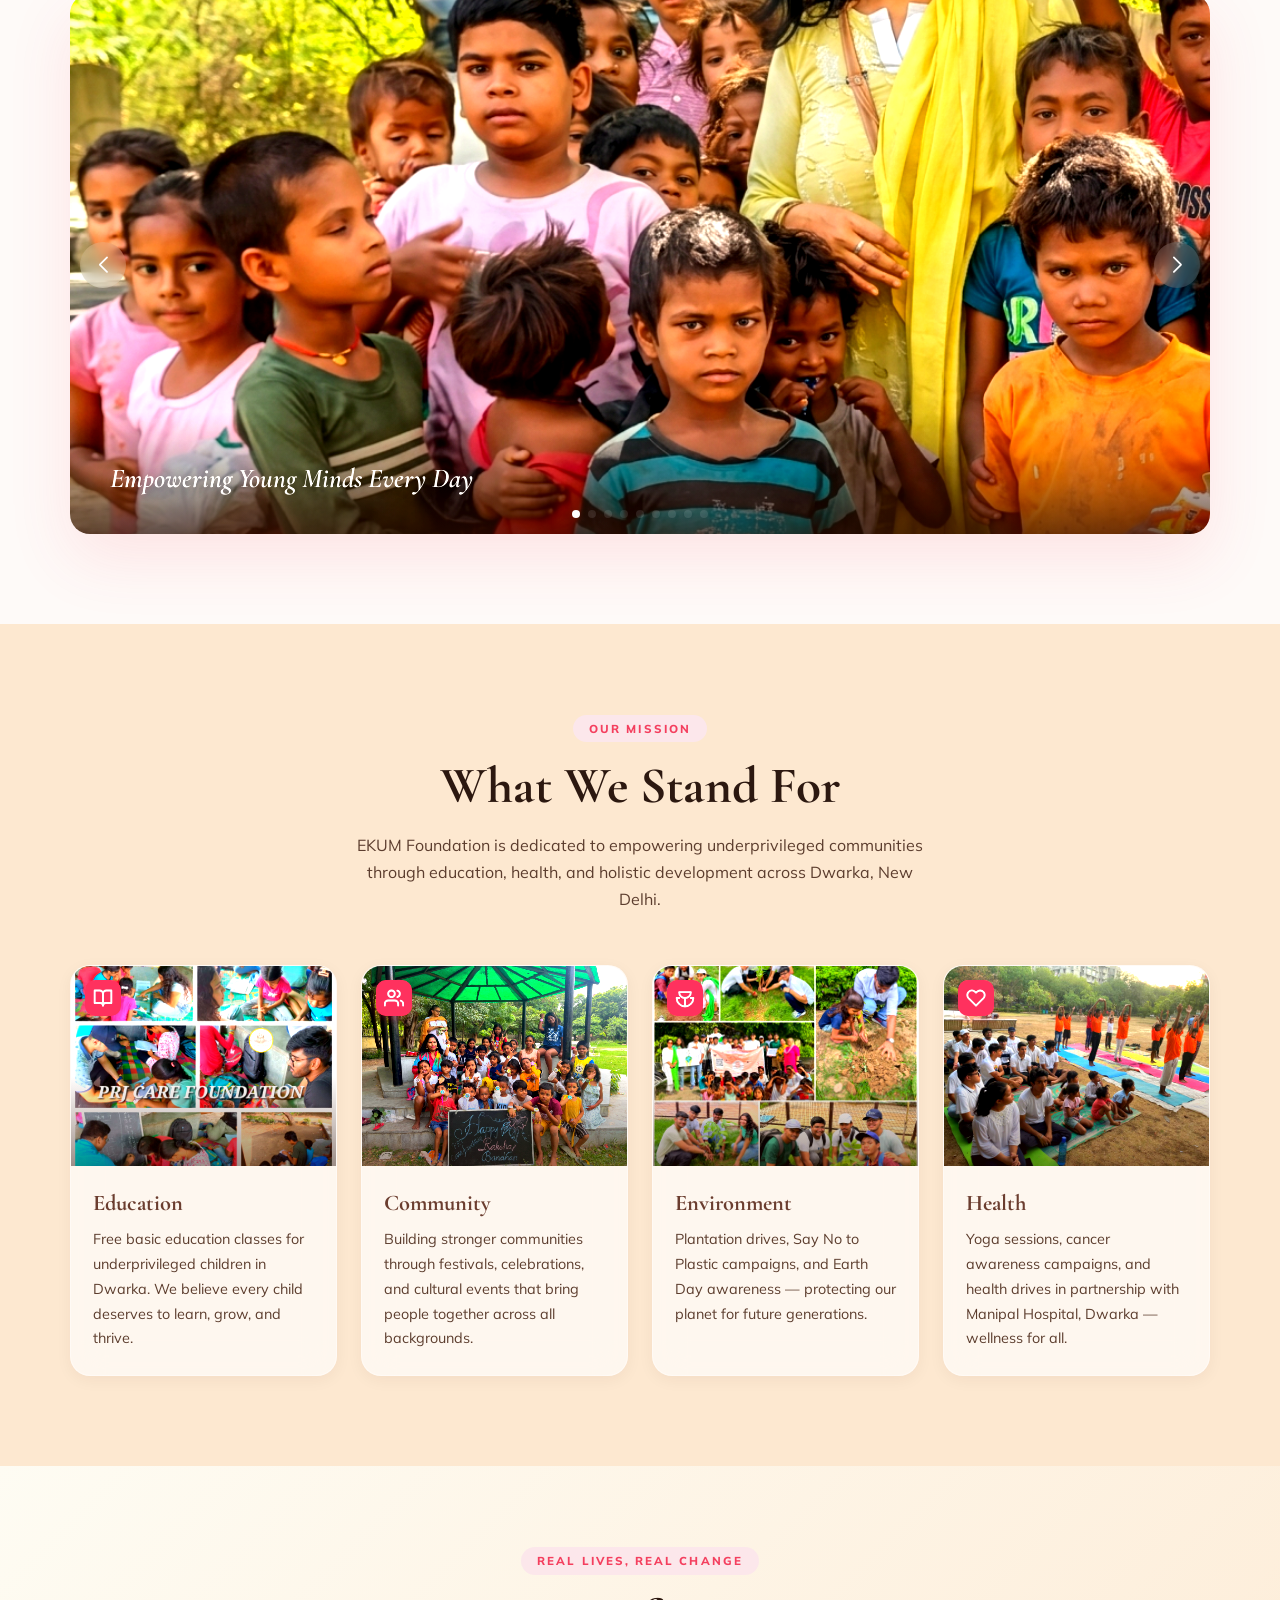
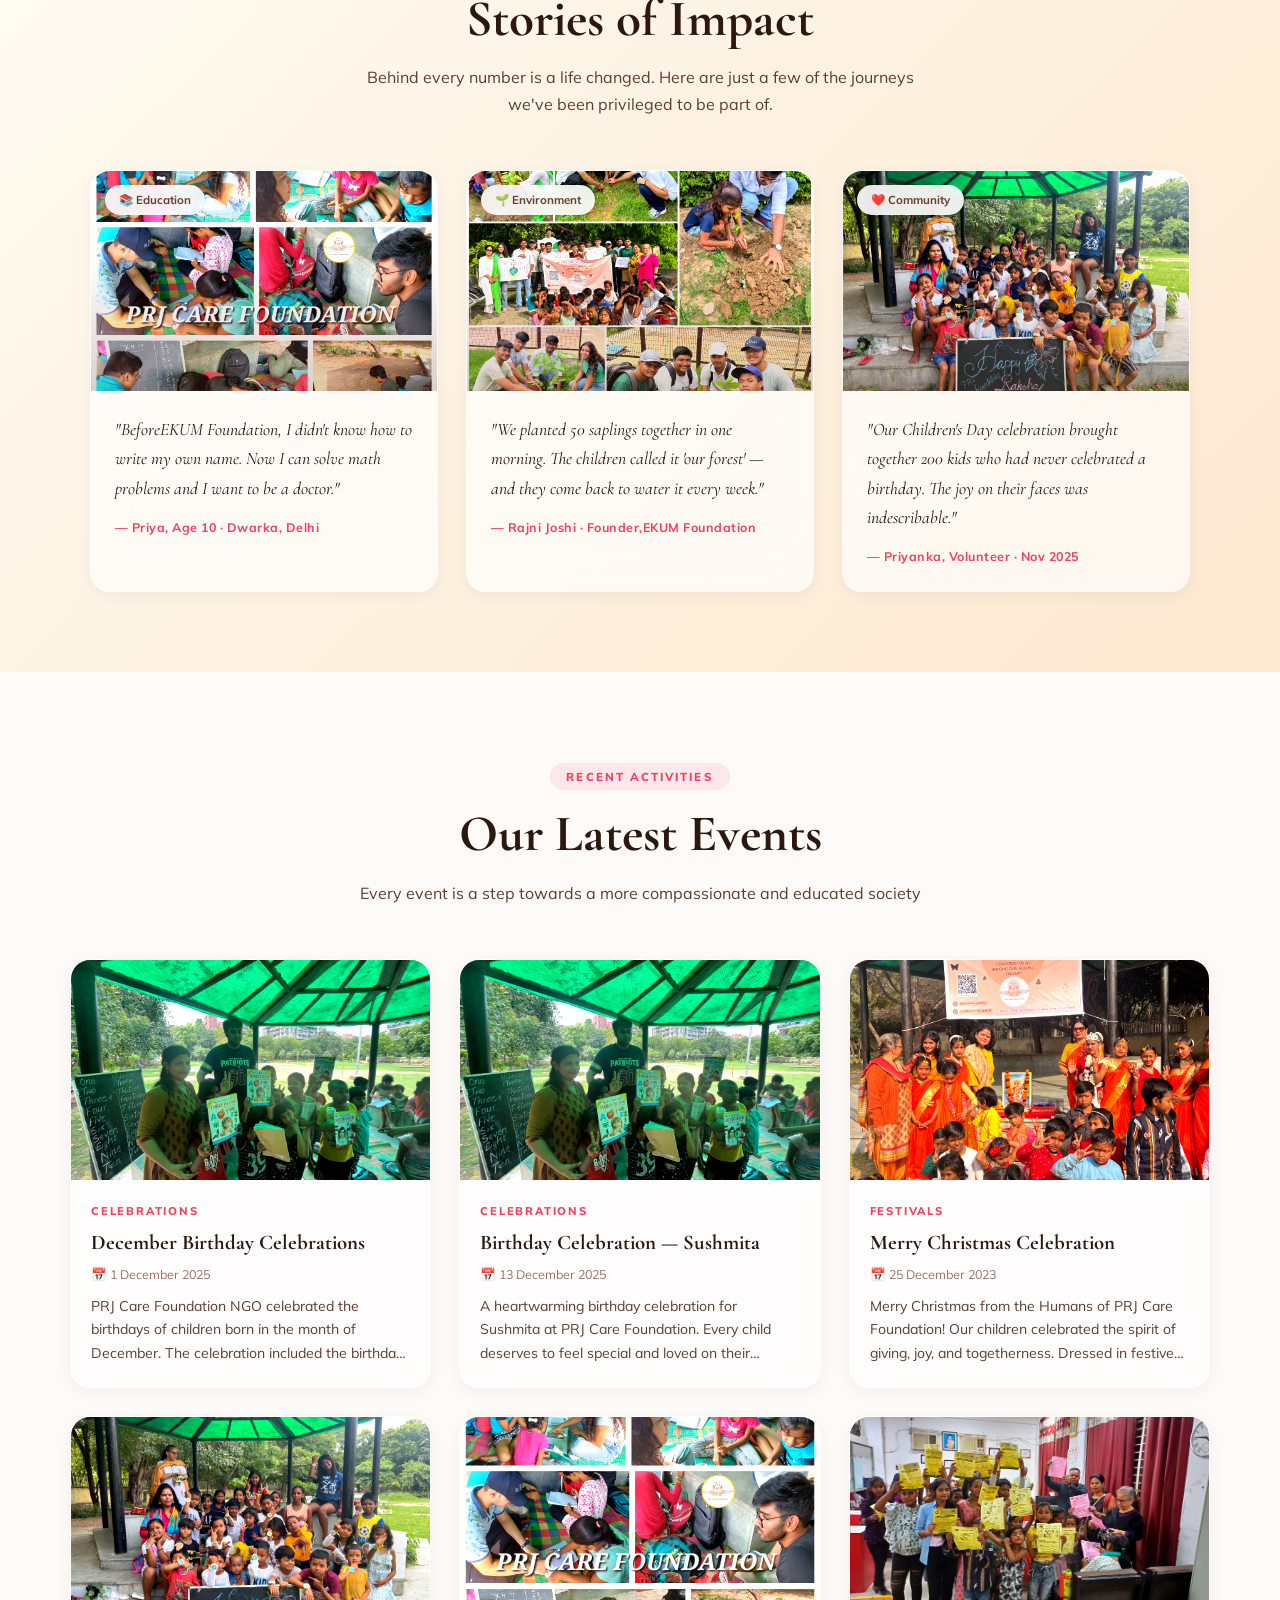
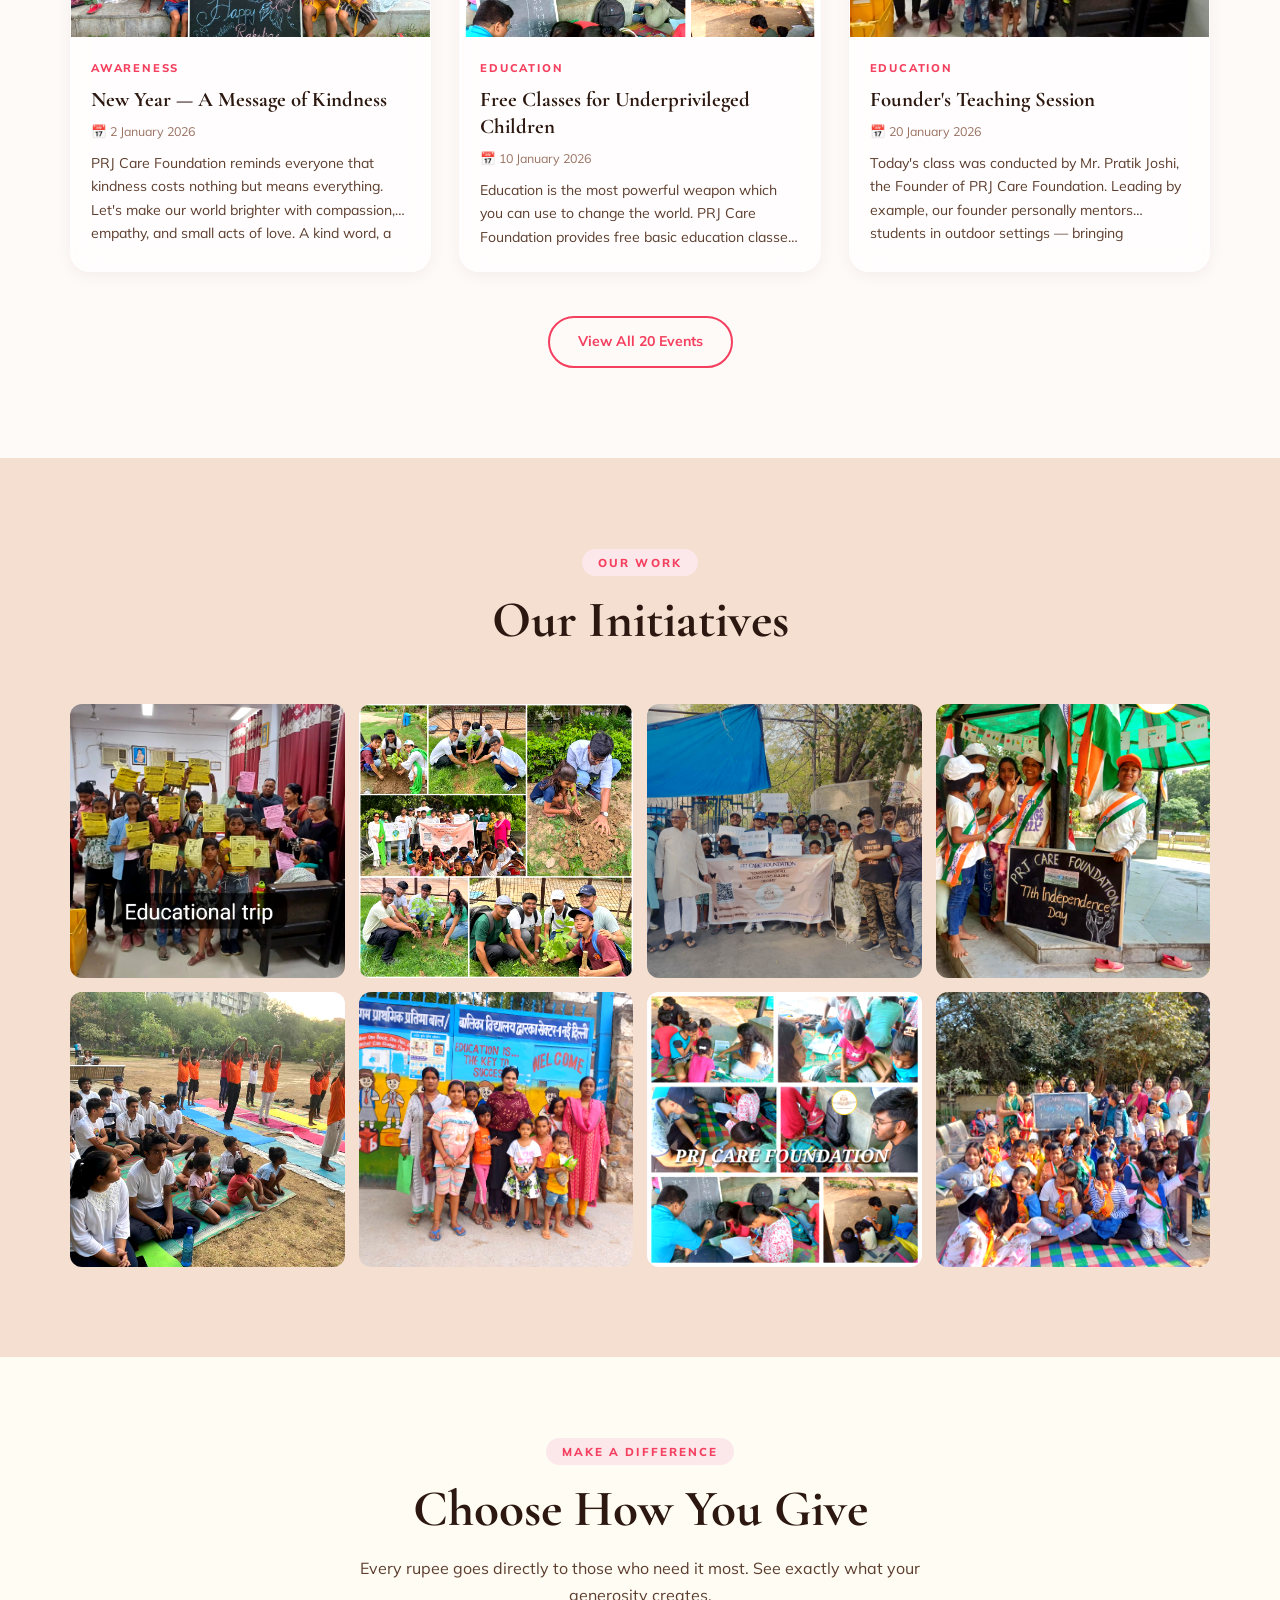
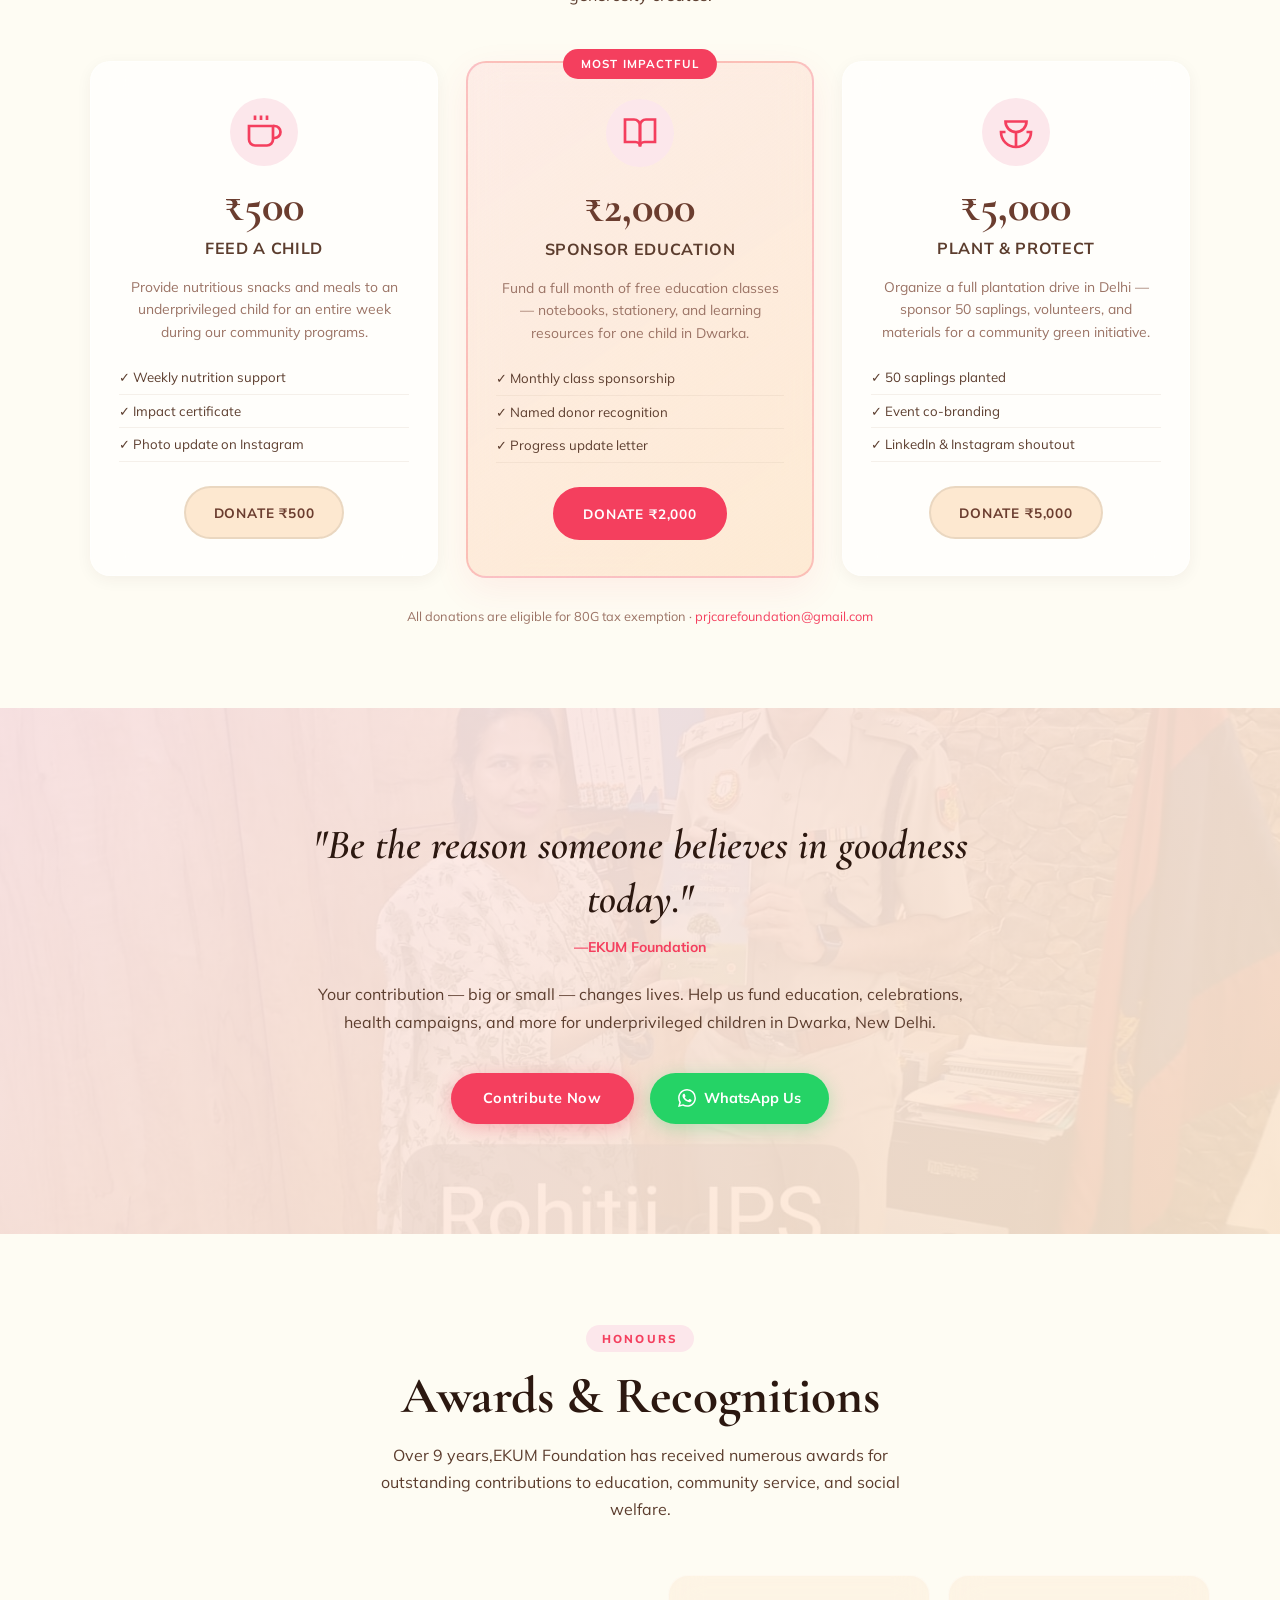
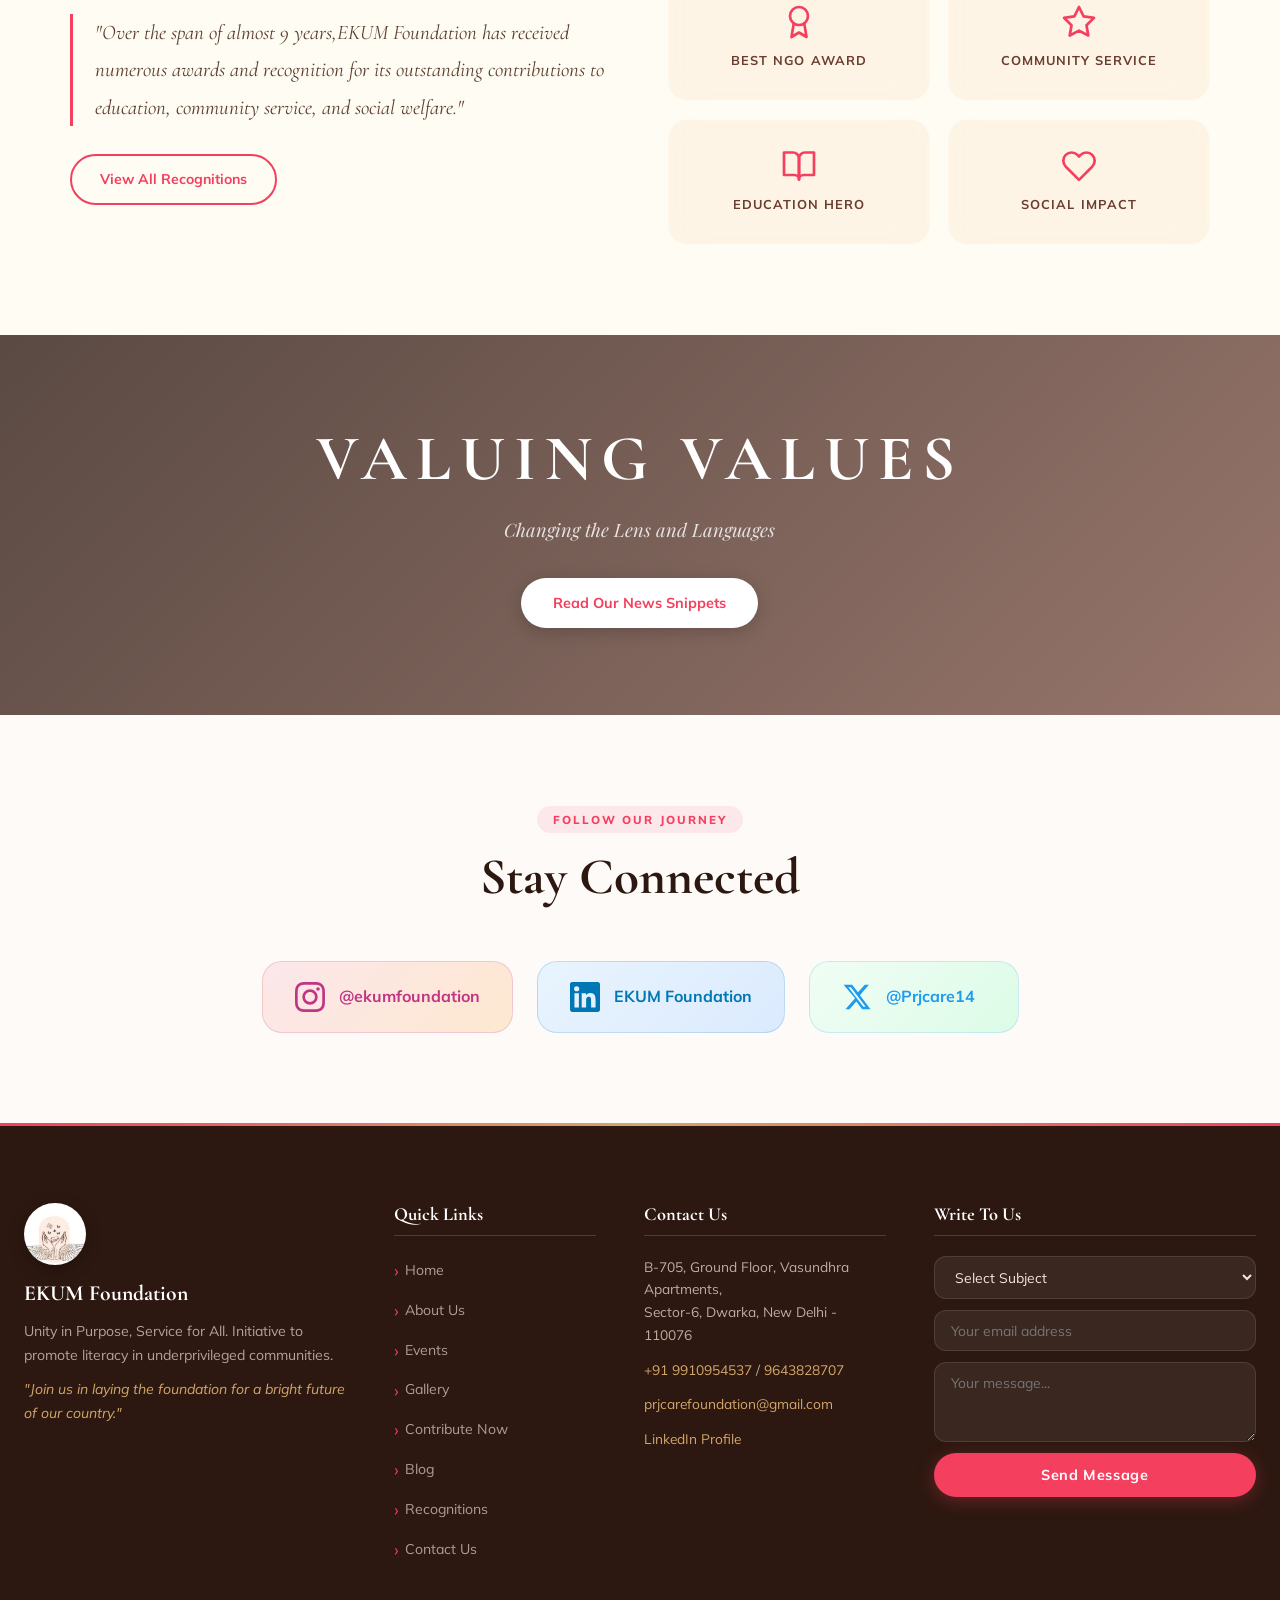
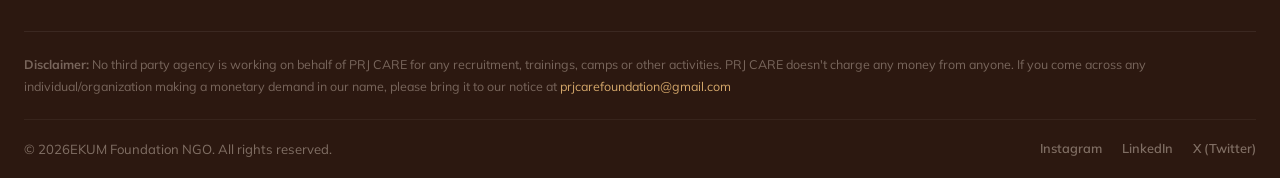
==== commit 7f504f97: "🏷️ Full rebrand: PRJ Care Foundation → EKUM Foundation - Main brand renamed to EKUM Foundation acros" ====
--- a/index.html
+++ b/index.html
@@ -3,7 +3,7 @@
 <head>
   <meta charset="UTF-8" />
   <meta name="viewport" content="width=device-width, initial-scale=1.0" />
-  <title>PRJ Care Foundation | Education For All</title>
+  <title>EKUM Foundation | Education For All</title>
   <link rel="icon" href="images/logo/ngoLogo.jpg" type="image/jpeg" />
   <link rel="preconnect" href="https://fonts.googleapis.com" />
   <link rel="preconnect" href="https://fonts.gstatic.com" crossorigin />
@@ -20,8 +20,8 @@
 <nav class="navbar" id="navbar">
   <div class="nav-container">
     <a href="index.html" class="nav-logo">
-      <img src="images/logo/ngoLogo.jpg" alt="PRJ Care Foundation" />
-      <span class="nav-logo-text">PRJ <span>Care</span> Foundation</span>
+      <img src="images/logo/ngoLogo.jpg" alt="EKUM Foundation" />
+      <span class="nav-logo-text">EKUM <span>Foundation</span></span>
     </a>
     <ul class="nav-links" id="navLinks">
       <li><a href="index.html" class="active">Home</a></li>
@@ -47,9 +47,9 @@
   <img src="images/ai/blob_scatter.png" class="hero-blob hero-blob-scatter" alt="" aria-hidden="true" />
   <div class="hero-content">
     <div class="hero-logo-wrap">
-      <img src="images/logo/ngoLogo.jpg" alt="PRJ Care Foundation Logo" class="hero-logo" />
-    </div>
-    <p class="hero-eyebrow" data-aos="fade-up" data-aos-delay="50">PRJ Care Foundation NGO</p>
+      <img src="images/logo/ngoLogo.jpg" alt="EKUM Foundation Logo" class="hero-logo" />
+    </div>
+    <p class="hero-eyebrow" data-aos="fade-up" data-aos-delay="50">EKUM Foundation NGO</p>
     <h1 class="hero-title" data-aos="fade-up" data-aos-delay="150">
       Education For All —<br/>
       <em>Bridging Gaps, Building Dreams</em>
@@ -198,7 +198,7 @@
   <div class="section-header" data-aos="fade-up">
     <span class="section-tag">Our Mission</span>
     <h2 class="section-title">What We Stand For</h2>
-    <p class="section-sub">PRJ Care Foundation is dedicated to empowering underprivileged communities through education, health, and holistic development across Dwarka, New Delhi.</p>
+    <p class="section-sub">EKUM Foundation is dedicated to empowering underprivileged communities through education, health, and holistic development across Dwarka, New Delhi.</p>
   </div>
   <div class="pillars-grid">
 
@@ -283,7 +283,7 @@
         <div class="impact-story-tag">📚 Education</div>
       </div>
       <div class="impact-story-body">
-        <p class="impact-story-quote">"Before PRJ Care, I didn't know how to write my own name. Now I can solve math problems and I want to be a doctor."</p>
+        <p class="impact-story-quote">"BeforeEKUM Foundation, I didn't know how to write my own name. Now I can solve math problems and I want to be a doctor."</p>
         <p class="impact-story-name">— Priya, Age 10 · Dwarka, Delhi</p>
       </div>
     </div>
@@ -294,7 +294,7 @@
       </div>
       <div class="impact-story-body">
         <p class="impact-story-quote">"We planted 50 saplings together in one morning. The children called it 'our forest' — and they come back to water it every week."</p>
-        <p class="impact-story-name">— Rajni Joshi · Founder, PRJ Care Foundation</p>
+        <p class="impact-story-name">— Rajni Joshi · Founder,EKUM Foundation</p>
       </div>
     </div>
     <div class="impact-story-card" data-aos="fade-up" data-aos-delay="240">
@@ -426,7 +426,7 @@
   <div class="contribute-cta-overlay"></div>
   <div class="contribute-content" data-aos="fade-up">
     <h2>"Be the reason someone believes in goodness today."</h2>
-    <p class="attr">— PRJ Care Foundation</p>
+    <p class="attr">—EKUM Foundation</p>
     <p class="contribute-desc">Your contribution — big or small — changes lives. Help us fund education, celebrations, health campaigns, and more for underprivileged children in Dwarka, New Delhi.</p>
     <div class="contribute-btns">
       <a href="contribute.html" class="btn-primary">Contribute Now</a>
@@ -443,12 +443,12 @@
   <div class="section-header" data-aos="fade-up">
     <span class="section-tag">Honours</span>
     <h2 class="section-title">Awards & Recognitions</h2>
-    <p class="section-sub">Over 9 years, PRJ Care Foundation has received numerous awards for outstanding contributions to education, community service, and social welfare.</p>
+    <p class="section-sub">Over 9 years,EKUM Foundation has received numerous awards for outstanding contributions to education, community service, and social welfare.</p>
   </div>
   <div class="recognition-content" data-aos="fade-up" data-aos-delay="100">
     <div class="recognition-text">
       <blockquote>
-        "Over the span of almost 9 years, PRJ Care Foundation has received numerous awards and recognition for its outstanding contributions to education, community service, and social welfare."
+        "Over the span of almost 9 years,EKUM Foundation has received numerous awards and recognition for its outstanding contributions to education, community service, and social welfare."
       </blockquote>
       <a href="recognitions.html" class="btn-outline-dark">View All Recognitions</a>
     </div>
@@ -498,13 +498,13 @@
     <h2 class="section-title">Stay Connected</h2>
   </div>
   <div class="social-links" data-aos="fade-up" data-aos-delay="80">
-    <a href="https://www.instagram.com/prjcarefoundation/" target="_blank" class="social-card instagram">
+    <a href="https://www.instagram.com/ekumfoundation/" target="_blank" class="social-card instagram">
       <svg viewBox="0 0 24 24" fill="currentColor" width="30" height="30"><path d="M12 2.163c3.204 0 3.584.012 4.85.07 3.252.148 4.771 1.691 4.919 4.919.058 1.265.069 1.645.069 4.849 0 3.205-.012 3.584-.069 4.849-.149 3.225-1.664 4.771-4.919 4.919-1.266.058-1.644.07-4.85.07-3.204 0-3.584-.012-4.849-.07-3.26-.149-4.771-1.699-4.919-4.92-.058-1.265-.07-1.644-.07-4.849 0-3.204.013-3.583.07-4.849.149-3.227 1.664-4.771 4.919-4.919 1.266-.057 1.645-.069 4.849-.069zM12 0C8.741 0 8.333.014 7.053.072 2.695.272.273 2.69.073 7.052.014 8.333 0 8.741 0 12c0 3.259.014 3.668.072 4.948.2 4.358 2.618 6.78 6.98 6.98C8.333 23.986 8.741 24 12 24c3.259 0 3.668-.014 4.948-.072 4.354-.2 6.782-2.618 6.979-6.98.059-1.28.073-1.689.073-4.948 0-3.259-.014-3.667-.072-4.947-.196-4.354-2.617-6.78-6.979-6.98C15.668.014 15.259 0 12 0zm0 5.838a6.162 6.162 0 100 12.324 6.162 6.162 0 000-12.324zM12 16a4 4 0 110-8 4 4 0 010 8zm6.406-11.845a1.44 1.44 0 100 2.881 1.44 1.44 0 000-2.881z"/></svg>
-      <span>@prjcarefoundation</span>
+      <span>@ekumfoundation</span>
     </a>
     <a href="https://www.linkedin.com/company/prj-care-foundation/" target="_blank" class="social-card linkedin">
       <svg viewBox="0 0 24 24" fill="currentColor" width="30" height="30"><path d="M20.447 20.452h-3.554v-5.569c0-1.328-.027-3.037-1.852-3.037-1.853 0-2.136 1.445-2.136 2.939v5.667H9.351V9h3.414v1.561h.046c.477-.9 1.637-1.85 3.37-1.85 3.601 0 4.267 2.37 4.267 5.455v6.286zM5.337 7.433a2.062 2.062 0 01-2.063-2.065 2.064 2.064 0 112.063 2.065zm1.782 13.019H3.555V9h3.564v11.452zM22.225 0H1.771C.792 0 0 .774 0 1.729v20.542C0 23.227.792 24 1.771 24h20.451C23.2 24 24 23.227 24 22.271V1.729C24 .774 23.2 0 22.222 0h.003z"/></svg>
-      <span>PRJ Care Foundation</span>
+      <span>EKUM Foundation</span>
     </a>
     <a href="https://x.com/Prjcare14" target="_blank" class="social-card twitter">
       <svg viewBox="0 0 24 24" fill="currentColor" width="30" height="30"><path d="M18.244 2.25h3.308l-7.227 8.26 8.502 11.24H16.17l-4.714-6.231-5.401 6.231H2.742l7.736-8.849L1.254 2.25H8.08l4.713 5.88 5.45-5.88zm-1.161 17.52h1.833L7.084 4.126H5.117z"/></svg>
@@ -517,9 +517,9 @@
 <footer class="footer">
   <div class="footer-container">
     <div class="footer-brand">
-      <img src="images/logo/ngoLogo.jpg" alt="PRJ Care Foundation" class="footer-logo" />
-      <h3>PRJ Care Foundation</h3>
-      <p>Empowering Lives &amp; Actualising True Potential. Initiative to promote literacy in underprivileged communities.</p>
+      <img src="images/logo/ngoLogo.jpg" alt="EKUM Foundation" class="footer-logo" />
+      <h3>EKUM Foundation</h3>
+      <p>Unity in Purpose, Service for All. Initiative to promote literacy in underprivileged communities.</p>
       <p class="footer-tagline"><em>"Join us in laying the foundation for a bright future of our country."</em></p>
     </div>
     <div class="footer-links">
@@ -563,9 +563,9 @@
     <p><strong>Disclaimer:</strong> No third party agency is working on behalf of PRJ CARE for any recruitment, trainings, camps or other activities. PRJ CARE doesn't charge any money from anyone. If you come across any individual/organization making a monetary demand in our name, please bring it to our notice at <a href="mailto:prjcarefoundation@gmail.com">prjcarefoundation@gmail.com</a></p>
   </div>
   <div class="footer-bottom">
-    <p>© 2026 PRJ Care Foundation NGO. All rights reserved.</p>
+    <p>© 2026EKUM Foundation NGO. All rights reserved.</p>
     <div class="footer-social-mini">
-      <a href="https://www.instagram.com/prjcarefoundation/" target="_blank">Instagram</a>
+      <a href="https://www.instagram.com/ekumfoundation/" target="_blank">Instagram</a>
       <a href="https://www.linkedin.com/company/prj-care-foundation/" target="_blank">LinkedIn</a>
       <a href="https://x.com/Prjcare14" target="_blank">X (Twitter)</a>
     </div>
@@ -589,8 +589,8 @@
       <svg width="20" height="20" viewBox="0 0 24 24" fill="none" stroke="currentColor" stroke-width="2.5"><line x1="18" y1="6" x2="6" y2="18"/><line x1="6" y1="6" x2="18" y2="18"/></svg>
     </button>
     <div class="upi-modal-header">
-      <img src="images/logo/ngoLogo.jpg" alt="PRJ Care Foundation" class="upi-modal-logo" />
-      <h2 id="upiModalTitle">Support PRJ Care Foundation</h2>
+      <img src="images/logo/ngoLogo.jpg" alt="EKUM Foundation" class="upi-modal-logo" />
+      <h2 id="upiModalTitle">SupportEKUM Foundation</h2>
       <p class="upi-modal-sub" id="upiModalTier">Your donation makes a real difference</p>
     </div>
     <div class="upi-modal-amount" id="upiModalAmount">₹0</div>
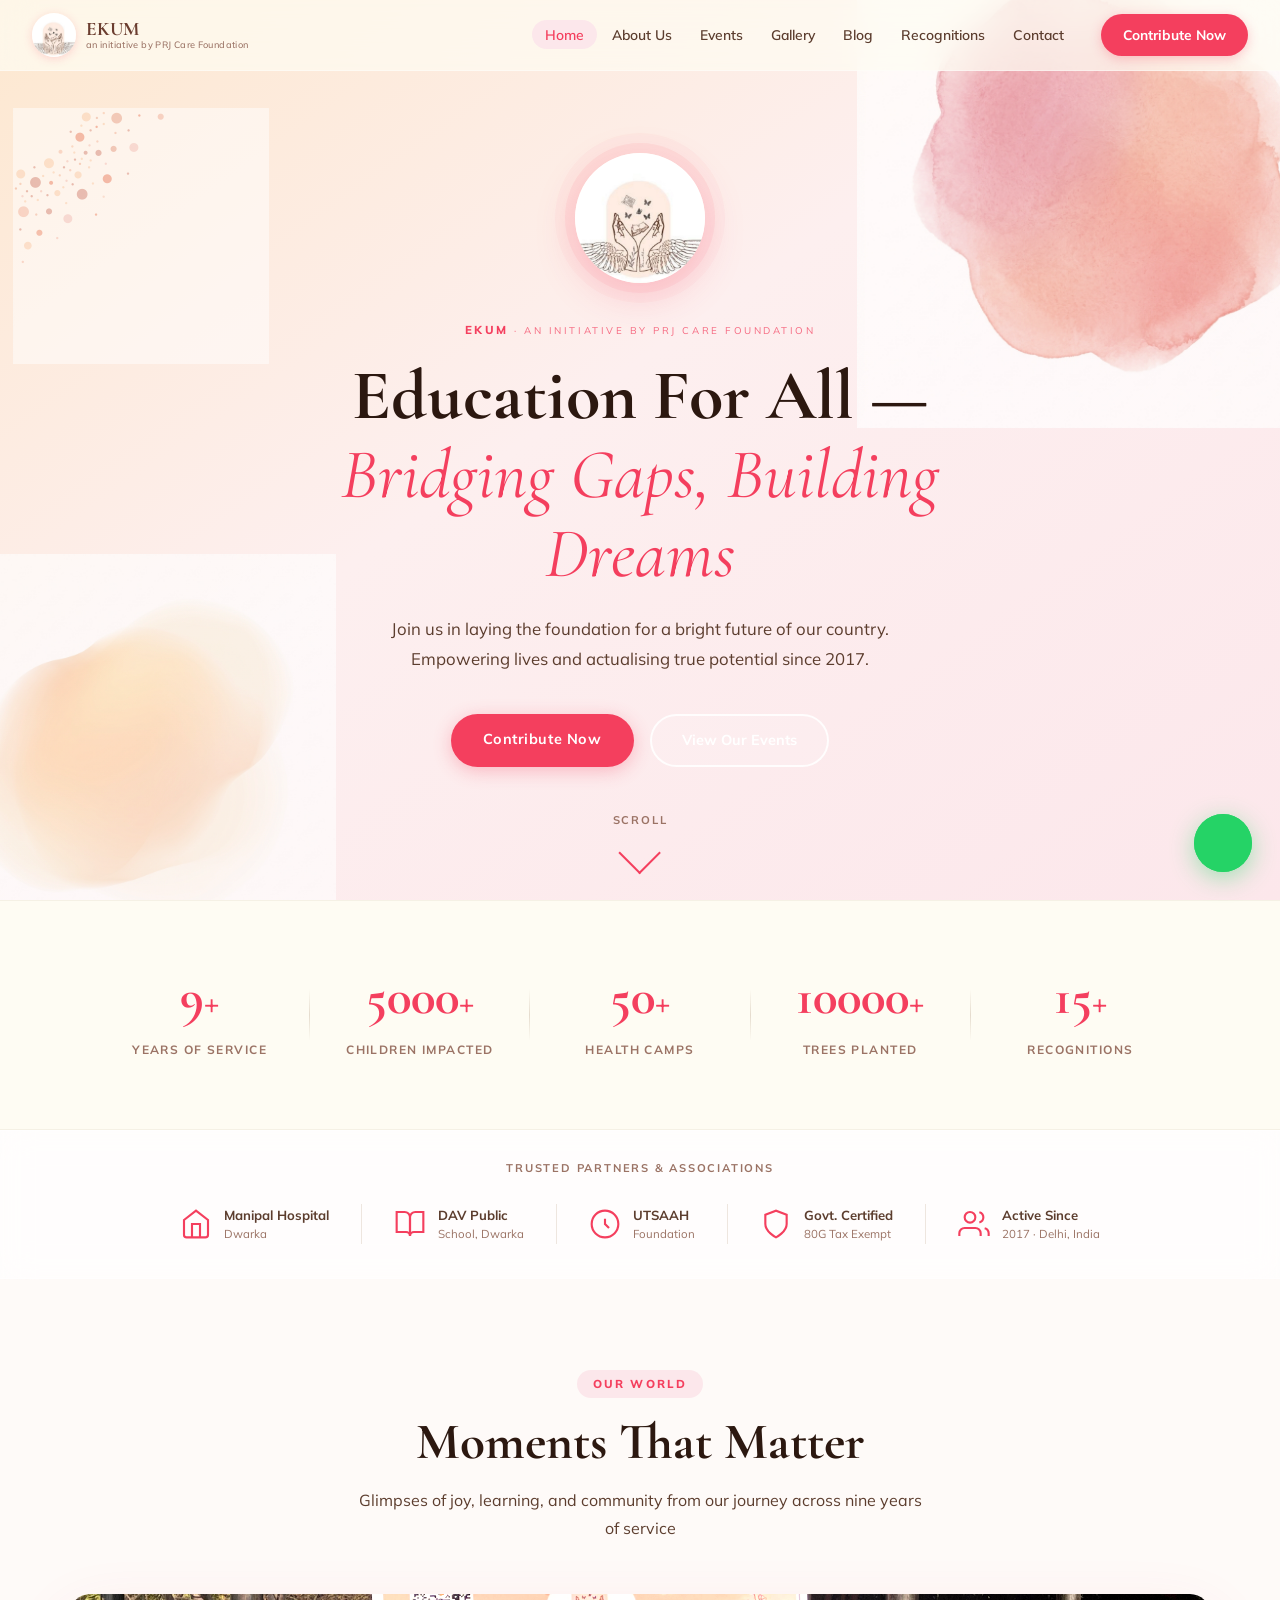
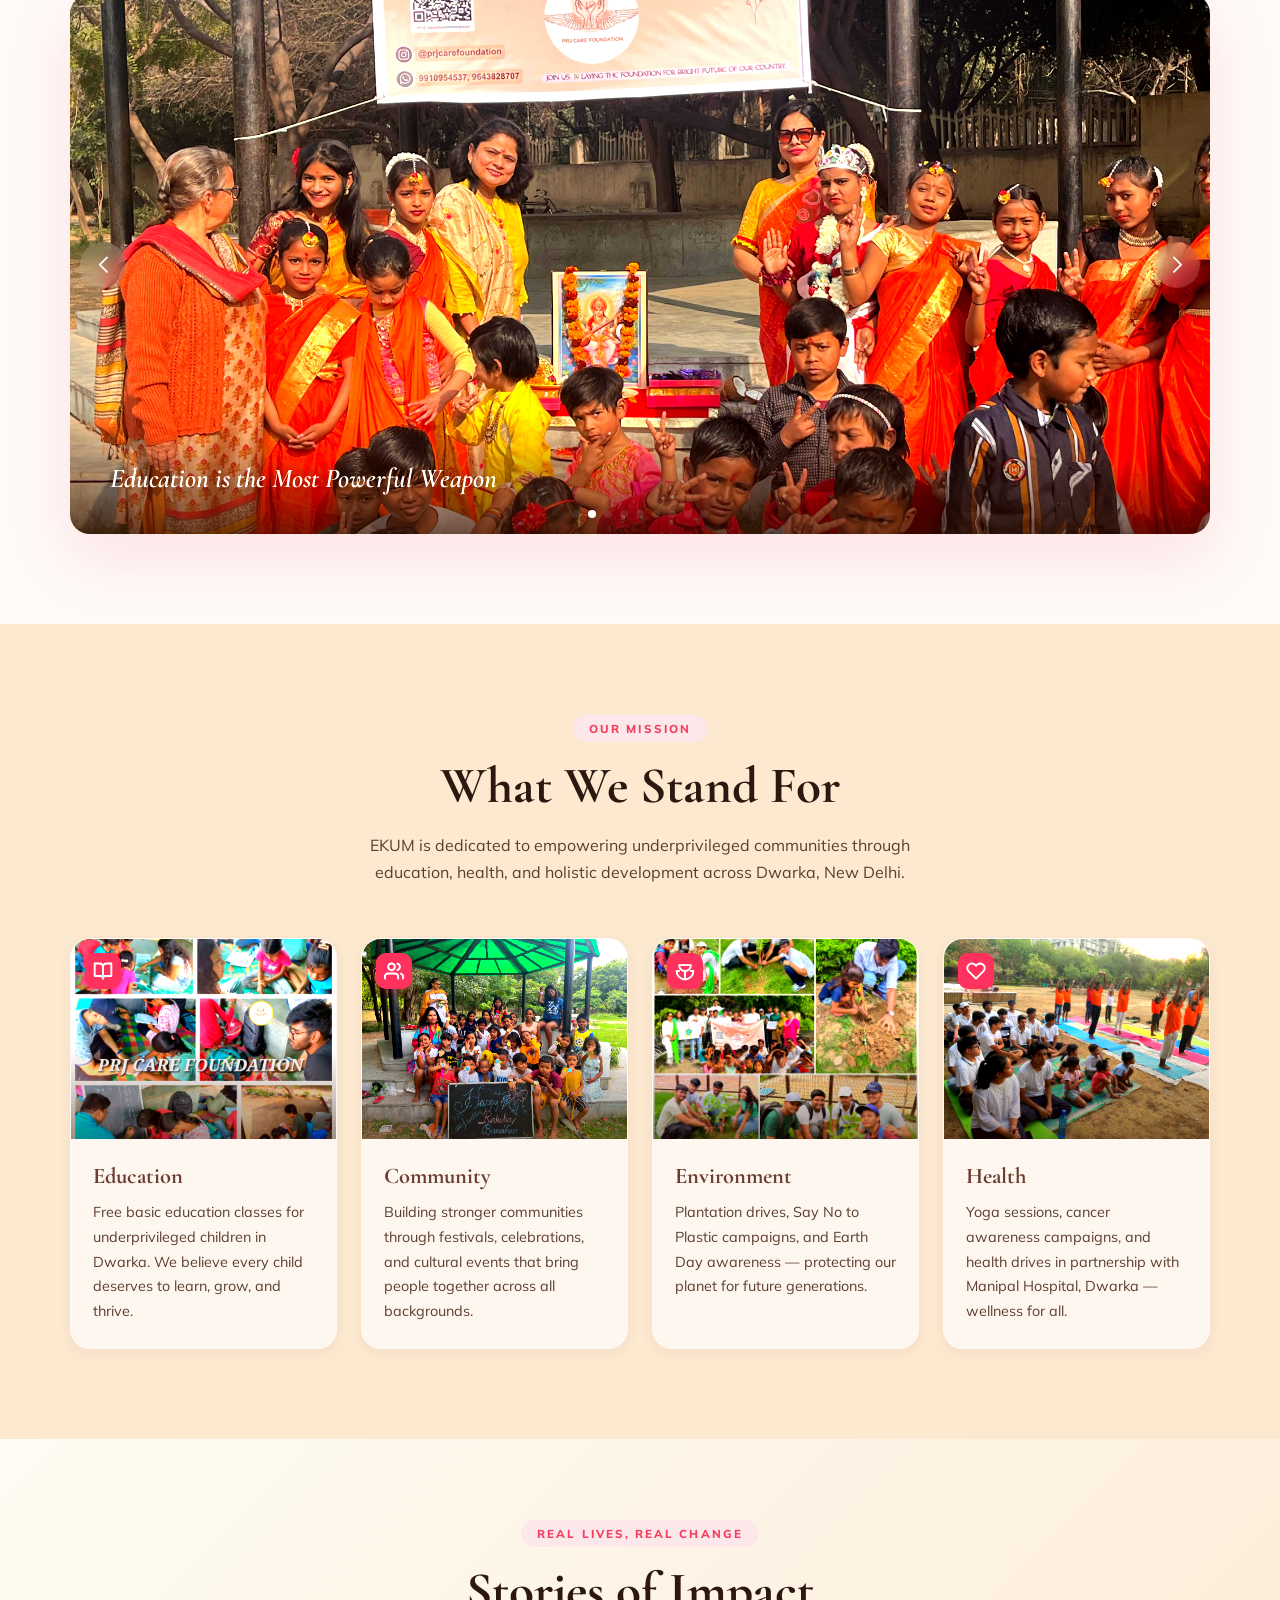
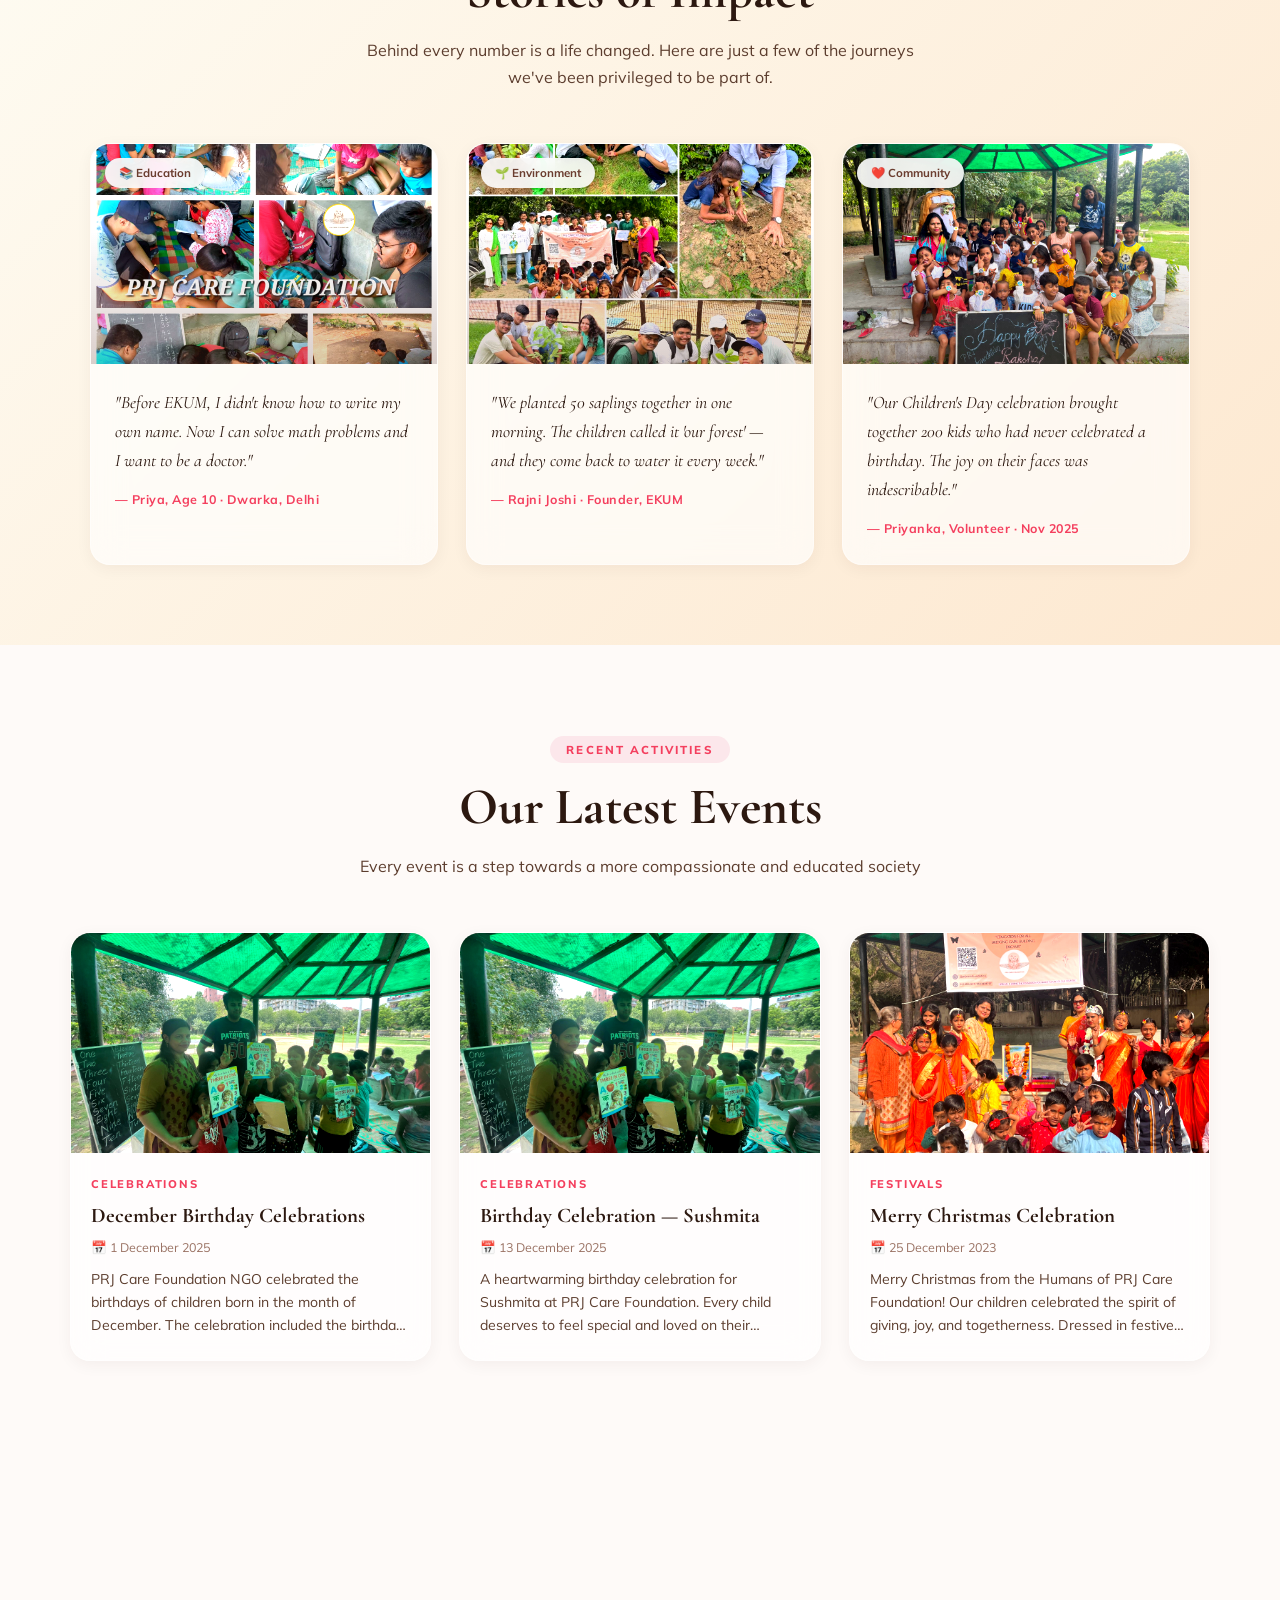
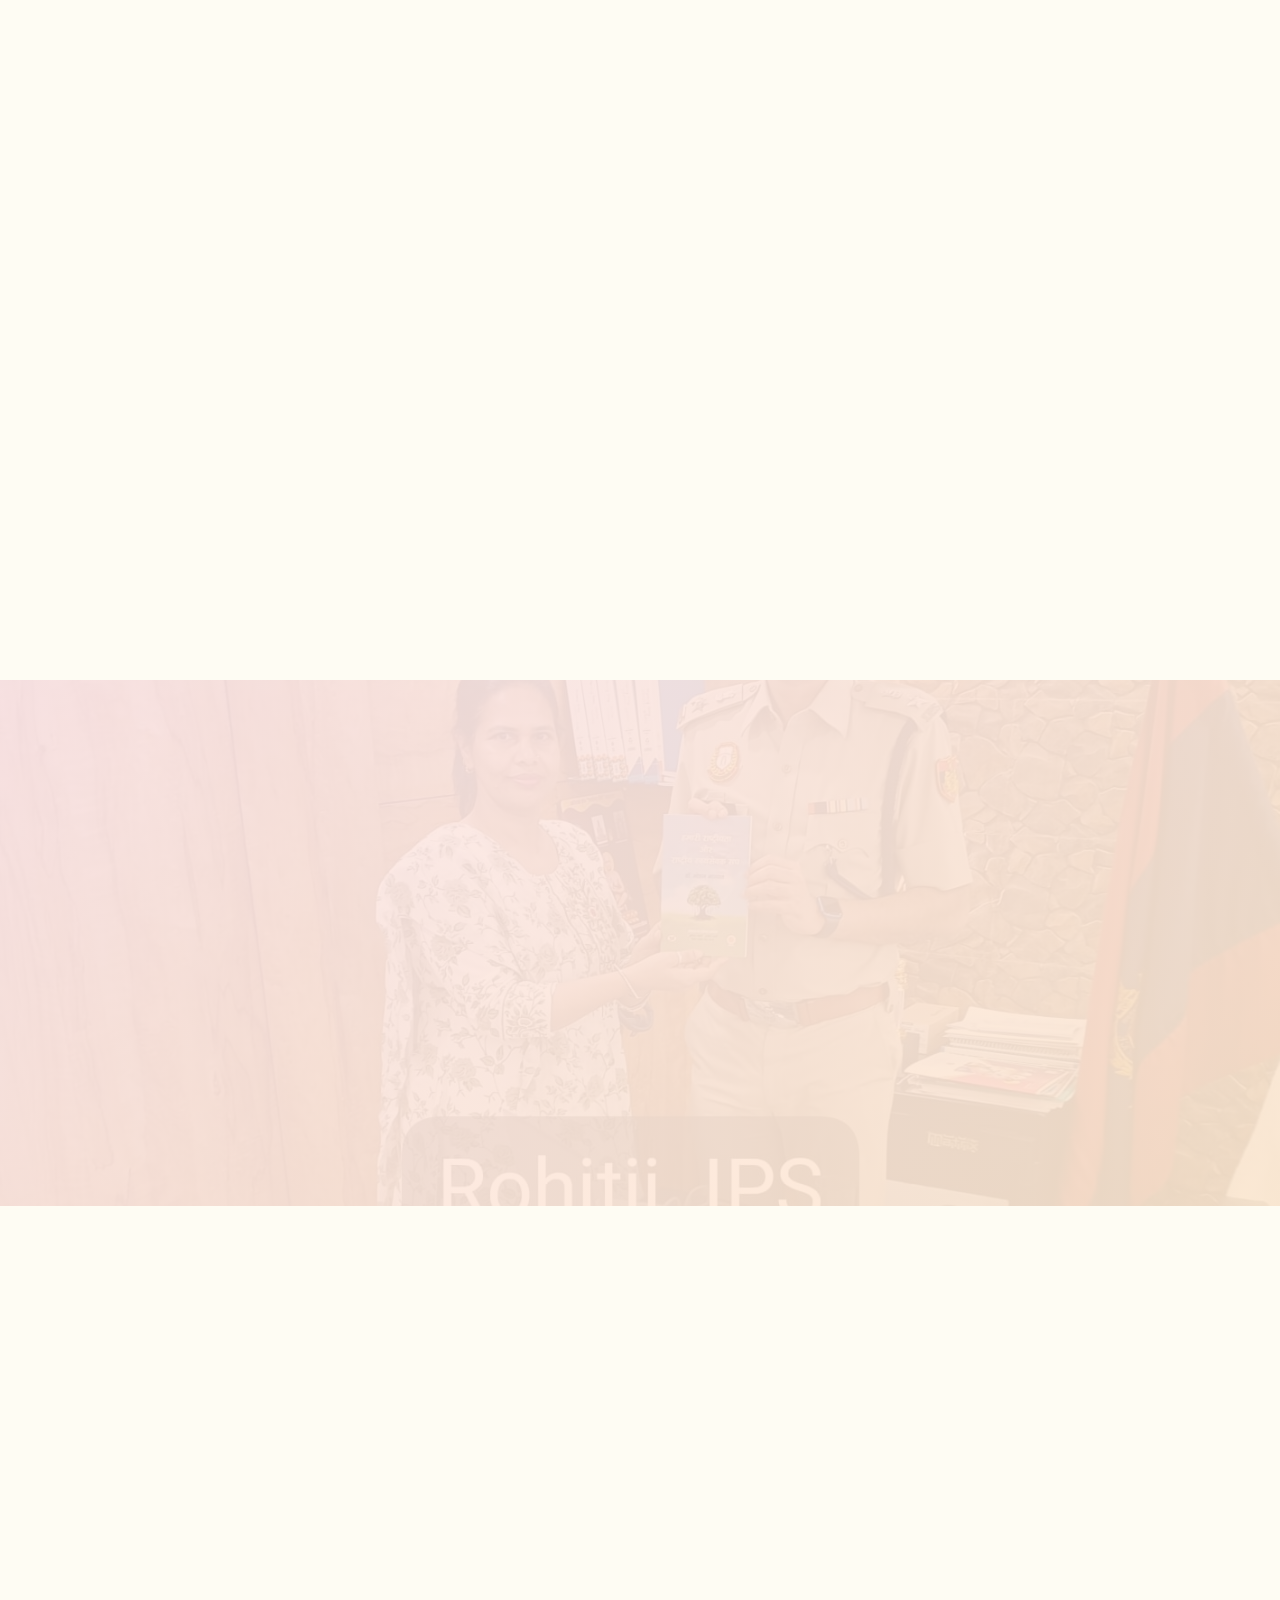
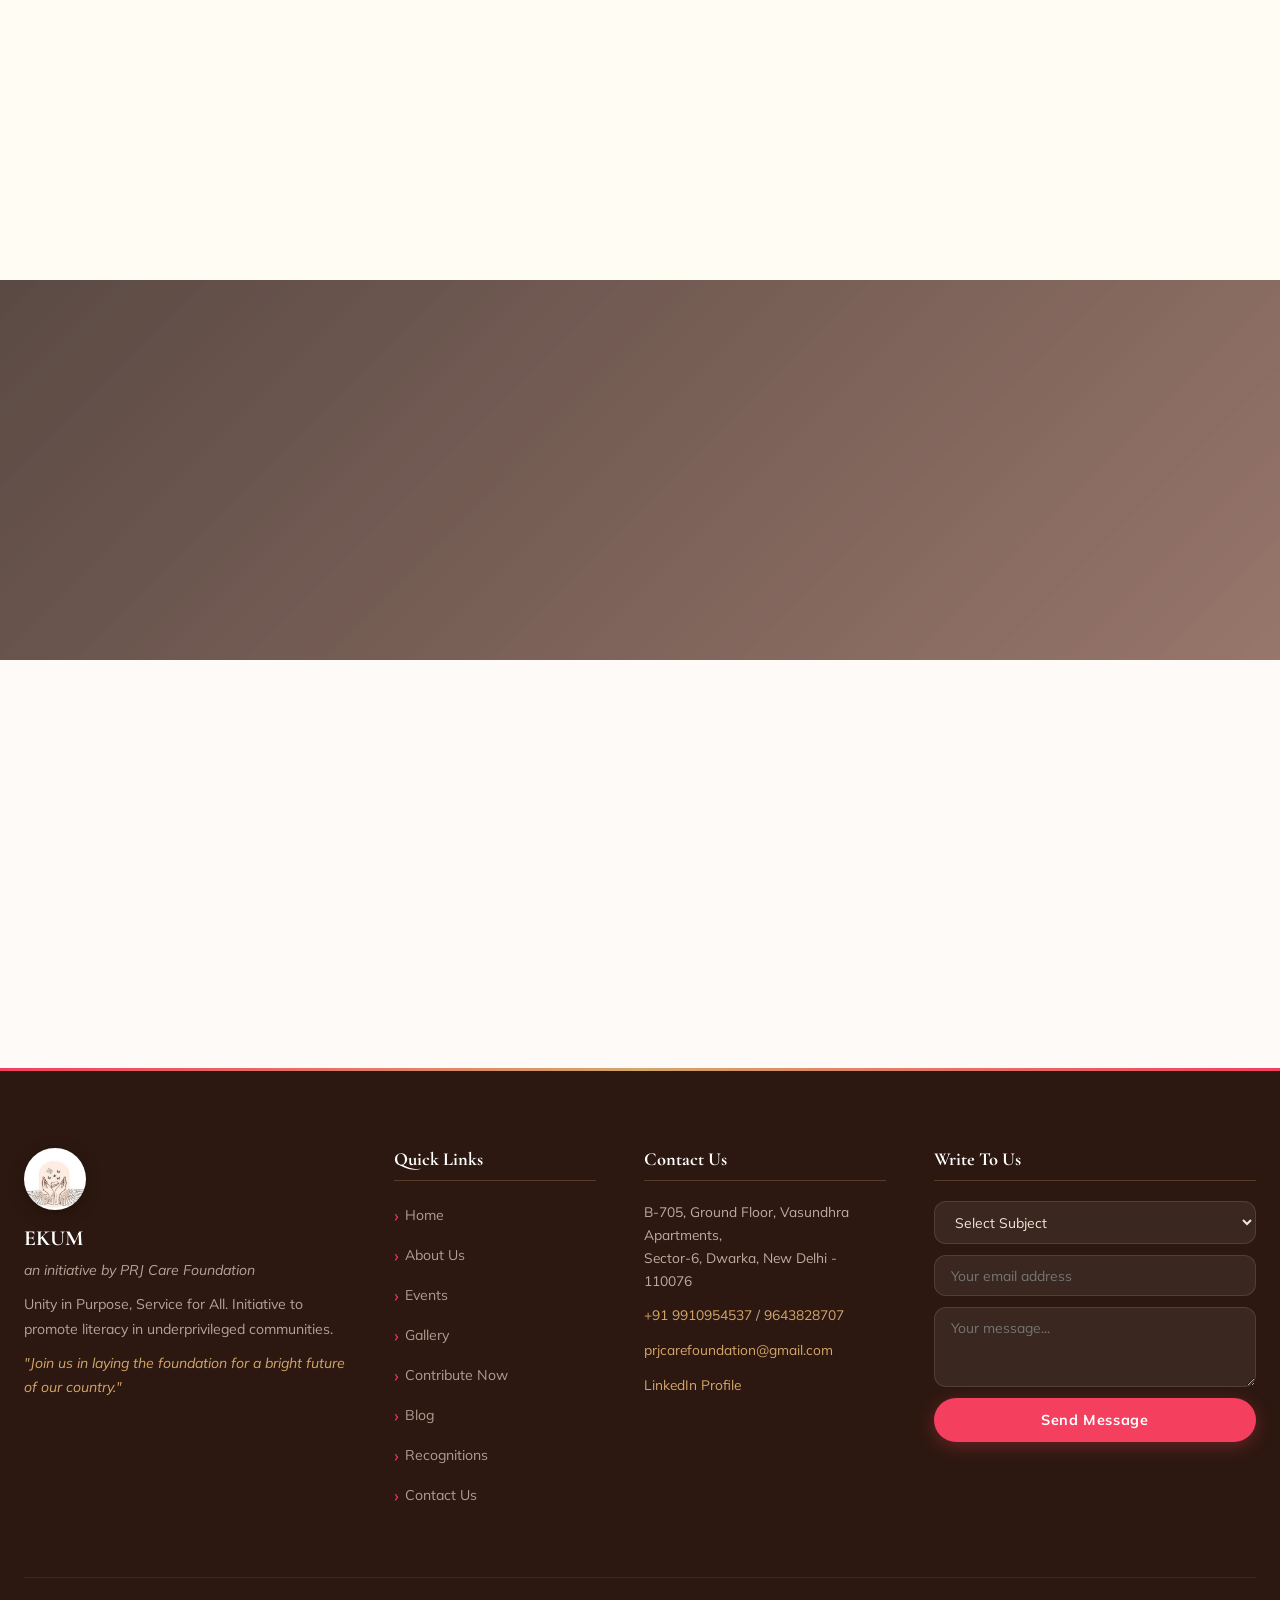
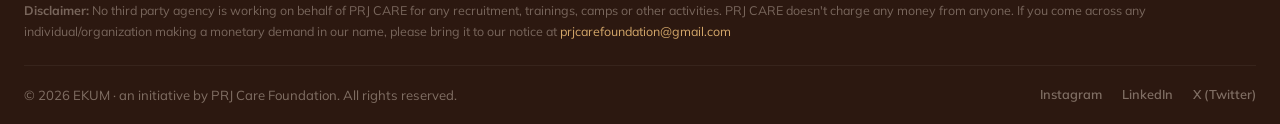
==== commit 0f7d0260: "🏷️ Final rebrand: EKUM · an initiative by PRJ Care Foundation Brand positioning: - Name: EKUM - Attr" ====
--- a/index.html
+++ b/index.html
@@ -3,7 +3,7 @@
 <head>
   <meta charset="UTF-8" />
   <meta name="viewport" content="width=device-width, initial-scale=1.0" />
-  <title>EKUM Foundation | Education For All</title>
+  <title>EKUM | Education For All</title>
   <link rel="icon" href="images/logo/ngoLogo.jpg" type="image/jpeg" />
   <link rel="preconnect" href="https://fonts.googleapis.com" />
   <link rel="preconnect" href="https://fonts.gstatic.com" crossorigin />
@@ -21,7 +21,7 @@
   <div class="nav-container">
     <a href="index.html" class="nav-logo">
       <img src="images/logo/ngoLogo.jpg" alt="EKUM Foundation" />
-      <span class="nav-logo-text">EKUM <span>Foundation</span></span>
+      <span class="nav-logo-text">EKUM<small class="nav-initiative">an initiative by PRJ Care Foundation</small></span>
     </a>
     <ul class="nav-links" id="navLinks">
       <li><a href="index.html" class="active">Home</a></li>
@@ -49,7 +49,7 @@
     <div class="hero-logo-wrap">
       <img src="images/logo/ngoLogo.jpg" alt="EKUM Foundation Logo" class="hero-logo" />
     </div>
-    <p class="hero-eyebrow" data-aos="fade-up" data-aos-delay="50">EKUM Foundation NGO</p>
+    <p class="hero-eyebrow" data-aos="fade-up" data-aos-delay="50">EKUM <span style="font-weight:400;opacity:.75;font-size:.85em;">· an initiative by PRJ Care Foundation</span></p>
     <h1 class="hero-title" data-aos="fade-up" data-aos-delay="150">
       Education For All —<br/>
       <em>Bridging Gaps, Building Dreams</em>
@@ -198,7 +198,7 @@
   <div class="section-header" data-aos="fade-up">
     <span class="section-tag">Our Mission</span>
     <h2 class="section-title">What We Stand For</h2>
-    <p class="section-sub">EKUM Foundation is dedicated to empowering underprivileged communities through education, health, and holistic development across Dwarka, New Delhi.</p>
+    <p class="section-sub">EKUM is dedicated to empowering underprivileged communities through education, health, and holistic development across Dwarka, New Delhi.</p>
   </div>
   <div class="pillars-grid">
 
@@ -283,7 +283,7 @@
         <div class="impact-story-tag">📚 Education</div>
       </div>
       <div class="impact-story-body">
-        <p class="impact-story-quote">"BeforeEKUM Foundation, I didn't know how to write my own name. Now I can solve math problems and I want to be a doctor."</p>
+        <p class="impact-story-quote">"Before EKUM, I didn't know how to write my own name. Now I can solve math problems and I want to be a doctor."</p>
         <p class="impact-story-name">— Priya, Age 10 · Dwarka, Delhi</p>
       </div>
     </div>
@@ -294,7 +294,7 @@
       </div>
       <div class="impact-story-body">
         <p class="impact-story-quote">"We planted 50 saplings together in one morning. The children called it 'our forest' — and they come back to water it every week."</p>
-        <p class="impact-story-name">— Rajni Joshi · Founder,EKUM Foundation</p>
+        <p class="impact-story-name">— Rajni Joshi · Founder, EKUM</p>
       </div>
     </div>
     <div class="impact-story-card" data-aos="fade-up" data-aos-delay="240">
@@ -426,7 +426,7 @@
   <div class="contribute-cta-overlay"></div>
   <div class="contribute-content" data-aos="fade-up">
     <h2>"Be the reason someone believes in goodness today."</h2>
-    <p class="attr">—EKUM Foundation</p>
+    <p class="attr">— EKUM</p>
     <p class="contribute-desc">Your contribution — big or small — changes lives. Help us fund education, celebrations, health campaigns, and more for underprivileged children in Dwarka, New Delhi.</p>
     <div class="contribute-btns">
       <a href="contribute.html" class="btn-primary">Contribute Now</a>
@@ -443,12 +443,12 @@
   <div class="section-header" data-aos="fade-up">
     <span class="section-tag">Honours</span>
     <h2 class="section-title">Awards & Recognitions</h2>
-    <p class="section-sub">Over 9 years,EKUM Foundation has received numerous awards for outstanding contributions to education, community service, and social welfare.</p>
+    <p class="section-sub">Over 9 years, EKUM has received numerous awards for outstanding contributions to education, community service, and social welfare.</p>
   </div>
   <div class="recognition-content" data-aos="fade-up" data-aos-delay="100">
     <div class="recognition-text">
       <blockquote>
-        "Over the span of almost 9 years,EKUM Foundation has received numerous awards and recognition for its outstanding contributions to education, community service, and social welfare."
+        "Over the span of almost 9 years, EKUM has received numerous awards and recognition for its outstanding contributions to education, community service, and social welfare."
       </blockquote>
       <a href="recognitions.html" class="btn-outline-dark">View All Recognitions</a>
     </div>
@@ -504,7 +504,7 @@
     </a>
     <a href="https://www.linkedin.com/company/prj-care-foundation/" target="_blank" class="social-card linkedin">
       <svg viewBox="0 0 24 24" fill="currentColor" width="30" height="30"><path d="M20.447 20.452h-3.554v-5.569c0-1.328-.027-3.037-1.852-3.037-1.853 0-2.136 1.445-2.136 2.939v5.667H9.351V9h3.414v1.561h.046c.477-.9 1.637-1.85 3.37-1.85 3.601 0 4.267 2.37 4.267 5.455v6.286zM5.337 7.433a2.062 2.062 0 01-2.063-2.065 2.064 2.064 0 112.063 2.065zm1.782 13.019H3.555V9h3.564v11.452zM22.225 0H1.771C.792 0 0 .774 0 1.729v20.542C0 23.227.792 24 1.771 24h20.451C23.2 24 24 23.227 24 22.271V1.729C24 .774 23.2 0 22.222 0h.003z"/></svg>
-      <span>EKUM Foundation</span>
+      <span>EKUM</span>
     </a>
     <a href="https://x.com/Prjcare14" target="_blank" class="social-card twitter">
       <svg viewBox="0 0 24 24" fill="currentColor" width="30" height="30"><path d="M18.244 2.25h3.308l-7.227 8.26 8.502 11.24H16.17l-4.714-6.231-5.401 6.231H2.742l7.736-8.849L1.254 2.25H8.08l4.713 5.88 5.45-5.88zm-1.161 17.52h1.833L7.084 4.126H5.117z"/></svg>
@@ -518,7 +518,8 @@
   <div class="footer-container">
     <div class="footer-brand">
       <img src="images/logo/ngoLogo.jpg" alt="EKUM Foundation" class="footer-logo" />
-      <h3>EKUM Foundation</h3>
+      <h3>EKUM</h3>
+      <p class="footer-parent-brand">an initiative by PRJ Care Foundation</p>
       <p>Unity in Purpose, Service for All. Initiative to promote literacy in underprivileged communities.</p>
       <p class="footer-tagline"><em>"Join us in laying the foundation for a bright future of our country."</em></p>
     </div>
@@ -563,7 +564,7 @@
     <p><strong>Disclaimer:</strong> No third party agency is working on behalf of PRJ CARE for any recruitment, trainings, camps or other activities. PRJ CARE doesn't charge any money from anyone. If you come across any individual/organization making a monetary demand in our name, please bring it to our notice at <a href="mailto:prjcarefoundation@gmail.com">prjcarefoundation@gmail.com</a></p>
   </div>
   <div class="footer-bottom">
-    <p>© 2026EKUM Foundation NGO. All rights reserved.</p>
+    <p>© 2026 EKUM · an initiative by PRJ Care Foundation. All rights reserved.</p>
     <div class="footer-social-mini">
       <a href="https://www.instagram.com/ekumfoundation/" target="_blank">Instagram</a>
       <a href="https://www.linkedin.com/company/prj-care-foundation/" target="_blank">LinkedIn</a>
@@ -590,7 +591,7 @@
     </button>
     <div class="upi-modal-header">
       <img src="images/logo/ngoLogo.jpg" alt="EKUM Foundation" class="upi-modal-logo" />
-      <h2 id="upiModalTitle">SupportEKUM Foundation</h2>
+      <h2 id="upiModalTitle">Support EKUM</h2>
       <p class="upi-modal-sub" id="upiModalTier">Your donation makes a real difference</p>
     </div>
     <div class="upi-modal-amount" id="upiModalAmount">₹0</div>
--- a/css/main.css
+++ b/css/main.css
@@ -1149,3 +1149,28 @@
   .hero-logo-wrap   { animation: none !important; }
   .hero-scroll-indicator { animation: none !important; }
 }
+
+/* ─── EKUM BRAND — initiative attribution ─── */
+.nav-logo-text {
+  display: flex;
+  flex-direction: column;
+  line-height: 1.1;
+}
+.nav-initiative {
+  display: block;
+  font-size: 0.58rem;
+  font-weight: 500;
+  letter-spacing: 0.04em;
+  color: var(--text-light);
+  text-transform: none;
+  font-family: 'Mulish', sans-serif;
+  font-style: normal;
+  white-space: nowrap;
+}
+.footer-parent-brand {
+  font-size: 0.78rem;
+  color: rgba(245,230,216,.6);
+  font-style: italic;
+  margin-bottom: 10px;
+  margin-top: -6px;
+}
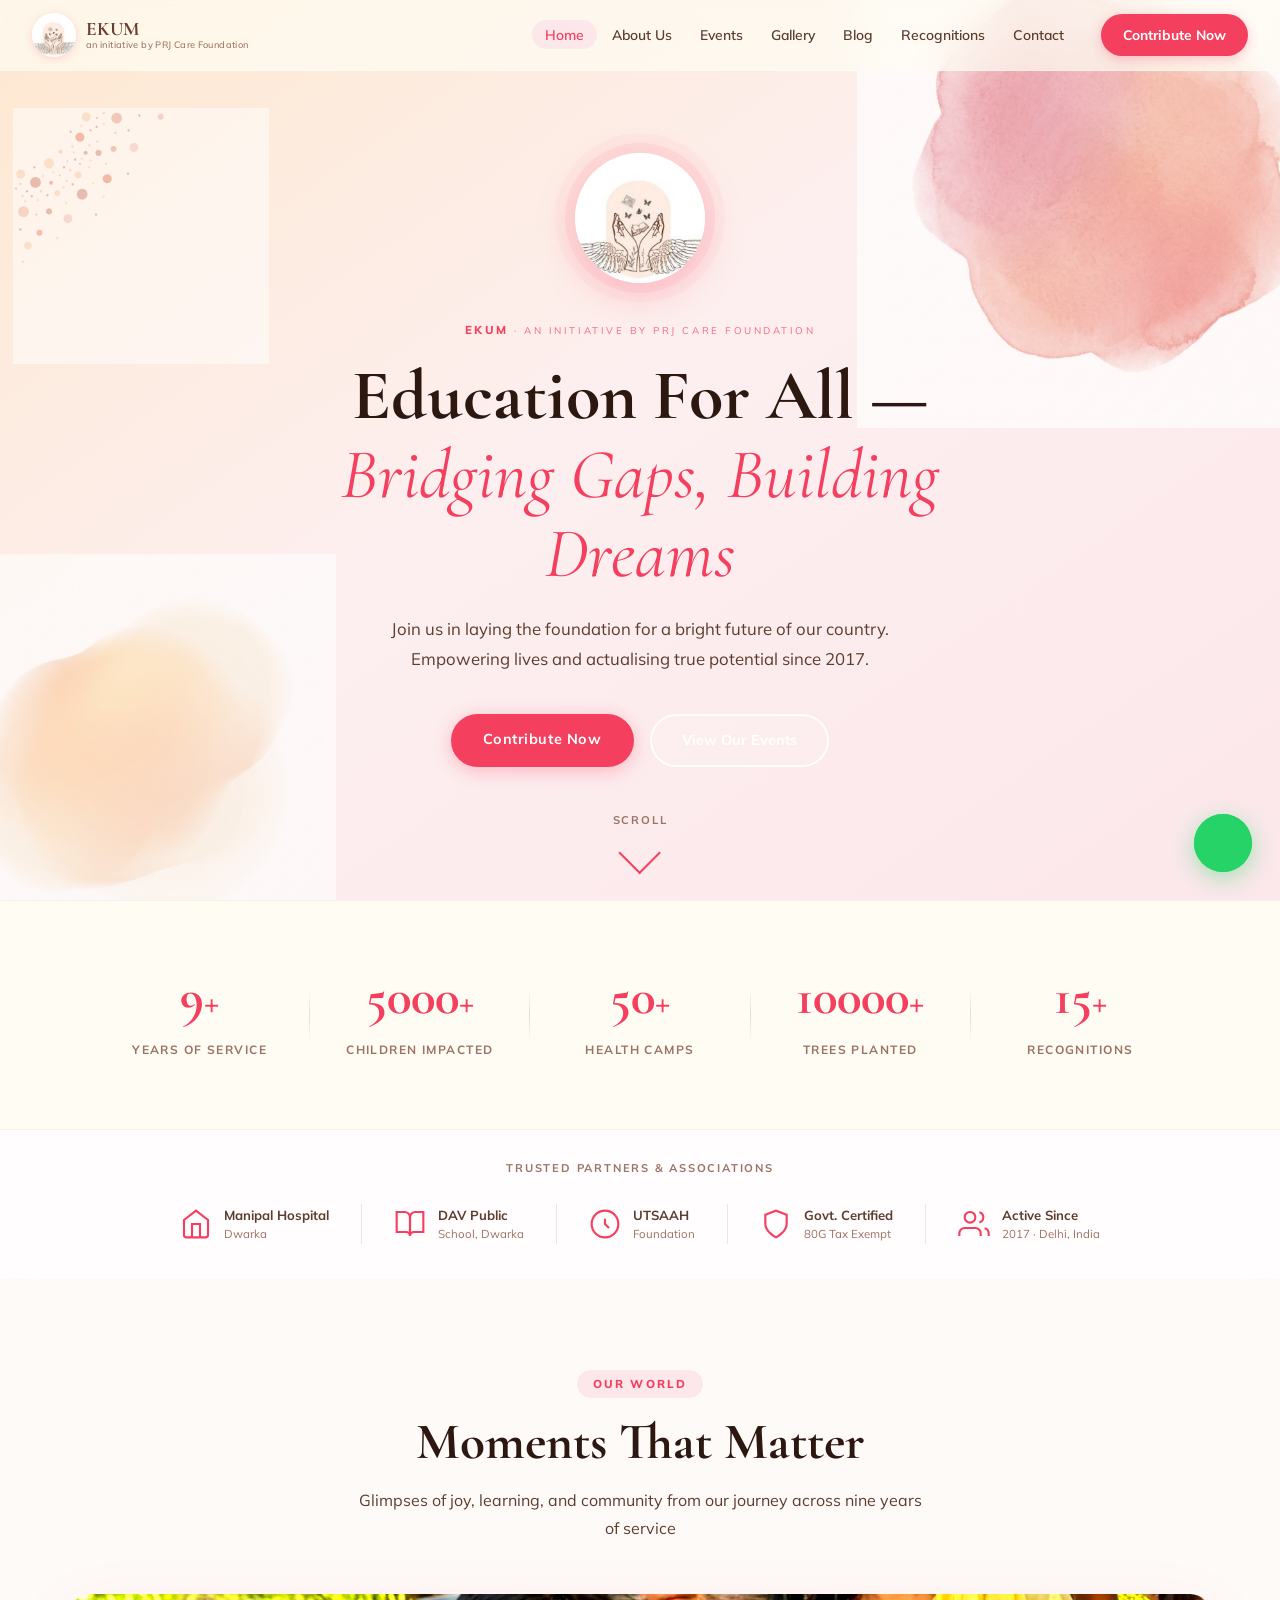
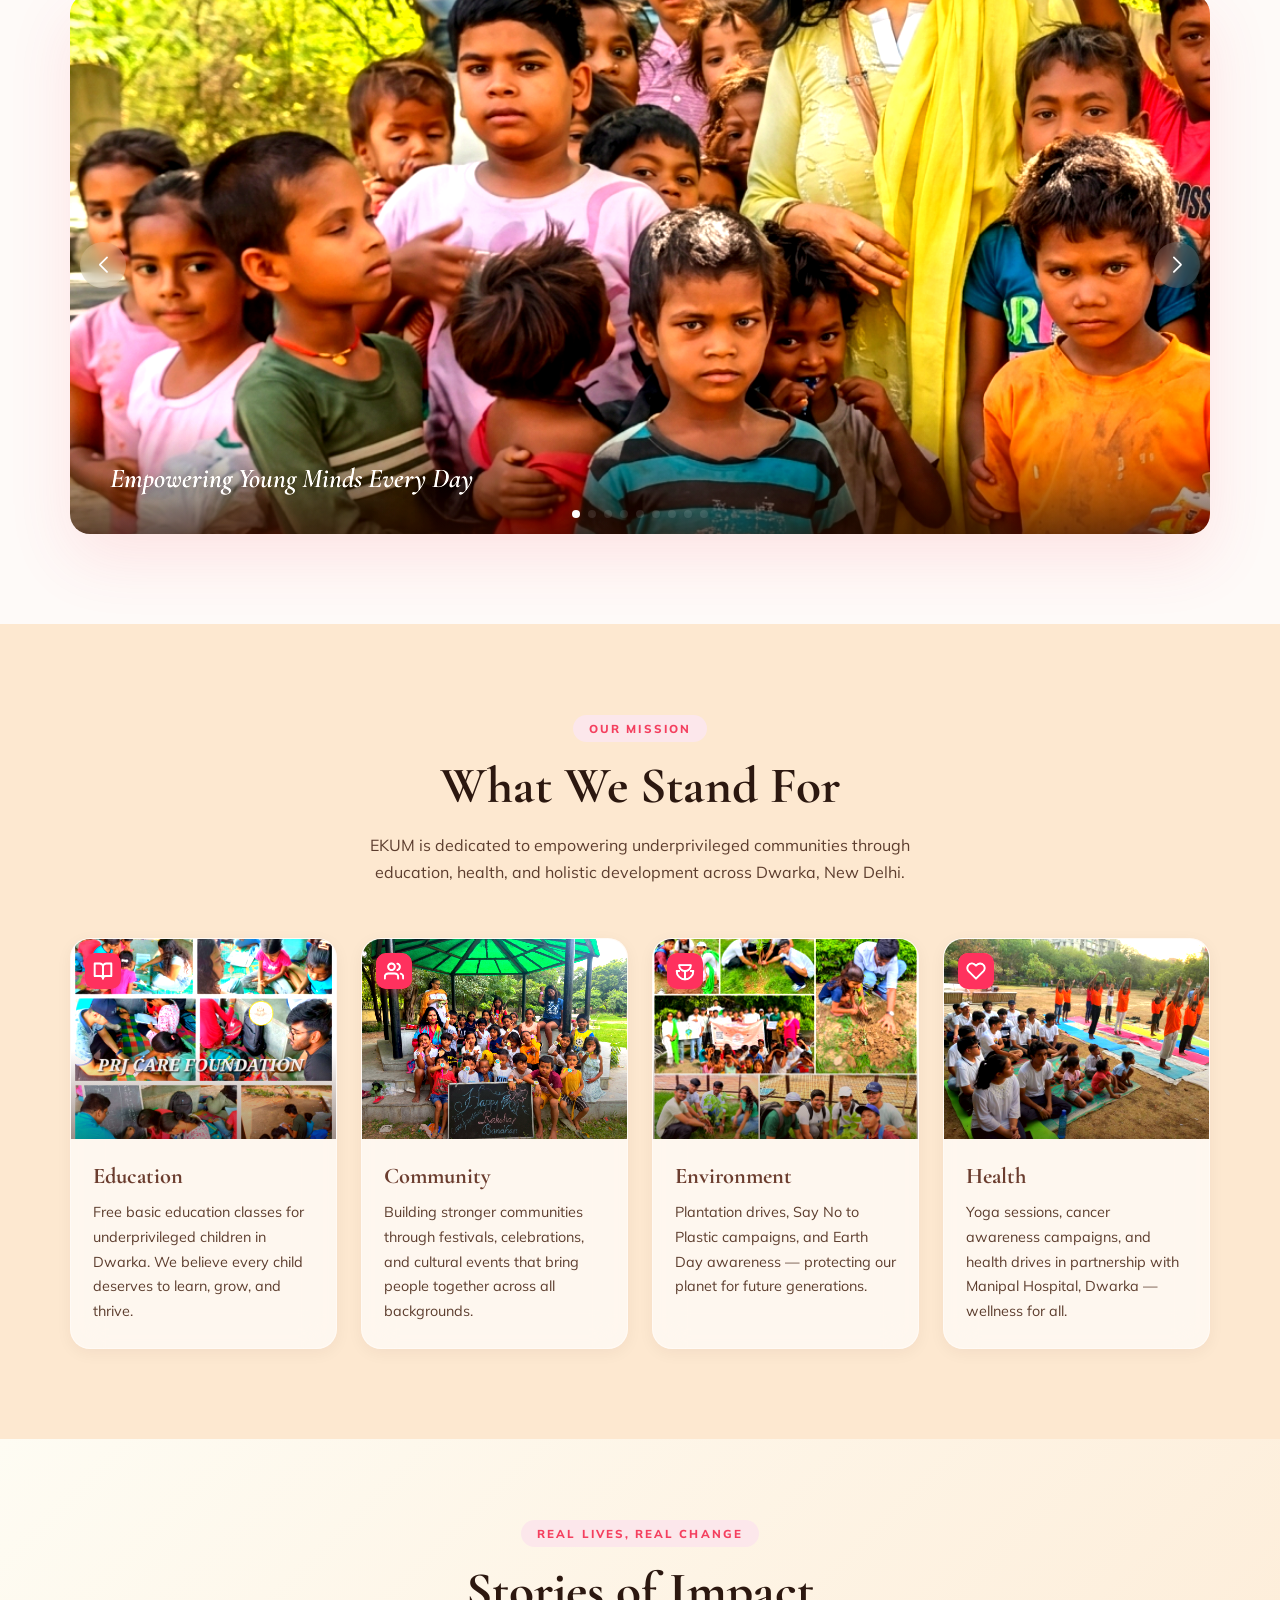
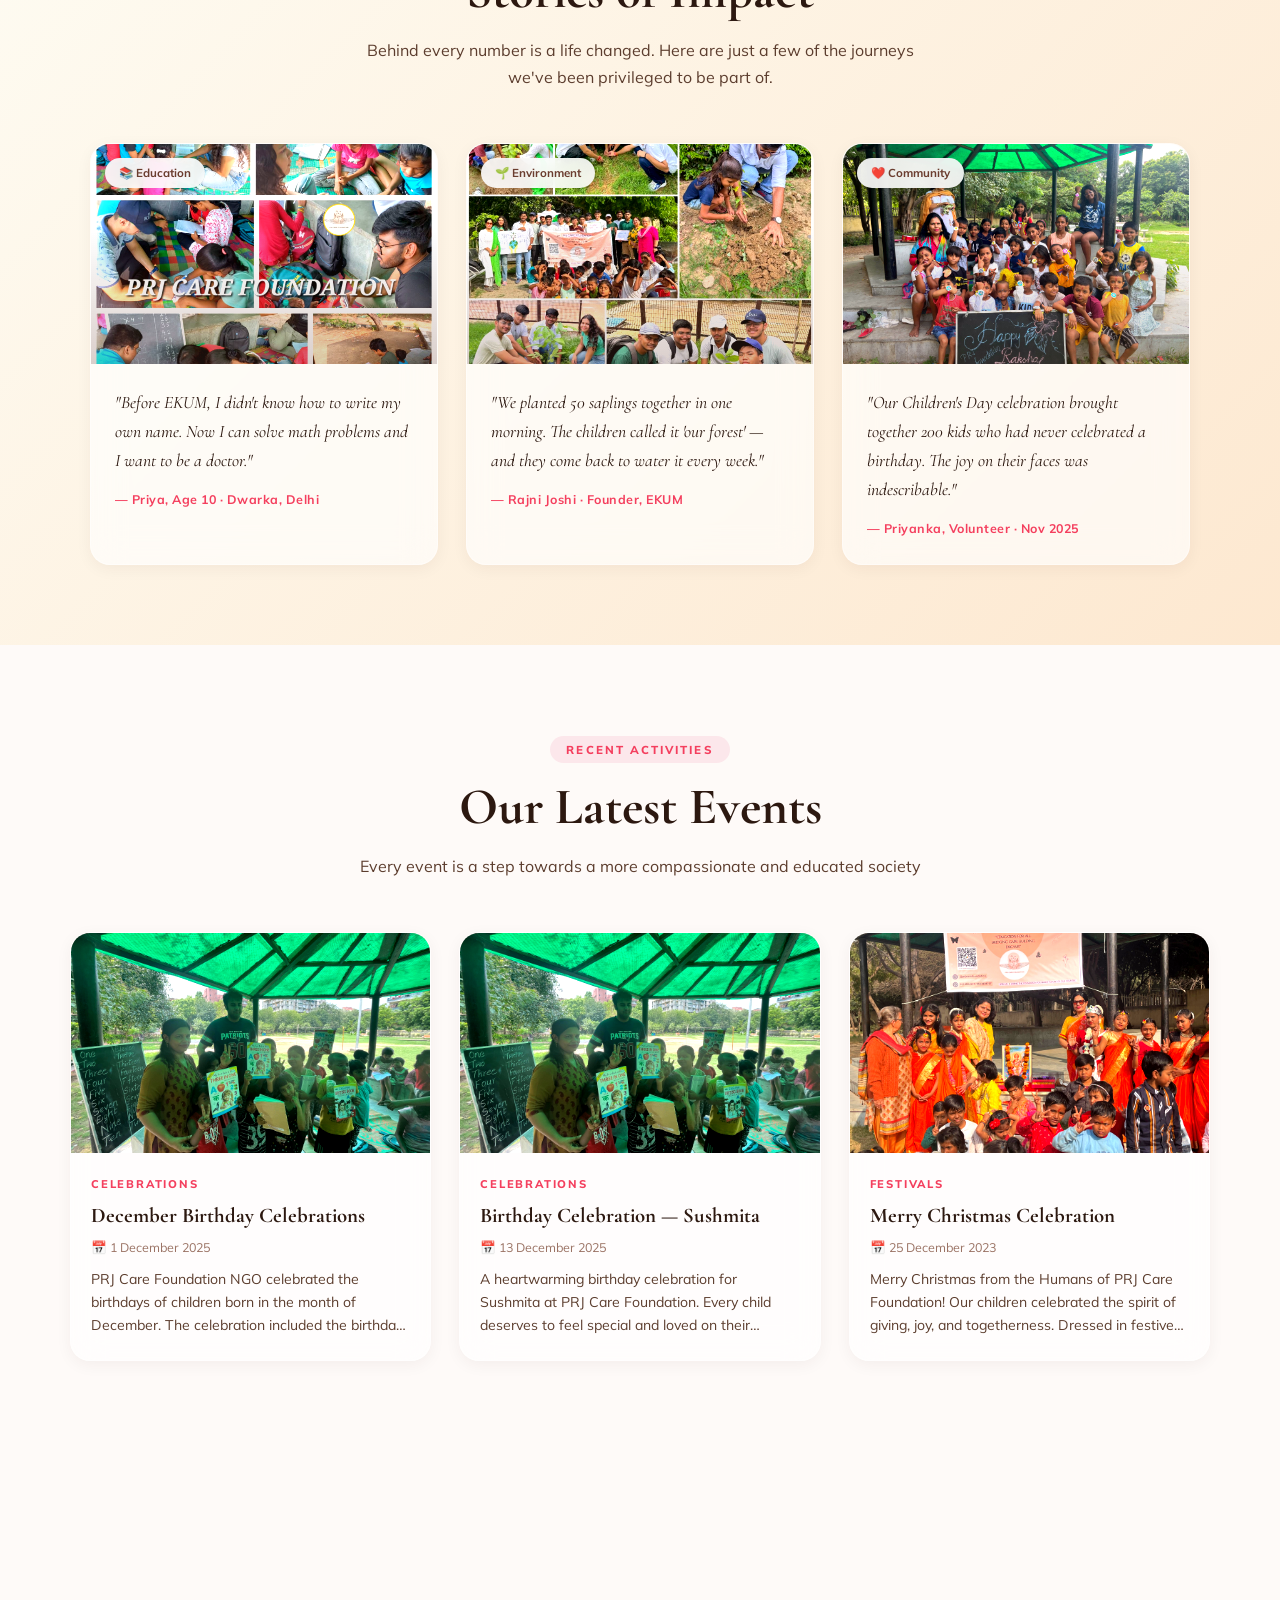
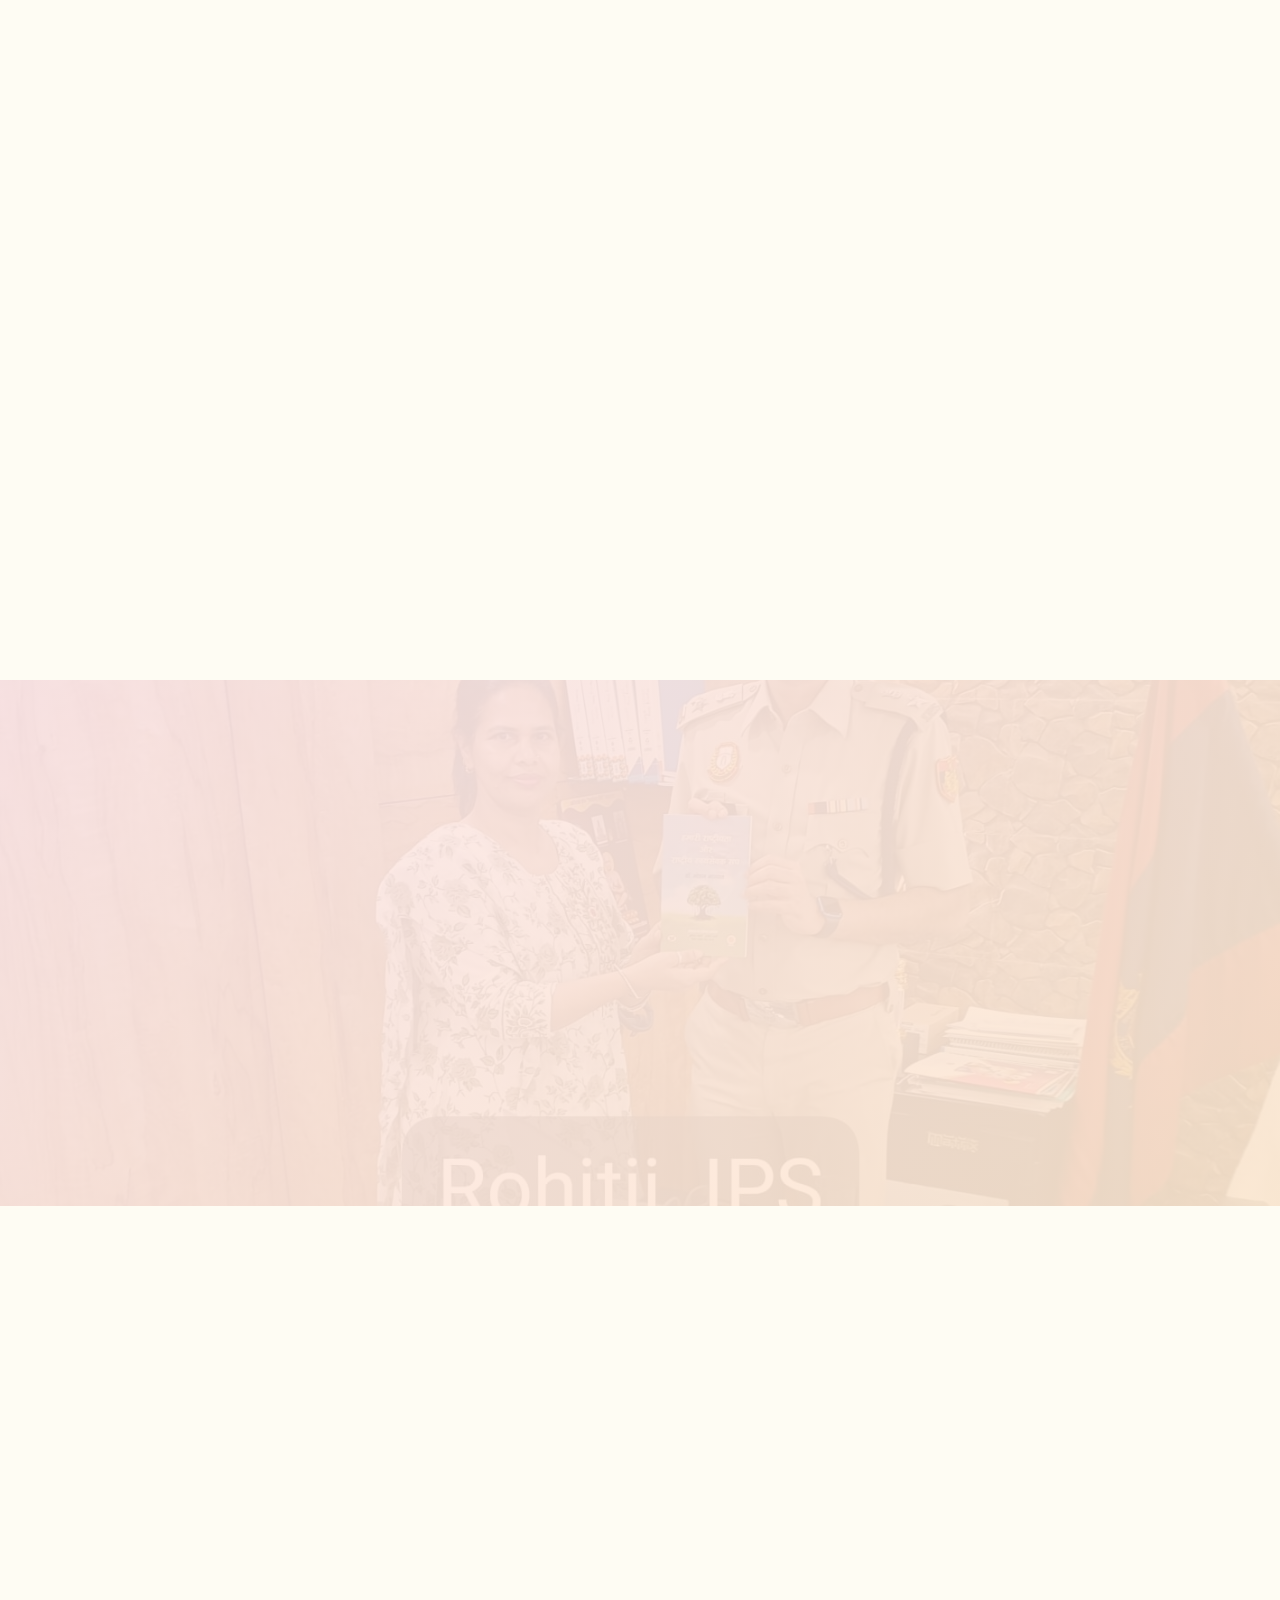
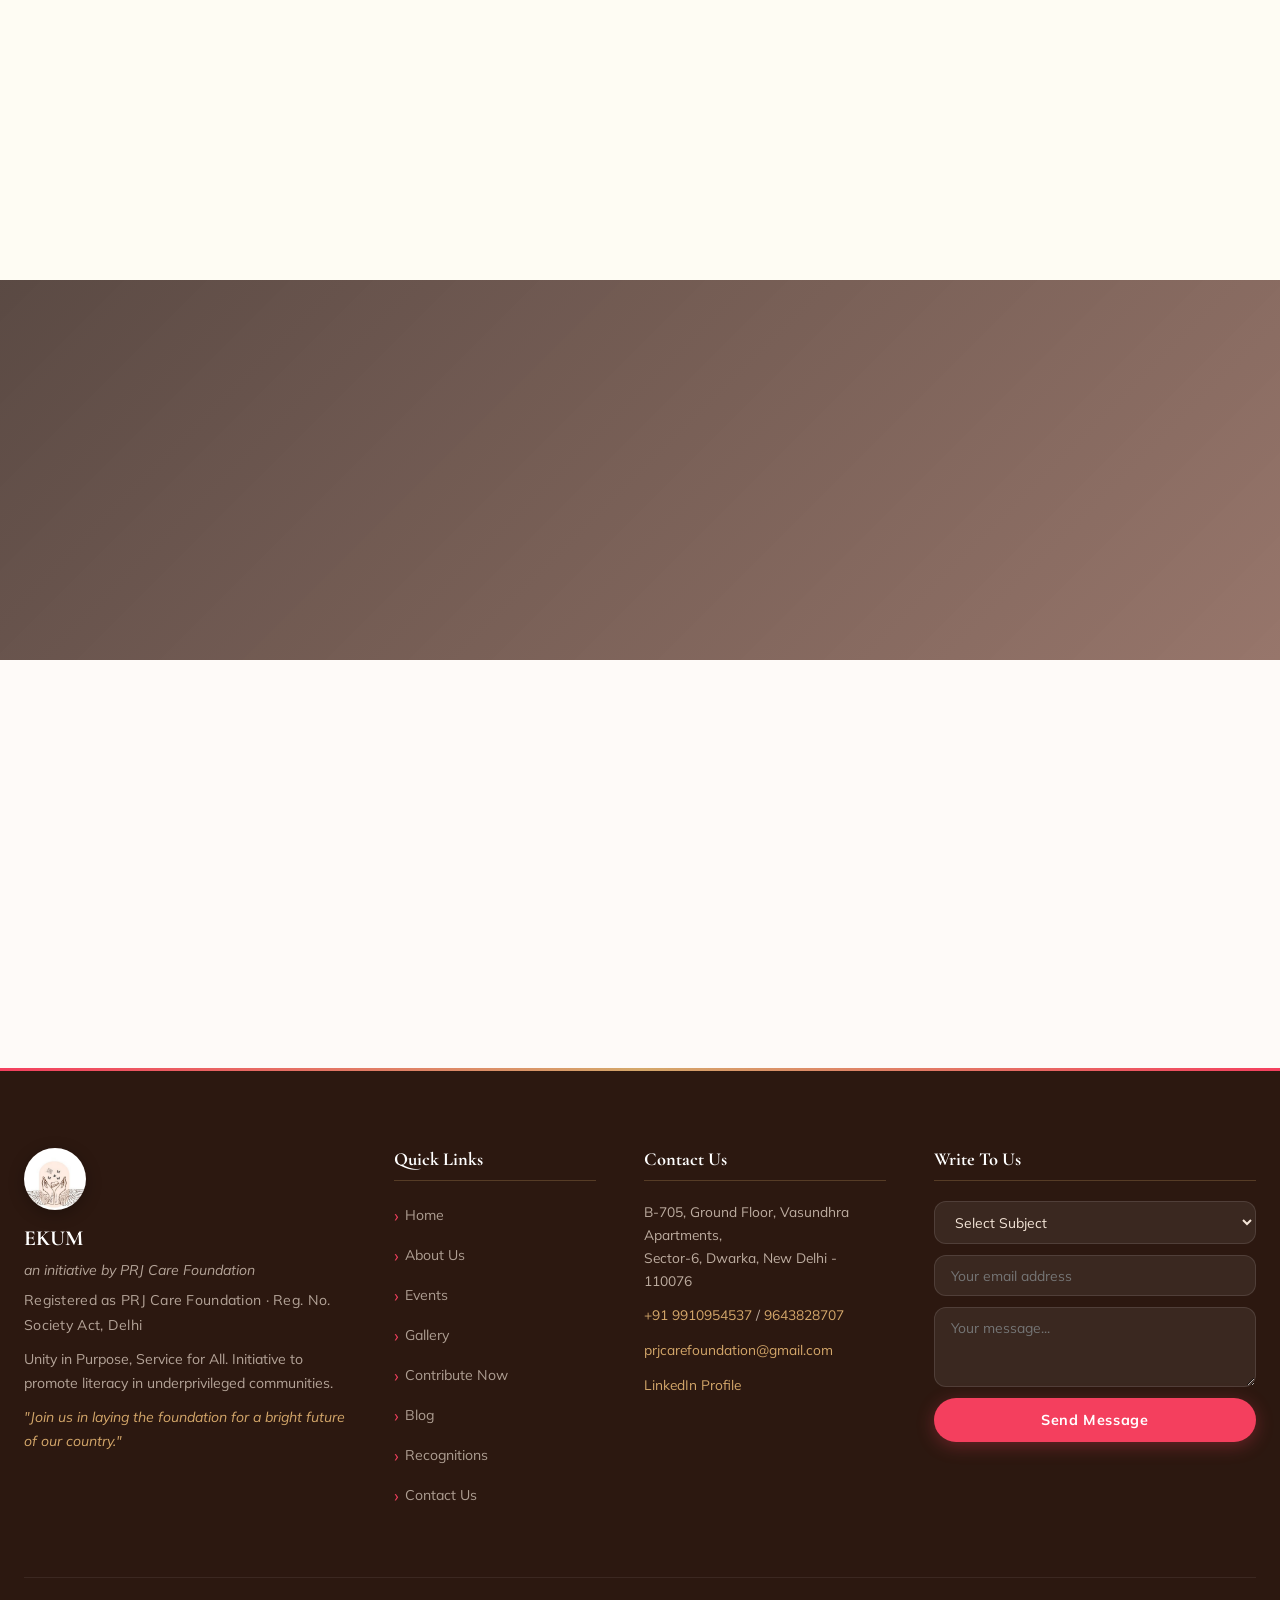
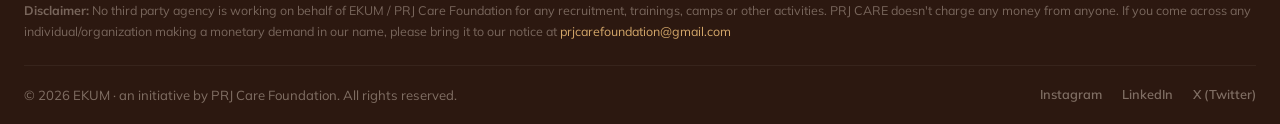
==== commit 0b634c58: "🔧 EKUM branding fixes - Fixed all spacing bugs: word-EKUM → word EKUM (10 files) - Reverted Instagra" ====
--- a/index.html
+++ b/index.html
@@ -498,9 +498,9 @@
     <h2 class="section-title">Stay Connected</h2>
   </div>
   <div class="social-links" data-aos="fade-up" data-aos-delay="80">
-    <a href="https://www.instagram.com/ekumfoundation/" target="_blank" class="social-card instagram">
+    <a href="https://www.instagram.com/prjcarefoundation/" target="_blank" class="social-card instagram">
       <svg viewBox="0 0 24 24" fill="currentColor" width="30" height="30"><path d="M12 2.163c3.204 0 3.584.012 4.85.07 3.252.148 4.771 1.691 4.919 4.919.058 1.265.069 1.645.069 4.849 0 3.205-.012 3.584-.069 4.849-.149 3.225-1.664 4.771-4.919 4.919-1.266.058-1.644.07-4.85.07-3.204 0-3.584-.012-4.849-.07-3.26-.149-4.771-1.699-4.919-4.92-.058-1.265-.07-1.644-.07-4.849 0-3.204.013-3.583.07-4.849.149-3.227 1.664-4.771 4.919-4.919 1.266-.057 1.645-.069 4.849-.069zM12 0C8.741 0 8.333.014 7.053.072 2.695.272.273 2.69.073 7.052.014 8.333 0 8.741 0 12c0 3.259.014 3.668.072 4.948.2 4.358 2.618 6.78 6.98 6.98C8.333 23.986 8.741 24 12 24c3.259 0 3.668-.014 4.948-.072 4.354-.2 6.782-2.618 6.979-6.98.059-1.28.073-1.689.073-4.948 0-3.259-.014-3.667-.072-4.947-.196-4.354-2.617-6.78-6.979-6.98C15.668.014 15.259 0 12 0zm0 5.838a6.162 6.162 0 100 12.324 6.162 6.162 0 000-12.324zM12 16a4 4 0 110-8 4 4 0 010 8zm6.406-11.845a1.44 1.44 0 100 2.881 1.44 1.44 0 000-2.881z"/></svg>
-      <span>@ekumfoundation</span>
+      <span>@prjcarefoundation</span>
     </a>
     <a href="https://www.linkedin.com/company/prj-care-foundation/" target="_blank" class="social-card linkedin">
       <svg viewBox="0 0 24 24" fill="currentColor" width="30" height="30"><path d="M20.447 20.452h-3.554v-5.569c0-1.328-.027-3.037-1.852-3.037-1.853 0-2.136 1.445-2.136 2.939v5.667H9.351V9h3.414v1.561h.046c.477-.9 1.637-1.85 3.37-1.85 3.601 0 4.267 2.37 4.267 5.455v6.286zM5.337 7.433a2.062 2.062 0 01-2.063-2.065 2.064 2.064 0 112.063 2.065zm1.782 13.019H3.555V9h3.564v11.452zM22.225 0H1.771C.792 0 0 .774 0 1.729v20.542C0 23.227.792 24 1.771 24h20.451C23.2 24 24 23.227 24 22.271V1.729C24 .774 23.2 0 22.222 0h.003z"/></svg>
@@ -520,6 +520,7 @@
       <img src="images/logo/ngoLogo.jpg" alt="EKUM Foundation" class="footer-logo" />
       <h3>EKUM</h3>
       <p class="footer-parent-brand">an initiative by PRJ Care Foundation</p>
+      <p class="footer-reg-note">Registered as PRJ Care Foundation · Reg. No. Society Act, Delhi</p>
       <p>Unity in Purpose, Service for All. Initiative to promote literacy in underprivileged communities.</p>
       <p class="footer-tagline"><em>"Join us in laying the foundation for a bright future of our country."</em></p>
     </div>
@@ -561,12 +562,12 @@
     </div>
   </div>
   <div class="footer-disclaimer">
-    <p><strong>Disclaimer:</strong> No third party agency is working on behalf of PRJ CARE for any recruitment, trainings, camps or other activities. PRJ CARE doesn't charge any money from anyone. If you come across any individual/organization making a monetary demand in our name, please bring it to our notice at <a href="mailto:prjcarefoundation@gmail.com">prjcarefoundation@gmail.com</a></p>
+    <p><strong>Disclaimer:</strong> No third party agency is working on behalf of EKUM / PRJ Care Foundation for any recruitment, trainings, camps or other activities. PRJ CARE doesn't charge any money from anyone. If you come across any individual/organization making a monetary demand in our name, please bring it to our notice at <a href="mailto:prjcarefoundation@gmail.com">prjcarefoundation@gmail.com</a></p>
   </div>
   <div class="footer-bottom">
     <p>© 2026 EKUM · an initiative by PRJ Care Foundation. All rights reserved.</p>
     <div class="footer-social-mini">
-      <a href="https://www.instagram.com/ekumfoundation/" target="_blank">Instagram</a>
+      <a href="https://www.instagram.com/prjcarefoundation/" target="_blank">Instagram</a>
       <a href="https://www.linkedin.com/company/prj-care-foundation/" target="_blank">LinkedIn</a>
       <a href="https://x.com/Prjcare14" target="_blank">X (Twitter)</a>
     </div>
--- a/css/main.css
+++ b/css/main.css
@@ -1174,3 +1174,10 @@
   margin-bottom: 10px;
   margin-top: -6px;
 }
+.footer-reg-note {
+  font-size: 0.70rem;
+  color: rgba(245,230,216,.42);
+  margin-top: -4px;
+  margin-bottom: 12px;
+  letter-spacing: 0.02em;
+}
